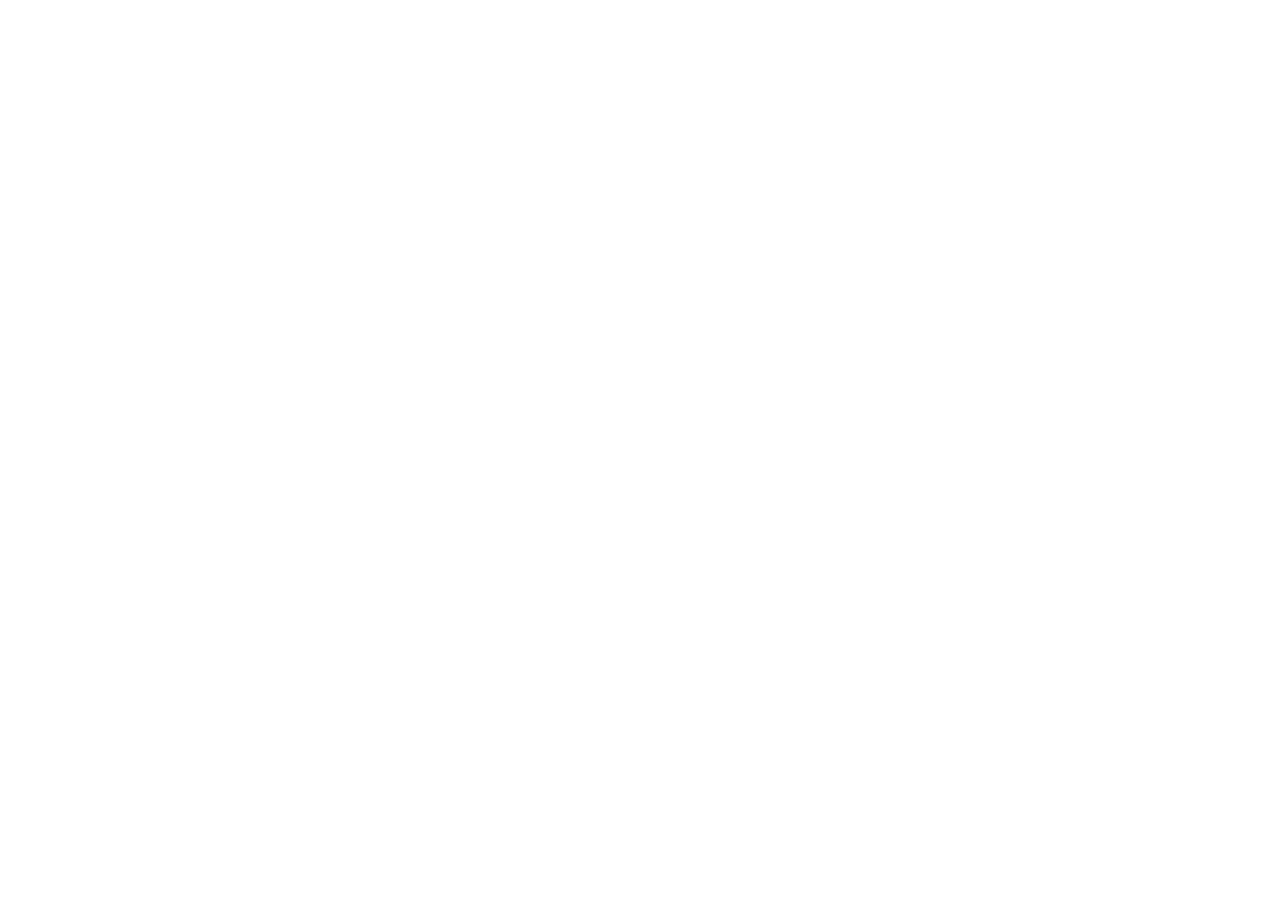
==== index.html @ ffbcc240 "cap nhat he thong" ====
<!doctype html>
<html lang="vi">

<head>
    <meta charset="utf-8">

    <meta
        name="viewport"
        content="width=device-width, initial-scale=1"
    >

    <title>
        SPORTHUB | Chuyển đến website chính
    </title>

    <meta
        name="description"
        content="SPORTHUB Fitness và Personal Plan đã được tích hợp vào website SPORTHUB chính."
    >

    <!--
        Repo V2 hiện chỉ được dùng để lưu tài nguyên
        như video hướng dẫn bài tập.

        Không cho Google index trang root V2
        để tránh trùng website với V1.
    -->
    <meta
        name="robots"
        content="noindex, follow"
    >

    <!-- Website SPORTHUB chính -->
    <link
        rel="canonical"
        href="https://tranthiquynhnhu0901-hue.github.io/shopthethao/"
    >

    <!--
        Fallback redirect nếu JavaScript bị tắt.
    -->
    <meta
        http-equiv="refresh"
        content="0; url=https://tranthiquynhnhu0901-hue.github.io/shopthethao/"
    >

    <style>
        * {
            box-sizing: border-box;
        }

        html,
        body {
            margin: 0;
            min-height: 100%;
        }

        body {
            min-height: 100vh;

            display: grid;
            place-items: center;

            padding: 24px;

            background: #061016;
            color: #ffffff;

            font-family:
                Arial,
                Helvetica,
                sans-serif;
        }

        .redirect-card {
            width: min(
                620px,
                100%
            );

            padding: 34px;

            border: 1px solid
                rgba(
                    255,
                    255,
                    255,
                    .12
                );

            border-radius: 18px;

            background: #0d1b22;

            text-align: center;

            box-shadow:
                0 24px 70px
                rgba(
                    0,
                    0,
                    0,
                    .28
                );
        }

        .logo {
            margin-bottom: 20px;

            font-size: 34px;
            line-height: 1;

            font-weight: 900;
            letter-spacing: -.04em;
        }

        .logo span {
            color: #c8ff00;
        }

        h1 {
            margin: 0 0 12px;

            font-size:
                clamp(
                    26px,
                    5vw,
                    40px
                );

            line-height: 1.15;
        }

        p {
            margin: 0;

            color: #c7d0d5;

            font-size: 15px;
            line-height: 1.75;
        }

        a {
            display: inline-flex;

            align-items: center;
            justify-content: center;

            margin-top: 24px;

            min-height: 48px;

            padding:
                12px
                20px;

            border-radius: 10px;

            background: #c8ff00;
            color: #061016;

            font-weight: 900;
            text-decoration: none;
        }

        a:hover {
            background: #d8ff4a;
        }
    </style>

    <script>
        (() => {

            "use strict";

            const MAIN_SITE =
                "https://tranthiquynhnhu0901-hue.github.io/shopthethao/";


            /*
                replace() giúp URL V2 không nằm lại
                trong lịch sử Back của trình duyệt.
            */
            window.location.replace(
                MAIN_SITE
            );

        })();
    </script>
</head>


<body>

    <main class="redirect-card">

        <div
            class="logo"
            aria-label="SPORTHUB"
        >
            SPORT<span>HUB</span>
        </div>

        <h1>
            Đang chuyển đến SPORTHUB
        </h1>

        <p>
            Fitness Check và Kế hoạch cá nhân
            hiện được sử dụng trên website
            SPORTHUB chính.
        </p>

        <p>
            Nếu trình duyệt không tự chuyển trang,
            hãy sử dụng nút bên dưới.
        </p>

        <a
            href="https://tranthiquynhnhu0901-hue.github.io/shopthethao/"
        >
            MỞ SPORTHUB
        </a>

    </main>

</body>

</html>
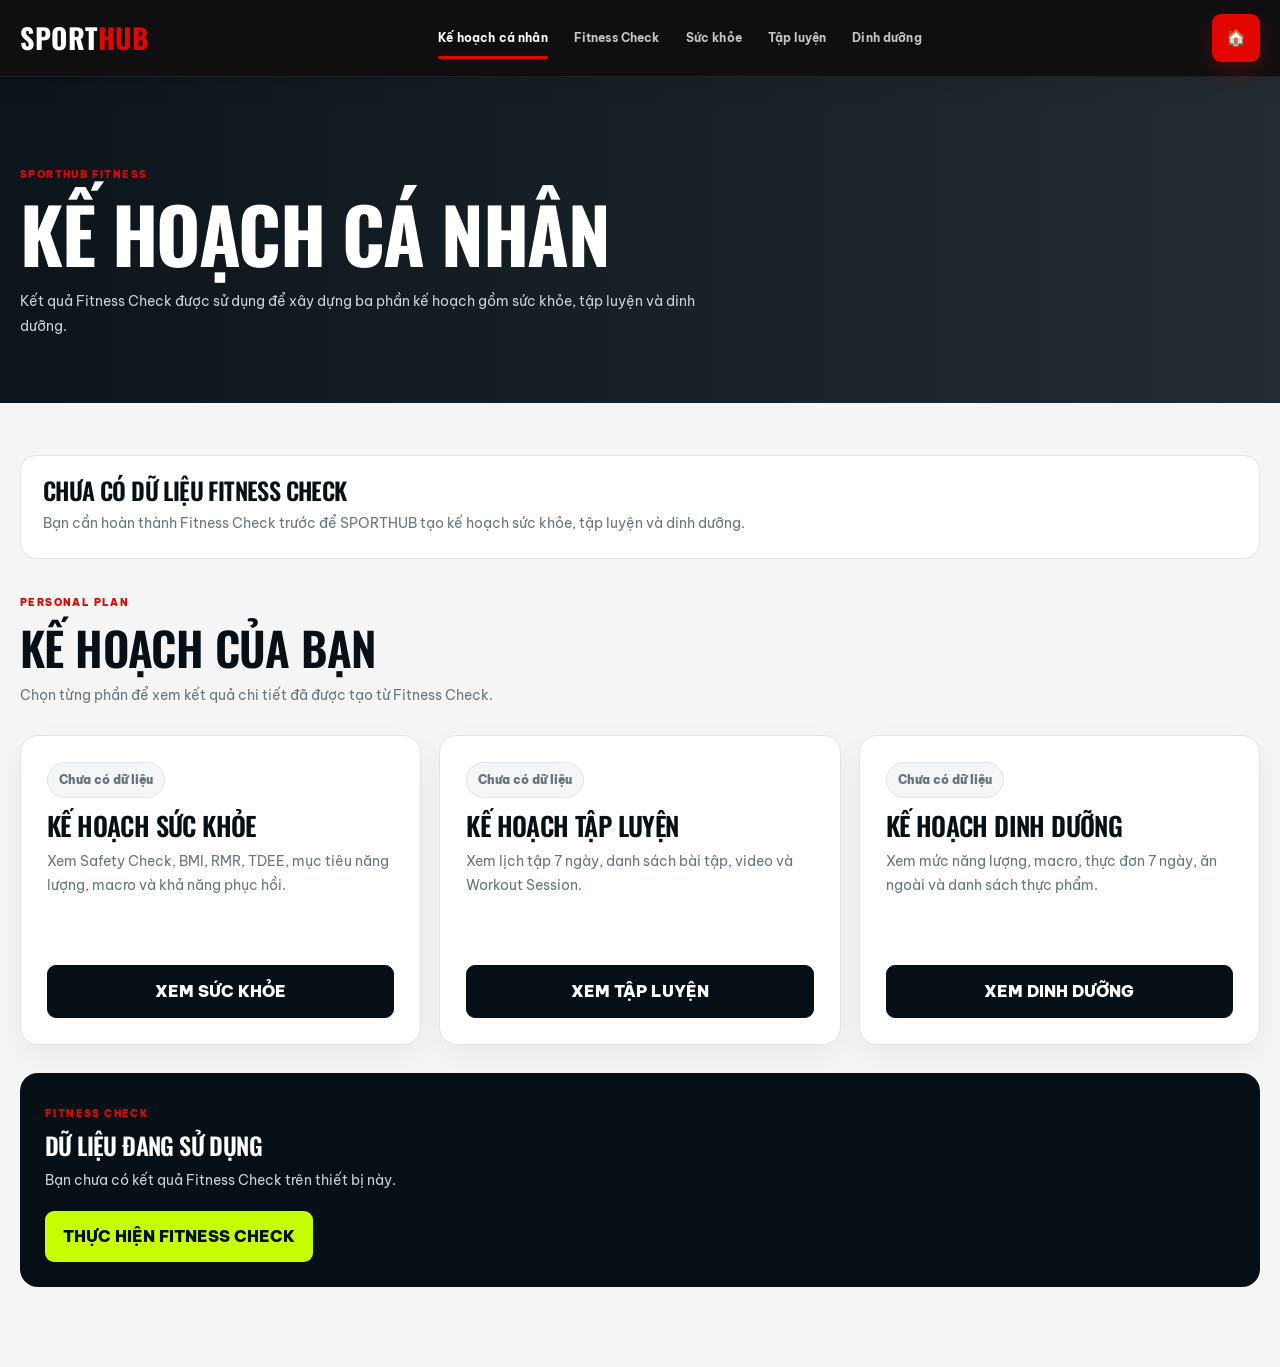
==== commit a4dc5fd8: "ok tiếp nhe" ====
--- a/index.html
+++ b/index.html
@@ -10,220 +10,955 @@
     >
 
     <title>
-        SPORTHUB | Chuyển đến website chính
+        Kế hoạch cá nhân | SPORTHUB
     </title>
 
     <meta
         name="description"
-        content="SPORTHUB Fitness và Personal Plan đã được tích hợp vào website SPORTHUB chính."
-    >
-
-    <!--
-        Repo V2 hiện chỉ được dùng để lưu tài nguyên
-        như video hướng dẫn bài tập.
-
-        Không cho Google index trang root V2
-        để tránh trùng website với V1.
-    -->
+        content="Xem kế hoạch sức khỏe, tập luyện và dinh dưỡng được tạo từ Fitness Check SPORTHUB."
+    >
+
     <meta
         name="robots"
-        content="noindex, follow"
-    >
-
-    <!-- Website SPORTHUB chính -->
+        content="index, follow"
+    >
+
     <link
         rel="canonical"
-        href="https://tranthiquynhnhu0901-hue.github.io/shopthethao/"
-    >
-
-    <!--
-        Fallback redirect nếu JavaScript bị tắt.
-    -->
+        href="https://tranthiquynhnhu0901-hue.github.io/shop-the-thao-v2/"
+    >
+
     <meta
-        http-equiv="refresh"
-        content="0; url=https://tranthiquynhnhu0901-hue.github.io/shopthethao/"
+        property="og:type"
+        content="website"
+    >
+
+    <meta
+        property="og:locale"
+        content="vi_VN"
+    >
+
+    <meta
+        property="og:site_name"
+        content="SPORTHUB"
+    >
+
+    <meta
+        property="og:title"
+        content="Kế hoạch cá nhân | SPORTHUB"
+    >
+
+    <meta
+        property="og:description"
+        content="Theo dõi kế hoạch sức khỏe, tập luyện và dinh dưỡng từ Fitness Check SPORTHUB."
+    >
+
+    <meta
+        property="og:url"
+        content="https://tranthiquynhnhu0901-hue.github.io/shop-the-thao-v2/"
+    >
+
+    <link
+        rel="stylesheet"
+        href="css/style.css?v=6.9"
+    >
+
+    <link
+        rel="stylesheet"
+        href="css/personal-plan.css?v=1.2"
     >
 
     <style>
-        * {
-            box-sizing: border-box;
-        }
-
-        html,
-        body {
+        .v2-home {
+            min-height: 100vh;
+            background: #f4f6f7;
+        }
+
+        .v2-home-hero {
+            padding: 82px 0 64px;
+
+            background:
+                linear-gradient(
+                    90deg,
+                    rgba(6,16,22,.98),
+                    rgba(6,16,22,.88)
+                );
+
+            color: #fff;
+        }
+
+        .v2-home-hero-inner {
+            max-width: 850px;
+        }
+
+        .v2-home-hero .eyebrow {
+            color: #c8ff00;
+        }
+
+        .v2-home-hero h1 {
+            margin: 10px 0 18px;
+
+            color: #fff;
+
+            font-size:
+                clamp(
+                    42px,
+                    7vw,
+                    76px
+                );
+
+            line-height: 1;
+
+            font-weight: 900;
+        }
+
+        .v2-home-hero p {
+            max-width: 720px;
+
+            color: #cbd3d7;
+
+            line-height: 1.8;
+        }
+
+        .v2-home-main {
+            padding: 52px 0 80px;
+        }
+
+        .v2-home-heading {
+            max-width: 800px;
+            margin-bottom: 28px;
+        }
+
+        .v2-home-heading h2 {
+            margin: 8px 0 10px;
+
+            color: #061016;
+
+            font-size:
+                clamp(
+                    30px,
+                    4vw,
+                    46px
+                );
+
+            line-height: 1.1;
+        }
+
+        .v2-home-heading p {
             margin: 0;
-            min-height: 100%;
-        }
-
-        body {
-            min-height: 100vh;
-
+
+            color: #68767d;
+
+            line-height: 1.75;
+        }
+
+        .v2-plan-grid {
             display: grid;
-            place-items: center;
-
-            padding: 24px;
-
-            background: #061016;
-            color: #ffffff;
-
-            font-family:
-                Arial,
-                Helvetica,
-                sans-serif;
-        }
-
-        .redirect-card {
-            width: min(
-                620px,
-                100%
-            );
-
-            padding: 34px;
-
-            border: 1px solid
-                rgba(
-                    255,
-                    255,
-                    255,
-                    .12
-                );
+
+            grid-template-columns:
+                repeat(
+                    3,
+                    minmax(0,1fr)
+                );
+
+            gap: 18px;
+        }
+
+        .v2-plan-card {
+            display: flex;
+            flex-direction: column;
+
+            min-height: 310px;
+
+            padding: 26px;
+
+            border:
+                1px solid
+                #dfe5e8;
 
             border-radius: 18px;
 
-            background: #0d1b22;
-
-            text-align: center;
+            background: #fff;
 
             box-shadow:
-                0 24px 70px
+                0 12px 34px
                 rgba(
                     0,
                     0,
                     0,
-                    .28
-                );
-        }
-
-        .logo {
-            margin-bottom: 20px;
-
-            font-size: 34px;
-            line-height: 1;
-
+                    .045
+                );
+        }
+
+        .v2-plan-status {
+            align-self: flex-start;
+
+            display: inline-flex;
+
+            padding:
+                7px
+                11px;
+
+            border:
+                1px solid
+                #dfe5e8;
+
+            border-radius: 999px;
+
+            background: #f4f6f7;
+
+            color: #68767d;
+
+            font-size: 12px;
             font-weight: 900;
-            letter-spacing: -.04em;
-        }
-
-        .logo span {
-            color: #c8ff00;
-        }
-
-        h1 {
-            margin: 0 0 12px;
-
-            font-size:
-                clamp(
-                    26px,
-                    5vw,
-                    40px
-                );
-
-            line-height: 1.15;
-        }
-
-        p {
-            margin: 0;
-
-            color: #c7d0d5;
-
-            font-size: 15px;
-            line-height: 1.75;
-        }
-
-        a {
+        }
+
+        .v2-plan-status.ready {
+            border-color:
+                rgba(
+                    151,
+                    197,
+                    0,
+                    .45
+                );
+
+            background:
+                rgba(
+                    200,
+                    255,
+                    0,
+                    .15
+                );
+
+            color: #587100;
+        }
+
+        .v2-plan-status.caution {
+            border-color:
+                rgba(
+                    245,
+                    158,
+                    11,
+                    .45
+                );
+
+            background:
+                rgba(
+                    245,
+                    158,
+                    11,
+                    .10
+                );
+
+            color: #9a6200;
+        }
+
+        .v2-plan-card h2 {
+            margin: 14px 0 10px;
+
+            color: #061016;
+
+            font-size: 26px;
+        }
+
+        .v2-plan-card p {
+            margin: 0 0 22px;
+
+            color: #68767d;
+
+            line-height: 1.7;
+        }
+
+        .v2-plan-card a {
             display: inline-flex;
 
             align-items: center;
             justify-content: center;
 
-            margin-top: 24px;
+            margin-top: auto;
 
             min-height: 48px;
 
             padding:
                 12px
-                20px;
-
-            border-radius: 10px;
+                17px;
+
+            border:
+                1px solid
+                #061016;
+
+            border-radius: 9px;
+
+            background: #061016;
+            color: #fff;
+
+            font-weight: 900;
+            text-decoration: none;
+        }
+
+        .v2-plan-card a:hover {
+            border-color: #c8ff00;
 
             background: #c8ff00;
             color: #061016;
+        }
+
+        .v2-check-box {
+            margin-top: 28px;
+
+            padding: 25px;
+
+            border-radius: 18px;
+
+            background: #061016;
+            color: #fff;
+        }
+
+        .v2-check-box .eyebrow {
+            color: #c8ff00;
+        }
+
+        .v2-check-box h2 {
+            margin: 8px 0 10px;
+
+            color: #fff;
+        }
+
+        .v2-check-box p {
+            margin: 0;
+
+            color: #cbd3d7;
+
+            line-height: 1.7;
+        }
+
+        .v2-check-box a {
+            display: inline-flex;
+
+            margin-top: 18px;
+
+            padding:
+                12px
+                18px;
+
+            border-radius: 9px;
+
+            background: #c8ff00;
+            color: #061016;
 
             font-weight: 900;
             text-decoration: none;
         }
 
-        a:hover {
-            background: #d8ff4a;
+        .v2-no-data {
+            display: none;
+
+            margin-bottom: 28px;
+
+            padding: 22px;
+
+            border:
+                1px solid
+                #dfe5e8;
+
+            border-radius: 16px;
+
+            background: #fff;
+        }
+
+        .v2-no-data.active {
+            display: block;
+        }
+
+        .v2-no-data h2 {
+            margin: 0 0 8px;
+
+            color: #061016;
+        }
+
+        .v2-no-data p {
+            margin: 0;
+
+            color: #68767d;
+
+            line-height: 1.7;
+        }
+
+        @media (max-width: 900px) {
+
+            .v2-plan-grid {
+                grid-template-columns: 1fr;
+            }
+
         }
     </style>
-
-    <script>
-        (() => {
-
-            "use strict";
-
-            const MAIN_SITE =
-                "https://tranthiquynhnhu0901-hue.github.io/shopthethao/";
-
-
-            /*
-                replace() giúp URL V2 không nằm lại
-                trong lịch sử Back của trình duyệt.
-            */
-            window.location.replace(
-                MAIN_SITE
-            );
-
-        })();
-    </script>
 </head>
 
 
-<body>
-
-    <main class="redirect-card">
-
-        <div
+<body class="v2-home">
+
+<header class="header">
+
+    <div class="container nav">
+
+        <a
             class="logo"
-            aria-label="SPORTHUB"
+            href="./"
+            aria-label="SPORTHUB Fitness"
         >
             SPORT<span>HUB</span>
+        </a>
+
+
+        <nav aria-label="Điều hướng Fitness">
+
+            <a
+                class="active"
+                href="./"
+            >
+                Kế hoạch cá nhân
+            </a>
+
+            <a href="health-check.html">
+                Fitness Check
+            </a>
+
+            <a href="ke-hoach-suc-khoe.html">
+                Sức khỏe
+            </a>
+
+            <a href="ke-hoach-tap-luyen.html">
+                Tập luyện
+            </a>
+
+            <a href="ke-hoach-dinh-duong.html">
+                Dinh dưỡng
+            </a>
+
+        </nav>
+
+
+        <a
+            class="cart-link"
+            href="/shopthethao/"
+            aria-label="Website SPORTHUB chính"
+        >
+            🏠
+        </a>
+
+    </div>
+
+</header>
+
+
+<section class="v2-home-hero">
+
+    <div class="container">
+
+        <div class="v2-home-hero-inner">
+
+            <span class="eyebrow">
+                SPORTHUB FITNESS
+            </span>
+
+            <h1>
+                KẾ HOẠCH CÁ NHÂN
+            </h1>
+
+            <p>
+                Kết quả Fitness Check được sử dụng để xây dựng
+                ba phần kế hoạch gồm sức khỏe, tập luyện
+                và dinh dưỡng.
+            </p>
+
         </div>
 
-        <h1>
-            Đang chuyển đến SPORTHUB
-        </h1>
-
-        <p>
-            Fitness Check và Kế hoạch cá nhân
-            hiện được sử dụng trên website
-            SPORTHUB chính.
-        </p>
-
-        <p>
-            Nếu trình duyệt không tự chuyển trang,
-            hãy sử dụng nút bên dưới.
-        </p>
-
-        <a
-            href="https://tranthiquynhnhu0901-hue.github.io/shopthethao/"
+    </div>
+
+</section>
+
+
+<main class="v2-home-main">
+
+    <div class="container">
+
+
+        <div
+            id="noFitnessData"
+            class="v2-no-data"
         >
-            MỞ SPORTHUB
-        </a>
-
-    </main>
+
+            <h2>
+                Chưa có dữ liệu Fitness Check
+            </h2>
+
+            <p>
+                Bạn cần hoàn thành Fitness Check trước
+                để SPORTHUB tạo kế hoạch sức khỏe,
+                tập luyện và dinh dưỡng.
+            </p>
+
+        </div>
+
+
+        <section class="v2-home-heading">
+
+            <span class="eyebrow">
+                PERSONAL PLAN
+            </span>
+
+            <h2>
+                Kế hoạch của bạn
+            </h2>
+
+            <p>
+                Chọn từng phần để xem kết quả chi tiết
+                đã được tạo từ Fitness Check.
+            </p>
+
+        </section>
+
+
+        <div class="v2-plan-grid">
+
+
+            <article class="v2-plan-card">
+
+                <span
+                    id="healthStatus"
+                    class="v2-plan-status"
+                >
+                    Đang kiểm tra
+                </span>
+
+                <h2>
+                    Kế hoạch sức khỏe
+                </h2>
+
+                <p>
+                    Xem Safety Check, BMI, RMR,
+                    TDEE, mục tiêu năng lượng,
+                    macro và khả năng phục hồi.
+                </p>
+
+                <a href="ke-hoach-suc-khoe.html">
+                    XEM SỨC KHỎE
+                </a>
+
+            </article>
+
+
+            <article class="v2-plan-card">
+
+                <span
+                    id="workoutStatus"
+                    class="v2-plan-status"
+                >
+                    Đang kiểm tra
+                </span>
+
+                <h2>
+                    Kế hoạch tập luyện
+                </h2>
+
+                <p>
+                    Xem lịch tập 7 ngày,
+                    danh sách bài tập,
+                    video và Workout Session.
+                </p>
+
+                <a href="ke-hoach-tap-luyen.html">
+                    XEM TẬP LUYỆN
+                </a>
+
+            </article>
+
+
+            <article class="v2-plan-card">
+
+                <span
+                    id="nutritionStatus"
+                    class="v2-plan-status"
+                >
+                    Đang kiểm tra
+                </span>
+
+                <h2>
+                    Kế hoạch dinh dưỡng
+                </h2>
+
+                <p>
+                    Xem mức năng lượng,
+                    macro, thực đơn 7 ngày,
+                    ăn ngoài và danh sách thực phẩm.
+                </p>
+
+                <a href="ke-hoach-dinh-duong.html">
+                    XEM DINH DƯỠNG
+                </a>
+
+            </article>
+
+
+        </div>
+
+
+        <section class="v2-check-box">
+
+            <span class="eyebrow">
+                FITNESS CHECK
+            </span>
+
+            <h2>
+                Dữ liệu đang sử dụng
+            </h2>
+
+            <p id="fitnessInfo">
+                Đang đọc dữ liệu Fitness Check...
+            </p>
+
+            <a
+                id="fitnessCheckLink"
+                href="health-check.html"
+            >
+                MỞ FITNESS CHECK
+            </a>
+
+        </section>
+
+
+    </div>
+
+</main>
+
+
+<script src="js/main.js?v=6.9"></script>
+
+<script src="js/personal-plan.js?v=1.0"></script>
+
+
+<script>
+(() => {
+
+    "use strict";
+
+
+    const api =
+        window.SportHubPersonalPlan;
+
+
+    if (!api) {
+
+        console.warn(
+            "SportHubPersonalPlan chưa được tải."
+        );
+
+        return;
+
+    }
+
+
+    function setStatus(
+        id,
+        text,
+        state
+    ) {
+
+        const element =
+            document.getElementById(
+                id
+            );
+
+
+        if (!element) {
+            return;
+        }
+
+
+        element.textContent =
+            text;
+
+
+        element.className =
+            "v2-plan-status";
+
+
+        if (state) {
+
+            element
+                .classList
+                .add(
+                    state
+                );
+
+        }
+
+    }
+
+
+    function render() {
+
+        const status =
+            api.getStatus();
+
+
+        const profile =
+            api.getProfile();
+
+
+        const noData =
+            document.getElementById(
+                "noFitnessData"
+            );
+
+
+        const info =
+            document.getElementById(
+                "fitnessInfo"
+            );
+
+
+        const checkLink =
+            document.getElementById(
+                "fitnessCheckLink"
+            );
+
+
+        if (
+            !status.hasProfile &&
+            !status.hasHealth &&
+            !status.hasWorkout &&
+            !status.hasNutrition
+        ) {
+
+            noData
+                ?.classList
+                .add(
+                    "active"
+                );
+
+        }
+
+        else {
+
+            noData
+                ?.classList
+                .remove(
+                    "active"
+                );
+
+        }
+
+
+        if (
+            status.healthSuccess
+        ) {
+
+            setStatus(
+                "healthStatus",
+                "Đã sẵn sàng",
+                "ready"
+            );
+
+        }
+
+        else if (
+            status.hasHealth
+        ) {
+
+            setStatus(
+                "healthStatus",
+                "Cần kiểm tra",
+                "caution"
+            );
+
+        }
+
+        else {
+
+            setStatus(
+                "healthStatus",
+                "Chưa có dữ liệu",
+                ""
+            );
+
+        }
+
+
+        if (
+            status.safetyBlocked ||
+            status.workoutBlocked
+        ) {
+
+            setStatus(
+                "workoutStatus",
+                "Đang giới hạn",
+                "caution"
+            );
+
+        }
+
+        else if (
+            status.workoutSuccess
+        ) {
+
+            setStatus(
+                "workoutStatus",
+                "Đã sẵn sàng",
+                "ready"
+            );
+
+        }
+
+        else if (
+            status.hasWorkout
+        ) {
+
+            setStatus(
+                "workoutStatus",
+                "Có dữ liệu",
+                "caution"
+            );
+
+        }
+
+        else {
+
+            setStatus(
+                "workoutStatus",
+                "Chưa có dữ liệu",
+                ""
+            );
+
+        }
+
+
+        if (
+            status.safetyBlocked ||
+            status.nutritionBlocked
+        ) {
+
+            setStatus(
+                "nutritionStatus",
+                "Đang giới hạn",
+                "caution"
+            );
+
+        }
+
+        else if (
+            status.nutritionSuccess
+        ) {
+
+            setStatus(
+                "nutritionStatus",
+                "Đã sẵn sàng",
+                "ready"
+            );
+
+        }
+
+        else if (
+            status.hasNutrition
+        ) {
+
+            setStatus(
+                "nutritionStatus",
+                "Có dữ liệu",
+                "caution"
+            );
+
+        }
+
+        else {
+
+            setStatus(
+                "nutritionStatus",
+                "Chưa có dữ liệu",
+                ""
+            );
+
+        }
+
+
+        if (
+            profile &&
+            profile.createdAt
+        ) {
+
+            const date =
+                new Date(
+                    profile.createdAt
+                );
+
+
+            if (
+                !Number.isNaN(
+                    date.getTime()
+                )
+            ) {
+
+                info.textContent =
+                    "Fitness Check gần nhất: "
+                    +
+                    new Intl.DateTimeFormat(
+                        "vi-VN",
+                        {
+                            dateStyle:
+                                "medium"
+                        }
+                    )
+                    .format(
+                        date
+                    )
+                    +
+                    ".";
+
+            }
+
+            else {
+
+                info.textContent =
+                    "SPORTHUB đang sử dụng dữ liệu Fitness Check đã lưu.";
+
+            }
+
+
+            checkLink.textContent =
+                "KIỂM TRA LẠI";
+
+        }
+
+        else {
+
+            info.textContent =
+                "Bạn chưa có kết quả Fitness Check trên thiết bị này.";
+
+
+            checkLink.textContent =
+                "THỰC HIỆN FITNESS CHECK";
+
+        }
+
+    }
+
+
+    render();
+
+
+    window.addEventListener(
+        "sporthub:personal-plan-update",
+        render
+    );
+
+
+    window.addEventListener(
+        "storage",
+        render
+    );
+
+})();
+</script>
 
 </body>
-
 </html>
--- a/css/style.css
+++ b/css/style.css
@@ -0,0 +1,9150 @@
+@import url('https://fonts.googleapis.com/css2?family=Be+Vietnam+Pro:wght@400;500;600;700;800;900&family=Oswald:wght@500;600;700&display=swap');
+*{box-sizing:border-box;margin:0;padding:0} :root{--lime:#c8ff00;--lime2:#97c500;--ink:#061016;--ink2:#0d1b22;--paper:#f4f6f7;--white:#fff;--muted:#68767d;--line:#dfe5e8;--red:#ef4444;--amber:#f59e0b} html{scroll-behavior:smooth} body{font-family:Inter,Arial,Helvetica,sans-serif;background:var(--paper);color:#10161a;line-height:1.55} a{text-decoration:none;color:inherit} img{max-width:100%;display:block} button,input,select,textarea{font:inherit} button{cursor:pointer}.container{width:min(1380px,calc(100% - 40px));margin:auto}.header{position:sticky;top:0;z-index:1000;background:rgba(6,16,22,.96);backdrop-filter:blur(14px);border-bottom:1px solid rgba(255,255,255,.06)}.nav{min-height:74px;display:flex;align-items:center;justify-content:space-between;gap:28px}.logo{font-size:27px;font-weight:950;color:#fff;letter-spacing:-1.5px}.logo span{color:var(--lime)}nav{display:flex;gap:26px;align-items:center}nav a{color:#bdc8cd;font-size:14px}nav a:hover,nav a.active{color:var(--lime)}.cart-link{background:var(--lime);padding:10px 14px;border-radius:9px;font-weight:850}.cart-count{display:inline-grid;place-items:center;width:23px;height:23px;background:var(--ink);color:#fff;border-radius:50%;font-size:12px}.hero{min-height:680px;background:radial-gradient(circle at 78% 30%,rgba(200,255,0,.18),transparent 23%),linear-gradient(120deg,#061016 0%,#0e2027 58%,#07141a 100%);color:#fff;display:flex;align-items:center;overflow:hidden;position:relative}.hero:after{content:'';position:absolute;right:-120px;top:80px;width:620px;height:620px;border:55px solid rgba(200,255,0,.08);border-radius:50%}.hero-content{padding:90px 0;position:relative;z-index:1}.eyebrow,.hero-label{font-size:12px;font-weight:900;letter-spacing:1.6px;color:var(--lime2)}.hero-label{display:inline-block;color:var(--lime);padding:9px 14px;border:1px solid rgba(200,255,0,.32);border-radius:99px;background:rgba(200,255,0,.07)}.hero h1{font-size:clamp(58px,8vw,110px);line-height:.91;letter-spacing:-5px;max-width:850px;margin:24px 0}.hero h1 span{color:var(--lime)}.hero p{max-width:690px;color:#bdc8cd;font-size:18px;line-height:1.8}.hero-actions{display:flex;gap:12px;margin-top:30px}.btn-primary,.btn-secondary,.btn-dark{display:inline-flex;align-items:center;justify-content:center;border-radius:9px;padding:14px 22px;font-weight:900;border:0}.btn-primary{background:var(--lime);color:var(--ink)}.btn-primary:hover{background:#d6ff42}.btn-secondary{color:#fff;border:1px solid rgba(255,255,255,.28)}.btn-dark{background:var(--ink);color:#fff}.section{padding:80px 0}.section-heading{display:flex;align-items:end;justify-content:space-between;gap:20px;margin-bottom:30px}.section-heading h2{font-size:38px;line-height:1.1;margin:6px 0}.section-heading p{color:var(--muted)}.advantage-grid{display:grid;grid-template-columns:repeat(4,1fr);background:#fff;border:1px solid var(--line);border-radius:16px;margin-top:-34px;position:relative;z-index:2;overflow:hidden}.advantage{padding:24px;display:flex;gap:13px;border-right:1px solid var(--line)}.advantage:last-child{border-right:0}.advantage-icon{width:44px;height:44px;display:grid;place-items:center;background:var(--lime);border-radius:10px;font-weight:900}.advantage span{display:block;color:var(--muted);font-size:12px;margin-top:4px}.product-grid,.blog-grid{display:grid;grid-template-columns:repeat(4,1fr);gap:20px}.product-card,.blog-card{background:#fff;border:1px solid var(--line);border-radius:16px;overflow:hidden;transition:.25s}.product-card:hover,.blog-card:hover{transform:translateY(-6px);box-shadow:0 18px 45px rgba(0,0,0,.08)}.product-image{height:260px;position:relative;background:#0b1920;overflow:hidden}.product-image img,.blog-card img{width:100%;height:100%;object-fit:cover}.product-badge{position:absolute;left:14px;top:14px;background:var(--lime);padding:6px 9px;border-radius:6px;font-size:11px;font-weight:900}.product-info,.blog-content{padding:19px}.product-category,.blog-category{font-size:11px;font-weight:900;color:#668600;text-transform:uppercase}.product-info h3,.blog-content h3,.blog-content h2{font-size:18px;line-height:1.4;margin:8px 0}.product-info p,.blog-content p{color:var(--muted);font-size:13px;line-height:1.65}.rating{color:var(--amber);font-size:13px;margin:8px 0}.rating span{color:#87939a}.price{display:flex;align-items:center;gap:9px;margin:15px 0}.price strong{font-size:20px;color:var(--red)}.price del{font-size:13px;color:#9ba4a9}.product-btn,.read-more{display:block;text-align:center;background:var(--ink);color:#fff;padding:11px;border-radius:8px;font-size:13px;font-weight:800}.read-more{display:inline-block;padding:10px 14px}.product-btn:hover,.read-more:hover{background:var(--lime);color:var(--ink)}.page-hero{padding:95px 0;background:linear-gradient(135deg,#061016,#10252d);color:#fff}.page-hero h1{font-size:58px;margin:8px 0}.page-hero p{color:#afbdc3;max-width:700px}.toolbar{display:grid;grid-template-columns:2fr 1fr 1fr;gap:12px;margin-bottom:26px}.toolbar input,.toolbar select,.field input,.field select,.field textarea,.detail-info select{width:100%;padding:13px 14px;border:1px solid var(--line);border-radius:9px;background:#fff;outline:none}.detail-layout{display:grid;grid-template-columns:1.1fr .9fr;gap:50px}.detail-media img{width:100%;height:610px;object-fit:cover;border-radius:20px}.detail-info h1{font-size:44px;line-height:1.08;margin:12px 0}.detail-price{font-size:30px;font-weight:900;color:var(--red);margin:18px 0}.detail-price del{font-size:15px;color:#98a2a7;margin-left:8px}.detail-desc{white-space:pre-line;color:var(--muted);line-height:1.8}.qty{display:flex;align-items:center;gap:12px;margin:16px 0}.qty button{width:38px;height:38px;border:0;border-radius:7px;background:#e7ecee}.policy{margin-top:25px;padding:18px;background:#fff;border:1px solid var(--line);border-radius:11px}.policy div{padding:6px 0}.cart-layout,.checkout-layout{display:grid;grid-template-columns:1.35fr .65fr;gap:30px}.cart-item{display:grid;grid-template-columns:95px 1fr auto auto 36px;align-items:center;gap:16px;background:#fff;border-bottom:1px solid var(--line);padding:18px}.cart-item img{width:95px;height:75px;object-fit:cover;border-radius:9px}.cart-summary,.checkout-summary,.checkout-form{background:#fff;border:1px solid var(--line);border-radius:14px;padding:24px;height:max-content}.summary-row,.summary-total{display:flex;justify-content:space-between;padding:10px 0}.summary-total{border-top:1px solid var(--line);font-size:20px;font-weight:900;margin-top:8px}.form-grid{display:grid;grid-template-columns:1fr 1fr;gap:12px}.field{margin-bottom:14px}.field label{display:block;font-weight:800;font-size:13px;margin-bottom:6px}.payment-option{display:flex;gap:10px;padding:14px;border:1px solid var(--line);border-radius:9px;margin:10px 0}.checkout-item{display:grid;grid-template-columns:58px 1fr;gap:10px;margin-bottom:12px}.checkout-item img{width:58px;height:48px;object-fit:cover;border-radius:7px}.success-modal{position:fixed;inset:0;background:rgba(0,0,0,.65);display:none;align-items:center;justify-content:center;z-index:4000}.success-modal.active{display:flex}.success-card{width:min(520px,calc(100% - 30px));background:#fff;border-radius:20px;padding:38px;text-align:center}.success-icon{width:82px;height:82px;border-radius:50%;display:grid;place-items:center;background:var(--lime);font-size:38px;margin:0 auto 18px}.blog-card img{height:220px;background:#0b1920}.article-header{background:linear-gradient(135deg,#061016,#10252d);color:#fff;padding:90px 20px}.article-heading{max-width:950px;margin:auto}.article-heading h1{font-size:56px;line-height:1.08;margin:15px 0}.article-heading p{font-size:18px;line-height:1.75;color:#b7c3c8}.article-main{max-width:1080px;margin:auto;padding:55px 20px}.article-cover{width:100%;max-height:610px;object-fit:cover;border-radius:20px;margin-bottom:45px}.article-content{max-width:800px;margin:auto}.article-section{margin-bottom:34px}.article-section h2{font-size:28px;line-height:1.25;margin-bottom:12px}.article-section p,.article-section li{font-size:16.5px;line-height:1.9;color:#45545b}.article-section p{margin:10px 0}.article-section ul{padding-left:22px;margin-top:10px}.article-callout{background:#eef6d8;border-left:4px solid var(--lime2);padding:18px;border-radius:8px;margin-top:17px}.article-callout p{margin-bottom:0}.fitness-layout{display:grid;grid-template-columns:1.4fr .6fr;gap:28px}.fitness-card,.fitness-aside{background:#fff;border:1px solid var(--line);border-radius:16px;padding:30px}.fitness-aside{position:sticky;top:96px;height:max-content}.progress-track{height:7px;background:#e5eaec;border-radius:10px;overflow:hidden;margin:10px 0 30px}.progress-bar{height:100%;width:20%;background:var(--lime);transition:.3s}.fitness-step{display:none}.fitness-step.active{display:block}.fitness-step h2{font-size:32px;margin:8px 0}.step-copy{color:var(--muted);margin-bottom:24px}.health-q{padding:16px;background:#f6f8f9;border-radius:10px;margin:10px 0}.health-q p{font-weight:800;margin-bottom:10px}.health-q label{margin-right:20px}.goal-grid{display:grid;grid-template-columns:repeat(2,1fr);gap:12px}.goal-card{border:2px solid var(--line);border-radius:12px;padding:18px;cursor:pointer}.goal-card input{margin-right:8px}.goal-card:has(input:checked){border-color:var(--lime2);background:#f5fadd}.equipment-grid{display:grid;grid-template-columns:repeat(2,1fr);gap:9px}.equipment-grid label{background:#f5f7f8;padding:11px;border-radius:8px}.fitness-controls{display:flex;justify-content:space-between;margin-top:28px}.fitness-result{display:none;background:#061016;color:#fff;padding:80px 0}.fitness-result.active{display:block}.result-grid{display:grid;grid-template-columns:repeat(4,1fr);gap:12px}.result-stat,.workout-day,.guide-card,.safety-box,.bmi-box{background:#102028;border-radius:12px;padding:20px}.result-stat span{display:block;color:#91a0a7;font-size:12px}.result-stat strong{display:block;color:var(--lime);font-size:20px;margin-top:6px}.safety-box{margin:18px 0}.safety-box.safe{background:#183522}.safety-box.caution{background:#493a13}.safety-box.stop{background:#4a1d1d}.workout-grid{display:grid;grid-template-columns:repeat(2,1fr);gap:16px;margin-top:20px}.workout-day{background:#fff;color:#111}.workout-day h3{margin-bottom:12px}.exercise{display:flex;justify-content:space-between;gap:10px;padding:10px 0;border-bottom:1px solid var(--line)}.exercise span{color:var(--muted);font-size:13px}.guide-grid{display:grid;grid-template-columns:repeat(4,1fr);gap:12px;margin-top:20px}.guide-card p{color:#a5b1b6;font-size:13px}.chat-toggle{position:fixed;right:22px;bottom:22px;width:60px;height:60px;border:0;border-radius:50%;background:var(--lime);font-size:25px;z-index:3000}.chatbox{position:fixed;right:22px;bottom:92px;width:370px;max-width:calc(100% - 28px);height:500px;background:#fff;border-radius:16px;box-shadow:0 20px 60px rgba(0,0,0,.25);overflow:hidden;display:none;flex-direction:column;z-index:3000}.chatbox.active{display:flex}.chat-head{padding:16px;background:var(--ink);color:#fff;display:flex;justify-content:space-between}.chat-messages{flex:1;overflow:auto;padding:14px;background:#eef2f3}.msg{max-width:85%;padding:10px 12px;border-radius:11px;margin:8px 0;font-size:14px}.msg.bot{background:#fff}.msg.user{background:var(--lime);margin-left:auto}.chat-input{display:flex;gap:7px;padding:11px}.chat-input input{flex:1;padding:10px;border:1px solid var(--line);border-radius:8px}.chat-input button{width:42px;border:0;border-radius:8px;background:var(--lime)}.toast{position:fixed;left:50%;bottom:-70px;transform:translateX(-50%);background:#061016;color:#fff;padding:12px 18px;border-radius:8px;z-index:6000;transition:.25s}.toast.show{bottom:22px}.empty{text-align:center;padding:55px 20px;grid-column:1/-1}footer{background:#040b0f;color:#fff;padding:55px 0;margin-top:50px}.footer-grid{display:grid;grid-template-columns:2fr 1fr 1fr;gap:35px}.footer-grid a,.footer-grid p{color:#8f9da3;font-size:13px;margin:5px 0;display:block}
+@media(max-width:1050px){.product-grid,.blog-grid{grid-template-columns:repeat(3,1fr)}.advantage-grid{grid-template-columns:repeat(2,1fr)}.fitness-layout{grid-template-columns:1fr}.fitness-aside{position:static}.guide-grid,.result-grid{grid-template-columns:repeat(2,1fr)}}
+@media(max-width:800px){nav{display:none}.product-grid,.blog-grid{grid-template-columns:repeat(2,1fr)}.toolbar,.detail-layout,.cart-layout,.checkout-layout{grid-template-columns:1fr}.detail-media img{height:450px}.footer-grid{grid-template-columns:1fr 1fr}.article-heading h1{font-size:40px}.workout-grid{grid-template-columns:1fr}}
+@media(max-width:560px){.container{width:min(100% - 24px,1380px)}.product-grid,.blog-grid,.advantage-grid,.form-grid,.goal-grid,.equipment-grid,.result-grid,.guide-grid,.footer-grid{grid-template-columns:1fr}.hero h1{font-size:52px;letter-spacing:-3px}.hero-actions{flex-direction:column}.page-hero h1{font-size:42px}.cart-item{grid-template-columns:80px 1fr}.cart-item> :nth-child(n+3){grid-column:2}.article-heading h1{font-size:34px}.fitness-card{padding:20px}}
+/* =========================================================
+   ẢNH BANNER THẬT - SPORTHUB
+========================================================= */
+
+
+/* Banner chính trang chủ */
+.hero {
+    background:
+        linear-gradient(
+            90deg,
+            rgba(5, 14, 18, 0.97) 0%,
+            rgba(5, 14, 18, 0.85) 45%,
+            rgba(5, 14, 18, 0.25) 100%
+        ),
+        url("../images/banners/bn01-hero-home.webp") !important;
+
+    background-size: cover !important;
+    background-position: center !important;
+    background-repeat: no-repeat !important;
+}
+
+
+/* Banner Fitness Check */
+.fitness-hero {
+    background:
+        linear-gradient(
+            90deg,
+            rgba(5, 14, 18, 0.95),
+            rgba(5, 14, 18, 0.60)
+        ),
+        url("../images/banners/bn02-fitness-check.webp") !important;
+
+    background-size: cover !important;
+    background-position: center !important;
+    background-repeat: no-repeat !important;
+}
+
+
+/* Banner quảng cáo */
+.promo {
+    background:
+        linear-gradient(
+            90deg,
+            rgba(7, 16, 21, 0.97) 0%,
+            rgba(7, 16, 21, 0.80) 50%,
+            rgba(7, 16, 21, 0.18) 100%
+        ),
+        url("../images/banners/bn03-promotion.webp") !important;
+
+    background-size: cover !important;
+    background-position: center !important;
+    background-repeat: no-repeat !important;
+}
+/* HIEN RO ANH BANNER */
+
+.hero {
+    background:
+        linear-gradient(
+            90deg,
+            rgba(5, 14, 18, 0.78) 0%,
+            rgba(5, 14, 18, 0.50) 50%,
+            rgba(5, 14, 18, 0.12) 100%
+        ),
+        url("../images/banners/bn01-hero-home.webp") !important;
+
+    background-size: cover !important;
+    background-position: center !important;
+    background-repeat: no-repeat !important;
+}
+
+
+.fitness-hero {
+    background:
+        linear-gradient(
+            90deg,
+            rgba(5, 14, 18, 0.72) 0%,
+            rgba(5, 14, 18, 0.35) 100%
+        ),
+        url("../images/banners/bn02-fitness-check.webp") !important;
+
+    background-size: cover !important;
+    background-position: center !important;
+    background-repeat: no-repeat !important;
+}
+
+
+.promo {
+    background:
+        linear-gradient(
+            90deg,
+            rgba(7, 16, 21, 0.76) 0%,
+            rgba(7, 16, 21, 0.42) 52%,
+            rgba(7, 16, 21, 0.08) 100%
+        ),
+        url("../images/banners/bn03-promotion.webp") !important;
+
+    background-size: cover !important;
+    background-position: center !important;
+    background-repeat: no-repeat !important;
+}
+/* FONT TIENG VIET - SPORTHUB */
+
+body,
+button,
+input,
+select,
+textarea {
+    font-family: "Be Vietnam Pro", Arial, sans-serif !important;
+}
+
+h1,
+h2,
+h3,
+h4,
+.logo,
+.hero h1,
+.page-hero h1,
+.article-heading h1,
+.section-heading h2,
+.product-info h3,
+.blog-content h3 {
+    font-family: "Be Vietnam Pro", Arial, sans-serif !important;
+}
+
+h1,
+.hero h1,
+.page-hero h1,
+.article-heading h1,
+.logo {
+    font-weight: 900;
+}
+
+h2,
+h3,
+.product-info h3,
+.blog-content h3 {
+    font-weight: 800;
+}
+
+nav a {
+    font-weight: 600;
+}
+
+button,
+.btn-primary,
+.btn-secondary,
+.btn-dark,
+.product-btn,
+.read-more {
+    font-weight: 800;
+}
+/* =========================================================
+   SPORTHUB - ABOUT & CONTACT PAGES
+========================================================= */
+
+
+/* =========================================================
+   INFO HERO
+========================================================= */
+
+.info-hero,
+.contact-hero {
+    min-height: 580px;
+    display: flex;
+    align-items: center;
+    color: #fff;
+    background:
+        radial-gradient(
+            circle at 80% 30%,
+            rgba(200,255,0,.15),
+            transparent 25%
+        ),
+        linear-gradient(
+            120deg,
+            #061016,
+            #10252d
+        );
+    overflow: hidden;
+    position: relative;
+}
+
+
+.info-hero::after,
+.contact-hero::after {
+    content: "";
+    position: absolute;
+    width: 600px;
+    height: 600px;
+    right: -220px;
+    top: -100px;
+    border: 70px solid rgba(200,255,0,.07);
+    border-radius: 50%;
+}
+
+
+.info-hero-content,
+.contact-hero-content {
+    max-width: 850px;
+    position: relative;
+    z-index: 2;
+    padding: 90px 0;
+}
+
+
+.info-hero h1,
+.contact-hero h1 {
+    font-size: clamp(55px, 8vw, 96px);
+    line-height: .95;
+    letter-spacing: -4px;
+    margin: 22px 0;
+}
+
+
+.info-hero h1 span,
+.contact-hero h1 span {
+    color: var(--lime);
+}
+
+
+.info-hero p,
+.contact-hero p {
+    color: #c3ced3;
+    max-width: 720px;
+    font-size: 17px;
+    line-height: 1.8;
+}
+
+
+
+/* =========================================================
+   ABOUT
+========================================================= */
+
+.about-split {
+    display: grid;
+    grid-template-columns: .9fr 1.1fr;
+    gap: 70px;
+    align-items: start;
+}
+
+
+.about-split h2 {
+    font-size: 40px;
+    line-height: 1.2;
+    margin-top: 10px;
+}
+
+
+.about-copy p {
+    font-size: 16px;
+    color: var(--muted);
+    line-height: 1.9;
+    margin-bottom: 18px;
+}
+
+
+.info-dark {
+    background: var(--ink);
+    color: #fff;
+}
+
+
+.info-dark .section-heading p {
+    color: #94a4ab;
+}
+
+
+.about-feature-grid {
+    display: grid;
+    grid-template-columns: repeat(4,1fr);
+    gap: 18px;
+}
+
+
+.about-feature-card {
+    border: 1px solid rgba(255,255,255,.1);
+    background: #0d1b22;
+    border-radius: 16px;
+    padding: 25px;
+    transition: .28s;
+}
+
+
+.about-feature-card:hover {
+    transform: translateY(-7px);
+    border-color: rgba(200,255,0,.5);
+}
+
+
+.about-icon {
+    width: 46px;
+    height: 46px;
+    display: grid;
+    place-items: center;
+    background: var(--lime);
+    color: var(--ink);
+    font-weight: 900;
+    border-radius: 10px;
+    margin-bottom: 20px;
+}
+
+
+.about-feature-card h3 {
+    margin-bottom: 10px;
+}
+
+
+.about-feature-card p {
+    color: #9eacb2;
+    font-size: 14px;
+    line-height: 1.8;
+    min-height: 100px;
+}
+
+
+.about-feature-card a {
+    display: inline-block;
+    margin-top: 16px;
+    color: var(--lime);
+    font-weight: 800;
+    font-size: 13px;
+}
+
+
+.principle-grid {
+    display: grid;
+    grid-template-columns: repeat(4,1fr);
+    gap: 18px;
+}
+
+
+.principle-card {
+    background: #fff;
+    border: 1px solid var(--line);
+    border-radius: 15px;
+    padding: 25px;
+}
+
+
+.principle-card strong {
+    color: var(--lime2);
+    font-size: 30px;
+}
+
+
+.principle-card h3 {
+    margin: 10px 0;
+}
+
+
+.principle-card p {
+    color: var(--muted);
+    line-height: 1.75;
+    font-size: 14px;
+}
+
+
+.about-audience {
+    background: #edf1f2;
+}
+
+
+.audience-grid {
+    display: grid;
+    grid-template-columns: repeat(3,1fr);
+    gap: 12px;
+}
+
+
+.audience-item {
+    background: #fff;
+    border: 1px solid var(--line);
+    border-radius: 12px;
+    padding: 20px;
+    font-weight: 750;
+}
+
+
+.about-cta {
+    background: var(--ink);
+    color: #fff;
+    border-radius: 22px;
+    padding: 55px;
+}
+
+
+.about-cta h2 {
+    font-size: 42px;
+    margin: 10px 0;
+}
+
+
+.about-cta p {
+    color: #aebcc2;
+    max-width: 650px;
+}
+
+
+
+/* =========================================================
+   CONTACT INFORMATION
+========================================================= */
+
+.contact-info-grid {
+    display: grid;
+    grid-template-columns: repeat(4,1fr);
+    gap: 16px;
+}
+
+
+.contact-info-card {
+    background: #fff;
+    border: 1px solid var(--line);
+    border-radius: 15px;
+    padding: 24px;
+    transition: .28s;
+}
+
+
+.contact-info-card:hover {
+    transform: translateY(-7px);
+    box-shadow: 0 20px 45px rgba(0,0,0,.09);
+    border-color: var(--lime2);
+}
+
+
+.contact-icon {
+    width: 50px;
+    height: 50px;
+    display: grid;
+    place-items: center;
+    background: #eff5dc;
+    border-radius: 12px;
+    font-size: 22px;
+    transition: .25s;
+}
+
+
+.contact-info-card:hover .contact-icon {
+    transform: scale(1.08);
+    background: var(--lime);
+}
+
+
+.contact-info-card > span {
+    display: block;
+    color: var(--muted);
+    font-size: 12px;
+    margin-top: 18px;
+}
+
+
+.contact-info-card h3 {
+    font-size: 17px;
+    margin: 5px 0 15px;
+    overflow-wrap: anywhere;
+}
+
+
+.mini-action {
+    color: #5e7e00;
+    font-size: 13px;
+    font-weight: 850;
+}
+
+
+
+/* =========================================================
+   SUPPORT CARDS
+========================================================= */
+
+.contact-support-section {
+    background: #081116;
+    color: #fff;
+}
+
+
+.contact-support-section .section-heading p {
+    color: #94a4ab;
+}
+
+
+.support-card-grid {
+    display: grid;
+    grid-template-columns: repeat(3,1fr);
+    gap: 18px;
+}
+
+
+.support-card {
+    background: #102028;
+    border: 1px solid rgba(255,255,255,.08);
+    padding: 25px;
+    border-radius: 15px;
+    transition: .28s;
+}
+
+
+.support-card:hover {
+    transform: translateY(-6px);
+    border-color: rgba(200,255,0,.5);
+}
+
+
+.support-number {
+    color: var(--lime);
+    font-weight: 900;
+    font-size: 12px;
+    margin-bottom: 20px;
+}
+
+
+.support-card h3 {
+    font-size: 20px;
+}
+
+
+.support-card p {
+    color: #a5b3b9;
+    font-size: 14px;
+    line-height: 1.75;
+    margin: 10px 0 20px;
+}
+
+
+.support-card button {
+    border: 0;
+    background: transparent;
+    color: var(--lime);
+    font-weight: 850;
+    font-size: 12px;
+}
+
+
+
+/* =========================================================
+   BULK
+========================================================= */
+
+.bulk-order {
+    background: #fff;
+    border: 1px solid var(--line);
+    border-radius: 20px;
+    padding: 45px;
+    display: grid;
+    grid-template-columns: 1fr 1fr;
+    gap: 50px;
+}
+
+
+.bulk-order h2 {
+    font-size: 38px;
+    line-height: 1.2;
+    margin: 10px 0 15px;
+}
+
+
+.bulk-order p {
+    color: var(--muted);
+    line-height: 1.8;
+    margin-bottom: 25px;
+}
+
+
+.bulk-requirements {
+    display: grid;
+    grid-template-columns: 1fr 1fr;
+    gap: 10px;
+}
+
+
+.bulk-requirements div {
+    border: 1px solid var(--line);
+    padding: 16px;
+    border-radius: 10px;
+}
+
+
+.bulk-requirements strong {
+    display: block;
+    color: var(--lime2);
+    margin-bottom: 6px;
+}
+
+
+.bulk-requirements span {
+    font-size: 13px;
+    font-weight: 750;
+}
+
+
+
+/* =========================================================
+   FORM
+========================================================= */
+
+.contact-form-section {
+    background: #e9edef;
+}
+
+
+.contact-form-layout {
+    display: grid;
+    grid-template-columns: .7fr 1.3fr;
+    gap: 50px;
+}
+
+
+.contact-form-intro h2 {
+    font-size: 42px;
+    margin: 10px 0;
+}
+
+
+.contact-form-intro > p {
+    color: var(--muted);
+    line-height: 1.8;
+}
+
+
+.contact-side-note {
+    margin-top: 30px;
+    padding: 20px;
+    border-radius: 12px;
+    background: var(--ink);
+    color: #fff;
+}
+
+
+.contact-side-note strong,
+.contact-side-note a {
+    display: block;
+}
+
+
+.contact-side-note a {
+    color: var(--lime);
+    margin-top: 10px;
+    font-size: 13px;
+}
+
+
+.contact-form-card {
+    background: #fff;
+    border: 1px solid var(--line);
+    border-radius: 18px;
+    padding: 30px;
+}
+
+
+.float-field {
+    position: relative;
+    margin-bottom: 20px;
+}
+
+
+.float-field input,
+.float-field textarea {
+    width: 100%;
+    border: 1px solid var(--line);
+    border-radius: 10px;
+    padding: 20px 14px 9px;
+    background: #fff;
+    outline: none;
+    transition: .2s;
+}
+
+
+.float-field textarea {
+    resize: vertical;
+    min-height: 130px;
+}
+
+
+.float-field label {
+    position: absolute;
+    left: 14px;
+    top: 15px;
+    color: #7a878d;
+    pointer-events: none;
+    transition: .18s;
+    background: #fff;
+}
+
+
+.float-field input:focus,
+.float-field textarea:focus {
+    border-color: var(--lime2);
+    box-shadow: 0 0 0 3px rgba(151,197,0,.10);
+}
+
+
+.float-field input:focus + label,
+.float-field input:not(:placeholder-shown) + label,
+.float-field textarea:focus + label,
+.float-field textarea:not(:placeholder-shown) + label {
+    top: 4px;
+    font-size: 10px;
+    color: #668600;
+}
+
+
+.contact-select-field select {
+    margin-top: 4px;
+}
+
+
+.field-error {
+    display: block;
+    color: #d63232;
+    margin-top: 5px;
+    min-height: 17px;
+    font-size: 11px;
+}
+
+
+.input-error {
+    border-color: #ef4444 !important;
+}
+
+
+.input-success {
+    border-color: #4d9c56 !important;
+}
+
+
+.dynamic-fields {
+    display: none;
+    padding: 18px;
+    margin: 12px 0 20px;
+    border: 1px solid var(--line);
+    background: #f7f9fa;
+    border-radius: 12px;
+}
+
+
+.dynamic-fields.active {
+    display: block;
+    animation: dynamicOpen .25s ease;
+}
+
+
+.dynamic-fields h3 {
+    font-size: 16px;
+    margin-bottom: 16px;
+}
+
+
+@keyframes dynamicOpen {
+
+    from {
+        opacity: 0;
+        transform: translateY(-6px);
+    }
+
+    to {
+        opacity: 1;
+        transform: translateY(0);
+    }
+
+}
+
+
+.form-honey {
+    position: absolute !important;
+    left: -9999px !important;
+}
+
+
+.form-privacy {
+    color: var(--muted);
+    font-size: 11px;
+    margin-bottom: 15px;
+}
+
+
+.contact-submit {
+    width: 100%;
+    gap: 10px;
+    transition: .18s;
+}
+
+
+.contact-submit:hover {
+    transform: translateY(-2px);
+}
+
+
+.contact-submit:hover span:last-child {
+    transform: translateX(4px);
+}
+
+
+.contact-submit span:last-child {
+    transition: .2s;
+}
+
+
+.contact-submit:active {
+    transform: scale(.98);
+}
+
+
+.contact-submit:disabled {
+    cursor: not-allowed;
+    opacity: .65;
+}
+
+
+.contact-submit.success {
+    background: #56c271;
+}
+
+
+.form-status {
+    display: none;
+    margin-top: 18px;
+    border-radius: 11px;
+    padding: 16px;
+}
+
+
+.form-status.success {
+    display: block;
+    background: #e8f7eb;
+    color: #1c5f2a;
+}
+
+
+.form-status.error {
+    display: block;
+    background: #fff0f0;
+    color: #9c2929;
+}
+
+
+.form-status p {
+    margin-top: 6px;
+    font-size: 13px;
+}
+
+
+.form-status a {
+    text-decoration: underline;
+    font-weight: 800;
+}
+
+
+
+/* =========================================================
+   MAP
+========================================================= */
+
+.map-card {
+    overflow: hidden;
+    border-radius: 18px;
+    border: 1px solid var(--line);
+    background: #fff;
+}
+
+
+.map-card iframe {
+    display: block;
+}
+
+
+.map-action {
+    margin-top: 16px;
+}
+
+
+
+/* =========================================================
+   QUICK SUPPORT
+========================================================= */
+
+.quick-support-section {
+    padding-top: 20px;
+}
+
+
+.quick-support {
+    background: var(--ink);
+    color: #fff;
+    border-radius: 20px;
+    padding: 40px;
+    display: grid;
+    grid-template-columns: 1fr 1.2fr;
+    gap: 30px;
+    align-items: center;
+}
+
+
+.quick-support h2 {
+    font-size: 38px;
+    margin: 8px 0;
+}
+
+
+.quick-support p {
+    color: #9babb1;
+}
+
+
+.quick-support-actions {
+    display: grid;
+    grid-template-columns: repeat(3,1fr);
+    gap: 10px;
+}
+
+
+.quick-support-actions a {
+    background: #102028;
+    border: 1px solid rgba(255,255,255,.08);
+    border-radius: 11px;
+    padding: 16px;
+    transition: .2s;
+}
+
+
+.quick-support-actions a:hover {
+    border-color: var(--lime);
+    transform: translateY(-3px);
+}
+
+
+.quick-support-actions span {
+    display: block;
+    color: #87989f;
+    font-size: 11px;
+}
+
+
+.quick-support-actions strong {
+    display: block;
+    margin-top: 5px;
+    color: var(--lime);
+    font-size: 13px;
+}
+
+
+
+/* =========================================================
+   FLOAT CONTACT
+========================================================= */
+
+.floating-contact {
+    position: fixed;
+    right: 22px;
+    bottom: 22px;
+    z-index: 3500;
+}
+
+
+.floating-main {
+    background: var(--lime);
+    color: var(--ink);
+    border: 0;
+    border-radius: 999px;
+    padding: 15px 22px;
+    font-weight: 900;
+    box-shadow: 0 14px 35px rgba(0,0,0,.18);
+}
+
+
+.floating-menu {
+    display: none;
+    position: absolute;
+    right: 0;
+    bottom: 62px;
+    width: 210px;
+    padding: 8px;
+    border-radius: 13px;
+    background: #fff;
+    box-shadow: 0 20px 55px rgba(0,0,0,.2);
+}
+
+
+.floating-menu.active {
+    display: block;
+    animation: floatingOpen .2s ease;
+}
+
+
+.floating-menu a {
+    display: block;
+    padding: 11px;
+    font-size: 13px;
+    border-radius: 8px;
+}
+
+
+.floating-menu a:hover {
+    background: #eff5dc;
+}
+
+
+@keyframes floatingOpen {
+
+    from {
+        opacity: 0;
+        transform: translateY(8px);
+    }
+
+    to {
+        opacity: 1;
+        transform: translateY(0);
+    }
+
+}
+
+
+
+/* =========================================================
+   ANIMATION
+========================================================= */
+
+.reveal {
+    opacity: 0;
+    transform: translateY(24px);
+    transition:
+        opacity .65s ease,
+        transform .65s ease;
+}
+
+
+.reveal.slide-left {
+    transform: translateX(-30px);
+}
+
+
+.reveal.slide-right {
+    transform: translateX(30px);
+}
+
+
+.reveal.revealed {
+    opacity: 1;
+    transform: translate(0,0);
+}
+
+
+.contact-animate {
+    opacity: 0;
+    transform: translateY(25px);
+    animation: contactFadeUp .65s forwards;
+}
+
+
+.contact-delay-1 {
+    animation-delay: .1s;
+}
+
+
+.contact-delay-2 {
+    animation-delay: .2s;
+}
+
+
+.contact-delay-3 {
+    animation-delay: .32s;
+}
+
+
+.contact-delay-4 {
+    animation-delay: .44s;
+}
+
+
+@keyframes contactFadeUp {
+
+    to {
+        opacity: 1;
+        transform: translateY(0);
+    }
+
+}
+
+
+
+/* =========================================================
+   RESPONSIVE
+========================================================= */
+
+@media(max-width:1050px) {
+
+    .about-feature-grid,
+    .principle-grid,
+    .contact-info-grid {
+        grid-template-columns:
+            repeat(2,1fr);
+    }
+
+
+    .contact-form-layout,
+    .bulk-order,
+    .quick-support,
+    .about-split {
+        grid-template-columns: 1fr;
+    }
+
+}
+
+
+@media(max-width:800px) {
+
+    .support-card-grid,
+    .audience-grid {
+        grid-template-columns:
+            repeat(2,1fr);
+    }
+
+
+    .quick-support-actions {
+        grid-template-columns: 1fr;
+    }
+
+
+    .info-hero,
+    .contact-hero {
+        min-height: 500px;
+    }
+
+}
+
+
+@media(max-width:560px) {
+
+    .about-feature-grid,
+    .principle-grid,
+    .contact-info-grid,
+    .support-card-grid,
+    .audience-grid,
+    .bulk-requirements {
+        grid-template-columns: 1fr;
+    }
+
+
+    .about-cta,
+    .bulk-order,
+    .quick-support,
+    .contact-form-card {
+        padding: 24px;
+    }
+
+
+    .info-hero h1,
+    .contact-hero h1 {
+        letter-spacing: -2px;
+    }
+
+
+    .floating-contact {
+        right: 12px;
+        bottom: 12px;
+    }
+
+
+    .floating-main {
+        padding: 12px 17px;
+    }
+
+}
+/* =========================================================
+   SPORTHUB - SHOP CATEGORY GRID
+========================================================= */
+
+
+/* =========================================================
+   1. KHỐI DANH MỤC
+========================================================= */
+
+.shop-categories {
+    margin-bottom: 64px;
+}
+
+.shop-categories .section-heading {
+    margin-bottom: 26px;
+}
+
+
+/* =========================================================
+   2. CATEGORY GRID
+========================================================= */
+
+.category-grid {
+    display: grid;
+    grid-template-columns: repeat(8, minmax(0, 1fr));
+    gap: 14px;
+}
+
+
+/* =========================================================
+   3. CATEGORY CARD
+========================================================= */
+
+.category-card {
+    appearance: none;
+    -webkit-appearance: none;
+
+    width: 100%;
+
+    padding: 10px 10px 14px;
+
+    background: #ffffff;
+
+    border: 1px solid var(--line);
+
+    border-radius: 16px;
+
+    cursor: pointer;
+
+    overflow: hidden;
+
+    text-align: center;
+
+    color: var(--ink);
+
+    transition:
+        transform 0.25s ease,
+        box-shadow 0.25s ease,
+        border-color 0.25s ease,
+        background 0.25s ease;
+}
+
+
+/* =========================================================
+   4. ẢNH CATEGORY
+========================================================= */
+
+.category-card img {
+    width: 100%;
+
+    aspect-ratio: 1 / 1;
+
+    object-fit: cover;
+
+    border-radius: 12px;
+
+    background: #f2f5f6;
+
+    transition:
+        transform 0.35s ease;
+}
+
+
+/* =========================================================
+   5. TÊN CATEGORY
+========================================================= */
+
+.category-card span {
+    display: block;
+
+    margin-top: 12px;
+
+    min-height: 40px;
+
+    display: flex;
+    align-items: center;
+    justify-content: center;
+
+    font-size: 13px;
+
+    line-height: 1.3;
+
+    font-weight: 850;
+
+    color: var(--ink);
+}
+
+
+/* =========================================================
+   6. HOVER
+========================================================= */
+
+.category-card:hover {
+    transform: translateY(-5px);
+
+    border-color: var(--lime2);
+
+    box-shadow:
+        0 14px 34px rgba(6, 16, 22, 0.10);
+}
+
+
+.category-card:hover img {
+    transform: scale(1.06);
+}
+
+
+.category-card:hover span {
+    color: #668600;
+}
+
+
+/* =========================================================
+   7. CATEGORY ĐANG ĐƯỢC CHỌN
+========================================================= */
+
+.category-card.active {
+    background: #f6ffdb;
+
+    border-color: var(--lime2);
+
+    box-shadow:
+        0 0 0 2px rgba(200, 255, 0, 0.18);
+}
+
+
+.category-card.active span {
+    color: #587400;
+}
+
+
+/* =========================================================
+   8. KEYBOARD / ACCESSIBILITY
+========================================================= */
+
+.category-card:focus-visible {
+    outline: 3px solid rgba(151, 197, 0, 0.35);
+
+    outline-offset: 3px;
+}
+
+
+/* =========================================================
+   9. KHU VỰC SEARCH + FILTER
+========================================================= */
+
+.shop-filter-area {
+    padding-top: 45px;
+
+    margin-top: 10px;
+
+    border-top: 1px solid var(--line);
+}
+
+
+.shop-filter-area .section-heading {
+    margin-bottom: 22px;
+}
+
+
+/* =========================================================
+   10. TOOLBAR SHOP
+========================================================= */
+
+.shop-filter-area .toolbar {
+    padding: 16px;
+
+    background: #ffffff;
+
+    border: 1px solid var(--line);
+
+    border-radius: 14px;
+
+    box-shadow:
+        0 8px 24px rgba(6, 16, 22, 0.04);
+}
+
+
+.shop-filter-area .toolbar input,
+.shop-filter-area .toolbar select {
+    min-height: 50px;
+
+    border-radius: 10px;
+
+    transition:
+        border-color 0.2s ease,
+        box-shadow 0.2s ease;
+}
+
+
+.shop-filter-area .toolbar input:focus,
+.shop-filter-area .toolbar select:focus {
+    border-color: var(--lime2);
+
+    box-shadow:
+        0 0 0 3px rgba(151, 197, 0, 0.12);
+}
+
+
+/* =========================================================
+   11. PRODUCT RESULT
+========================================================= */
+
+.shop-result-head {
+    display: flex;
+
+    align-items: center;
+
+    justify-content: space-between;
+
+    gap: 20px;
+
+    margin: 28px 0 20px;
+}
+
+
+.shop-result-head p {
+    color: var(--muted);
+
+    font-size: 14px;
+}
+
+
+.shop-result-head strong {
+    color: var(--ink);
+
+    font-size: 18px;
+}
+
+
+/* =========================================================
+   12. TABLET
+========================================================= */
+
+@media (max-width: 1050px) {
+
+    .category-grid {
+        grid-template-columns:
+            repeat(4, minmax(0, 1fr));
+    }
+
+}
+
+
+/* =========================================================
+   13. MOBILE
+========================================================= */
+
+@media (max-width: 800px) {
+
+    .shop-categories {
+        margin-bottom: 48px;
+    }
+
+
+    .category-grid {
+        grid-template-columns:
+            repeat(3, minmax(0, 1fr));
+
+        gap: 10px;
+    }
+
+
+    .category-card {
+        padding: 7px 7px 11px;
+
+        border-radius: 13px;
+    }
+
+
+    .category-card img {
+        border-radius: 9px;
+    }
+
+
+    .category-card span {
+        margin-top: 9px;
+
+        min-height: 36px;
+
+        font-size: 12px;
+    }
+
+
+    .shop-filter-area {
+        padding-top: 36px;
+    }
+
+}
+
+
+/* =========================================================
+   14. MOBILE NHỎ
+========================================================= */
+
+@media (max-width: 480px) {
+
+    .category-grid {
+        grid-template-columns:
+            repeat(2, minmax(0, 1fr));
+    }
+
+
+    .category-card span {
+        font-size: 12.5px;
+    }
+
+}
+/* =========================================================
+   SPORTHUB - PRODUCT DETAIL V2
+========================================================= */
+
+
+/* =========================================================
+   1. BREADCRUMB
+========================================================= */
+
+.product-breadcrumb-wrap {
+    background: #ffffff;
+    border-bottom: 1px solid var(--line);
+}
+
+.product-breadcrumb {
+    display: flex;
+    align-items: center;
+    flex-wrap: wrap;
+    gap: 9px;
+
+    min-height: 52px;
+
+    font-size: 13px;
+    color: var(--muted);
+}
+
+.product-breadcrumb a {
+    color: #536168;
+    transition: color 0.2s ease;
+}
+
+.product-breadcrumb a:hover {
+    color: #668600;
+}
+
+.product-breadcrumb > span:last-child {
+    color: var(--ink);
+    font-weight: 750;
+}
+
+
+/* =========================================================
+   2. PRODUCT PAGE
+========================================================= */
+
+.product-detail-page {
+    background: var(--paper);
+}
+
+
+/* =========================================================
+   3. MAIN PRODUCT LAYOUT
+========================================================= */
+
+.product-detail-page .detail-layout {
+    display: grid;
+    grid-template-columns: minmax(0, 1.05fr) minmax(0, 0.95fr);
+    align-items: start;
+
+    gap: 56px;
+}
+
+
+/* =========================================================
+   4. PRODUCT IMAGE
+========================================================= */
+
+.detail-image-wrap {
+    position: relative;
+
+    width: 100%;
+
+    aspect-ratio: 1 / 1;
+
+    overflow: hidden;
+
+    background: #ffffff;
+
+    border: 1px solid var(--line);
+
+    border-radius: 22px;
+
+    box-shadow:
+        0 18px 50px rgba(6, 16, 22, 0.07);
+}
+
+.product-detail-page .detail-media img {
+    width: 100%;
+    height: 100%;
+
+    object-fit: cover;
+
+    border-radius: 0;
+
+    transition: transform 0.45s ease;
+}
+
+.detail-image-wrap:hover img {
+    transform: scale(1.025);
+}
+
+
+/* =========================================================
+   5. DETAIL DISCOUNT
+========================================================= */
+
+.detail-discount {
+    position: absolute;
+
+    top: 18px;
+    right: 18px;
+
+    z-index: 2;
+
+    display: inline-flex;
+    align-items: center;
+    justify-content: center;
+
+    min-width: 60px;
+    min-height: 38px;
+
+    padding: 8px 12px;
+
+    background: var(--red);
+    color: #ffffff;
+
+    border-radius: 9px;
+
+    font-size: 14px;
+    font-weight: 950;
+
+    box-shadow:
+        0 8px 20px rgba(0, 0, 0, 0.14);
+}
+
+
+/* =========================================================
+   6. PRODUCT INFORMATION
+========================================================= */
+
+.product-detail-page .detail-info {
+    min-width: 0;
+
+    padding: 8px 0;
+}
+
+
+/* =========================================================
+   7. PRODUCT META
+========================================================= */
+
+.detail-meta {
+    display: flex;
+    align-items: center;
+    flex-wrap: wrap;
+
+    gap: 10px;
+
+    margin-bottom: 13px;
+}
+
+.detail-meta .product-code {
+    padding: 7px 10px;
+
+    background: #e9edef;
+
+    border-radius: 7px;
+
+    color: #45535a;
+
+    font-size: 11px;
+}
+
+
+/* =========================================================
+   8. PRODUCT TITLE
+========================================================= */
+
+.product-detail-page .detail-info h1 {
+    max-width: 760px;
+
+    margin: 10px 0 12px;
+
+    font-size: clamp(34px, 4vw, 52px);
+
+    line-height: 1.07;
+
+    letter-spacing: -1.6px;
+
+    color: var(--ink);
+}
+
+
+/* =========================================================
+   9. RATING
+========================================================= */
+
+.product-detail-page .detail-info .rating {
+    display: flex;
+    align-items: center;
+    flex-wrap: wrap;
+
+    gap: 6px;
+
+    margin: 11px 0;
+
+    font-size: 14px;
+}
+
+.product-detail-page .detail-info .rating strong {
+    color: var(--ink);
+}
+
+.product-detail-page .detail-info .rating span {
+    color: var(--muted);
+}
+
+
+/* =========================================================
+   10. LEAD DESCRIPTION
+========================================================= */
+
+.detail-lead {
+    max-width: 680px;
+
+    margin: 17px 0;
+
+    color: #526168;
+
+    font-size: 15px;
+
+    line-height: 1.75;
+}
+
+
+/* =========================================================
+   11. PRICE
+========================================================= */
+
+.product-detail-page .detail-price {
+    display: flex;
+    align-items: baseline;
+    flex-wrap: wrap;
+
+    gap: 12px;
+
+    margin: 22px 0 13px;
+
+    color: var(--red);
+
+    font-size: 34px;
+
+    line-height: 1;
+
+    font-weight: 950;
+}
+
+.product-detail-page .detail-price del {
+    color: #98a2a7;
+
+    font-size: 15px;
+
+    font-weight: 600;
+}
+
+
+/* =========================================================
+   12. STOCK
+========================================================= */
+
+.detail-stock {
+    margin: 15px 0 22px;
+}
+
+.stock-in,
+.stock-out {
+    display: inline-flex;
+    align-items: center;
+
+    padding: 8px 11px;
+
+    border-radius: 8px;
+
+    font-size: 12px;
+
+    font-weight: 850;
+}
+
+.stock-in {
+    background: #eff9e6;
+    color: #507400;
+}
+
+.stock-out {
+    background: #fff0f0;
+    color: #b42318;
+}
+
+
+/* =========================================================
+   13. PRODUCT OPTION
+========================================================= */
+
+.detail-option {
+    margin: 19px 0;
+}
+
+.detail-option > strong,
+.detail-option label {
+    display: block;
+
+    margin-bottom: 8px;
+
+    color: var(--ink);
+
+    font-size: 13px;
+}
+
+.product-detail-page .detail-info select {
+    min-height: 50px;
+
+    padding: 12px 14px;
+
+    border: 1px solid var(--line);
+
+    border-radius: 10px;
+
+    background: #ffffff;
+
+    outline: none;
+
+    transition:
+        border-color 0.2s ease,
+        box-shadow 0.2s ease;
+}
+
+.product-detail-page .detail-info select:focus {
+    border-color: var(--lime2);
+
+    box-shadow:
+        0 0 0 3px rgba(151, 197, 0, 0.12);
+}
+
+
+/* =========================================================
+   14. QUANTITY
+========================================================= */
+
+.product-detail-page .qty {
+    display: inline-flex;
+    align-items: center;
+
+    gap: 4px;
+
+    margin: 0;
+
+    padding: 4px;
+
+    background: #ffffff;
+
+    border: 1px solid var(--line);
+
+    border-radius: 10px;
+}
+
+.product-detail-page .qty button {
+    width: 42px;
+    height: 42px;
+
+    display: grid;
+    place-items: center;
+
+    border: 0;
+
+    border-radius: 7px;
+
+    background: #eef2f3;
+
+    color: var(--ink);
+
+    font-size: 20px;
+
+    transition:
+        background 0.2s ease,
+        color 0.2s ease;
+}
+
+.product-detail-page .qty button:hover {
+    background: var(--lime);
+    color: var(--ink);
+}
+
+.product-detail-page .qty strong {
+    min-width: 43px;
+
+    text-align: center;
+
+    font-size: 15px;
+}
+
+
+/* =========================================================
+   15. ADD TO CART
+========================================================= */
+
+.detail-add-cart {
+    width: 100%;
+
+    min-height: 54px;
+
+    margin-top: 5px;
+
+    font-size: 14px;
+
+    letter-spacing: 0.3px;
+}
+
+.detail-add-cart:disabled {
+    cursor: not-allowed;
+
+    opacity: 0.5;
+}
+
+
+/* =========================================================
+   16. POLICY
+========================================================= */
+
+.product-detail-page .policy {
+    display: grid;
+
+    gap: 0;
+
+    margin-top: 24px;
+
+    padding: 9px 18px;
+
+    background: #ffffff;
+
+    border: 1px solid var(--line);
+
+    border-radius: 13px;
+}
+
+.product-detail-page .policy div {
+    padding: 12px 0;
+
+    border-bottom: 1px solid #edf0f1;
+
+    color: #536168;
+
+    font-size: 13px;
+}
+
+.product-detail-page .policy div:last-child {
+    border-bottom: 0;
+}
+
+
+/* =========================================================
+   17. PRODUCT INFORMATION SECTION
+========================================================= */
+
+.product-information-section {
+    padding: 80px 0;
+
+    background: #ffffff;
+
+    border-top: 1px solid var(--line);
+
+    border-bottom: 1px solid var(--line);
+}
+
+
+/* =========================================================
+   18. DETAIL CONTENT GRID
+========================================================= */
+
+.product-detail-sections {
+    display: grid;
+
+    grid-template-columns:
+        repeat(2, minmax(0, 1fr));
+
+    gap: 18px;
+}
+
+
+/* =========================================================
+   19. DETAIL SECTION CARD
+========================================================= */
+
+.product-detail-section {
+    padding: 26px;
+
+    background: #f7f9f9;
+
+    border: 1px solid var(--line);
+
+    border-radius: 16px;
+}
+
+.product-detail-section h2 {
+    margin-bottom: 15px;
+
+    color: var(--ink);
+
+    font-size: 21px;
+
+    line-height: 1.25;
+}
+
+.product-detail-section p {
+    color: #536168;
+
+    font-size: 15px;
+
+    line-height: 1.85;
+}
+
+
+/* =========================================================
+   20. DESCRIPTION FULL WIDTH
+========================================================= */
+
+.product-description-section {
+    grid-column: 1 / -1;
+
+    padding: 32px;
+}
+
+.product-description-section p {
+    max-width: 1050px;
+
+    font-size: 16px;
+
+    line-height: 1.9;
+}
+
+
+/* =========================================================
+   21. DETAIL LIST
+========================================================= */
+
+.product-detail-list {
+    display: grid;
+
+    gap: 11px;
+
+    padding: 0;
+
+    list-style: none;
+}
+
+.product-detail-list li {
+    position: relative;
+
+    padding-left: 24px;
+
+    color: #536168;
+
+    font-size: 14px;
+
+    line-height: 1.7;
+}
+
+.product-detail-list li::before {
+    content: "✓";
+
+    position: absolute;
+
+    top: 0;
+    left: 0;
+
+    color: #668600;
+
+    font-weight: 950;
+}
+
+
+/* =========================================================
+   22. SPECIFICATION TABLE
+========================================================= */
+
+.product-spec-table {
+    overflow: hidden;
+
+    background: #ffffff;
+
+    border: 1px solid var(--line);
+
+    border-radius: 11px;
+}
+
+.product-spec-row {
+    display: grid;
+
+    grid-template-columns:
+        minmax(130px, 0.8fr)
+        minmax(0, 1.2fr);
+
+    gap: 15px;
+
+    padding: 13px 15px;
+
+    border-bottom: 1px solid var(--line);
+}
+
+.product-spec-row:last-child {
+    border-bottom: 0;
+}
+
+.product-spec-row span {
+    color: var(--muted);
+
+    font-size: 13px;
+}
+
+.product-spec-row strong {
+    color: var(--ink);
+
+    font-size: 13px;
+
+    font-weight: 800;
+}
+
+
+/* =========================================================
+   23. RELATED PRODUCTS
+========================================================= */
+
+.related-products-section {
+    background: var(--paper);
+}
+
+
+/* =========================================================
+   24. TABLET
+========================================================= */
+
+@media (max-width: 1050px) {
+
+    .product-detail-page .detail-layout {
+        gap: 36px;
+    }
+
+
+    .product-detail-page .detail-info h1 {
+        font-size: 40px;
+    }
+
+
+    .product-detail-sections {
+        grid-template-columns: 1fr 1fr;
+    }
+
+}
+
+
+/* =========================================================
+   25. MOBILE / TABLET NHỎ
+========================================================= */
+
+@media (max-width: 800px) {
+
+    .product-detail-page .detail-layout {
+        grid-template-columns: 1fr;
+
+        gap: 30px;
+    }
+
+
+    .detail-image-wrap {
+        max-width: 680px;
+
+        margin: auto;
+    }
+
+
+    .product-detail-page .detail-info {
+        padding-top: 0;
+    }
+
+
+    .product-detail-page .detail-info h1 {
+        font-size: 36px;
+
+        letter-spacing: -1px;
+    }
+
+
+    .product-detail-sections {
+        grid-template-columns: 1fr;
+    }
+
+
+    .product-description-section {
+        grid-column: auto;
+    }
+
+
+    .product-information-section {
+        padding: 60px 0;
+    }
+
+}
+
+
+/* =========================================================
+   26. MOBILE
+========================================================= */
+
+@media (max-width: 560px) {
+
+    .product-breadcrumb {
+        min-height: 46px;
+
+        font-size: 11px;
+    }
+
+
+    .product-detail-page > .section {
+        padding-top: 38px;
+        padding-bottom: 50px;
+    }
+
+
+    .detail-image-wrap {
+        border-radius: 15px;
+    }
+
+
+    .detail-discount {
+        top: 12px;
+        right: 12px;
+
+        min-width: 52px;
+        min-height: 32px;
+
+        font-size: 12px;
+    }
+
+
+    .product-detail-page .detail-info h1 {
+        font-size: 31px;
+    }
+
+
+    .detail-lead {
+        font-size: 14px;
+    }
+
+
+    .product-detail-page .detail-price {
+        font-size: 28px;
+    }
+
+
+    .product-detail-section,
+    .product-description-section {
+        padding: 20px;
+    }
+
+
+    .product-detail-section h2 {
+        font-size: 19px;
+    }
+
+
+    .product-description-section p {
+        font-size: 14px;
+    }
+
+
+    .product-spec-row {
+        grid-template-columns: 1fr;
+
+        gap: 5px;
+    }
+
+}
+/* =========================================================
+   SPORTHUB - SHOP FILTER SYSTEM V2
+   Search + Advanced Filter + Responsive
+========================================================= */
+
+
+/* =========================================================
+   1. SHOP FILTER WRAPPER
+========================================================= */
+
+.shop-filter-area {
+    margin-top: 64px;
+    padding: 32px;
+    border: 1px solid var(--line, #dfe5e8);
+    border-radius: 24px;
+    background: var(--white, #ffffff);
+    box-shadow:
+        0 12px 35px rgba(6, 16, 22, 0.06);
+}
+
+
+/* =========================================================
+   2. SEARCH BOX
+========================================================= */
+
+.shop-search-box {
+    display: flex;
+    flex-direction: column;
+    gap: 9px;
+    margin-bottom: 22px;
+}
+
+
+.shop-search-box label {
+    font-size: 13px;
+    font-weight: 800;
+    letter-spacing: 0.04em;
+    color: var(--ink, #061016);
+}
+
+
+.shop-search-box input {
+    width: 100%;
+    min-height: 54px;
+
+    padding:
+        0 18px;
+
+    border:
+        1px solid
+        var(--line, #dfe5e8);
+
+    border-radius:
+        14px;
+
+    background:
+        var(--paper, #f4f6f7);
+
+    color:
+        var(--ink, #061016);
+
+    font: inherit;
+
+    font-size:
+        15px;
+
+    outline:
+        none;
+
+    transition:
+        border-color 0.2s ease,
+        box-shadow 0.2s ease,
+        background 0.2s ease;
+}
+
+
+.shop-search-box input::placeholder {
+    color:
+        var(--muted, #68767d);
+}
+
+
+.shop-search-box input:hover {
+    border-color:
+        #c6d0d5;
+}
+
+
+.shop-search-box input:focus {
+    border-color:
+        var(--lime2, #97c500);
+
+    background:
+        var(--white, #ffffff);
+
+    box-shadow:
+        0 0 0 4px
+        rgba(200, 255, 0, 0.14);
+}
+
+
+/* =========================================================
+   3. FILTER GRID
+========================================================= */
+
+.shop-filter-grid {
+    display: grid;
+
+    grid-template-columns:
+        repeat(3, minmax(0, 1fr));
+
+    gap: 16px;
+}
+
+
+/* =========================================================
+   4. FILTER FIELD
+========================================================= */
+
+.shop-filter-field {
+    display: flex;
+    flex-direction: column;
+    gap: 8px;
+}
+
+
+.shop-filter-field label {
+    font-size: 12px;
+    line-height: 1.4;
+
+    font-weight: 800;
+
+    letter-spacing:
+        0.04em;
+
+    text-transform:
+        uppercase;
+
+    color:
+        var(--muted, #68767d);
+}
+
+
+.shop-filter-field select {
+    width: 100%;
+    min-height: 50px;
+
+    padding:
+        0 42px 0 14px;
+
+    border:
+        1px solid
+        var(--line, #dfe5e8);
+
+    border-radius:
+        12px;
+
+    background-color:
+        var(--paper, #f4f6f7);
+
+    color:
+        var(--ink, #061016);
+
+    font:
+        inherit;
+
+    font-size:
+        14px;
+
+    font-weight:
+        700;
+
+    cursor:
+        pointer;
+
+    outline:
+        none;
+
+    transition:
+        border-color 0.2s ease,
+        box-shadow 0.2s ease,
+        background 0.2s ease;
+}
+
+
+.shop-filter-field select:hover {
+    border-color:
+        #c6d0d5;
+}
+
+
+.shop-filter-field select:focus {
+    border-color:
+        var(--lime2, #97c500);
+
+    background:
+        var(--white, #ffffff);
+
+    box-shadow:
+        0 0 0 4px
+        rgba(200, 255, 0, 0.14);
+}
+
+
+/* =========================================================
+   5. FILTER ACTION
+========================================================= */
+
+.shop-filter-actions {
+    display: flex;
+
+    justify-content:
+        flex-end;
+
+    align-items:
+        center;
+
+    gap: 12px;
+
+    margin-top:
+        22px;
+
+    padding-top:
+        20px;
+
+    border-top:
+        1px solid
+        var(--line, #dfe5e8);
+}
+
+
+.shop-filter-actions .btn-secondary {
+    min-height:
+        46px;
+
+    padding:
+        0 20px;
+
+    border-radius:
+        12px;
+
+    cursor:
+        pointer;
+
+    font-weight:
+        900;
+
+    letter-spacing:
+        0.04em;
+
+    transition:
+        transform 0.2s ease,
+        border-color 0.2s ease,
+        background 0.2s ease;
+}
+
+
+.shop-filter-actions .btn-secondary:hover {
+    transform:
+        translateY(-2px);
+
+    border-color:
+        var(--ink, #061016);
+}
+
+
+/* =========================================================
+   6. PRODUCT RESULT HEAD
+========================================================= */
+
+.shop-result-head {
+    display: flex;
+
+    align-items:
+        center;
+
+    justify-content:
+        space-between;
+
+    gap:
+        20px;
+
+    margin:
+        34px 0 20px;
+
+    padding:
+        16px 20px;
+
+    border:
+        1px solid
+        var(--line, #dfe5e8);
+
+    border-radius:
+        14px;
+
+    background:
+        var(--paper, #f4f6f7);
+}
+
+
+.shop-result-head p {
+    margin:
+        0;
+
+    color:
+        var(--muted, #68767d);
+
+    font-size:
+        14px;
+}
+
+
+.shop-result-head strong {
+    color:
+        var(--ink, #061016);
+
+    font-size:
+        17px;
+}
+
+
+/* =========================================================
+   7. CATEGORY ACTIVE STATE
+========================================================= */
+
+.category-card {
+    position:
+        relative;
+
+    overflow:
+        hidden;
+
+    cursor:
+        pointer;
+
+    transition:
+        transform 0.25s ease,
+        border-color 0.25s ease,
+        box-shadow 0.25s ease;
+}
+
+
+.category-card:hover {
+    transform:
+        translateY(-4px);
+
+    box-shadow:
+        0 12px 26px
+        rgba(6, 16, 22, 0.08);
+}
+
+
+.category-card.active {
+    border-color:
+        var(--lime2, #97c500);
+
+    box-shadow:
+        0 0 0 3px
+        rgba(200, 255, 0, 0.18),
+        0 12px 30px
+        rgba(6, 16, 22, 0.08);
+
+    transform:
+        translateY(-3px);
+}
+
+
+.category-card.active::after {
+    content:
+        "✓";
+
+    position:
+        absolute;
+
+    top:
+        10px;
+
+    right:
+        10px;
+
+    display:
+        grid;
+
+    place-items:
+        center;
+
+    width:
+        28px;
+
+    height:
+        28px;
+
+    border-radius:
+        50%;
+
+    background:
+        var(--lime, #c8ff00);
+
+    color:
+        var(--ink, #061016);
+
+    font-size:
+        14px;
+
+    font-weight:
+        900;
+
+    box-shadow:
+        0 4px 12px
+        rgba(6, 16, 22, 0.16);
+}
+
+
+/* =========================================================
+   8. EMPTY RESULT
+========================================================= */
+
+.shop-empty,
+#shopGrid > .empty {
+    grid-column:
+        1 / -1;
+
+    width:
+        100%;
+
+    padding:
+        70px 28px;
+
+    border:
+        1px dashed
+        #c7d0d5;
+
+    border-radius:
+        20px;
+
+    background:
+        var(--paper, #f4f6f7);
+
+    text-align:
+        center;
+}
+
+
+.shop-empty h3,
+#shopGrid > .empty h2,
+#shopGrid > .empty h3 {
+    margin:
+        0 0 10px;
+
+    color:
+        var(--ink, #061016);
+}
+
+
+.shop-empty p,
+#shopGrid > .empty p {
+    max-width:
+        520px;
+
+    margin:
+        0 auto 20px;
+
+    color:
+        var(--muted, #68767d);
+
+    line-height:
+        1.7;
+}
+
+
+/* =========================================================
+   9. FILTER VISUAL GROUPING
+========================================================= */
+
+.shop-filter-field:nth-child(1),
+.shop-filter-field:nth-child(2),
+.shop-filter-field:nth-child(3) {
+    position:
+        relative;
+}
+
+
+.shop-filter-field select:not(:disabled) {
+    appearance:
+        auto;
+}
+
+
+/* =========================================================
+   10. CATEGORY SECTION SPACING
+========================================================= */
+
+.shop-categories {
+    margin-bottom:
+        20px;
+}
+
+
+.shop-categories .category-grid {
+    margin-top:
+        24px;
+}
+
+
+/* =========================================================
+   11. ACCESSIBILITY
+========================================================= */
+
+.category-card:focus-visible,
+.shop-filter-actions button:focus-visible {
+    outline:
+        3px solid
+        var(--lime, #c8ff00);
+
+    outline-offset:
+        3px;
+}
+
+
+.shop-search-box input:focus-visible,
+.shop-filter-field select:focus-visible {
+    outline:
+        none;
+}
+
+
+/* =========================================================
+   12. TABLET
+========================================================= */
+
+@media (max-width: 1050px) {
+
+    .shop-filter-grid {
+        grid-template-columns:
+            repeat(2, minmax(0, 1fr));
+    }
+
+
+    .shop-filter-area {
+        padding:
+            26px;
+    }
+
+}
+
+
+/* =========================================================
+   13. MOBILE
+========================================================= */
+
+@media (max-width: 700px) {
+
+    .shop-filter-area {
+        margin-top:
+            44px;
+
+        padding:
+            20px;
+
+        border-radius:
+            18px;
+    }
+
+
+    .shop-filter-grid {
+        grid-template-columns:
+            1fr;
+
+        gap:
+            14px;
+    }
+
+
+    .shop-search-box input {
+        min-height:
+            52px;
+
+        font-size:
+            16px;
+    }
+
+
+    .shop-filter-field select {
+        min-height:
+            50px;
+
+        font-size:
+            16px;
+    }
+
+
+    .shop-filter-actions {
+        justify-content:
+            stretch;
+    }
+
+
+    .shop-filter-actions .btn-secondary {
+        width:
+            100%;
+    }
+
+
+    .shop-result-head {
+        margin-top:
+            26px;
+
+        padding:
+            14px 16px;
+    }
+
+}
+
+
+/* =========================================================
+   14. SMALL MOBILE
+========================================================= */
+
+@media (max-width: 480px) {
+
+    .shop-filter-area {
+        padding:
+            16px;
+    }
+
+
+    .shop-search-box {
+        margin-bottom:
+            18px;
+    }
+
+
+    .shop-result-head {
+        border-radius:
+            12px;
+    }
+
+
+    .shop-empty,
+    #shopGrid > .empty {
+        padding:
+            50px 18px;
+    }
+
+}
+/* =========================================================
+   SPORTHUB - SHOP MARKETPLACE UI V3
+   Compact Category + Filter + Product Grid
+   Desktop / Tablet / Mobile
+========================================================= */
+
+
+/* =========================================================
+   1. SHOP PAGE
+========================================================= */
+
+.shop-page {
+    width: 100%;
+    overflow-x: hidden;
+    background: #f4f6f7;
+}
+
+
+/* =========================================================
+   2. CĂN ĐỀU CONTAINER RIÊNG CHO SHOP
+========================================================= */
+
+.shop-page > section > .container,
+.shop-page .shop-intro-inner {
+    width: min(1320px, calc(100% - 40px));
+    margin-inline: auto;
+}
+
+
+/* =========================================================
+   3. SHOP INTRO
+   Nhỏ gọn hơn hero cũ
+========================================================= */
+
+.shop-intro {
+    padding: 34px 0 30px;
+
+    background:
+        radial-gradient(
+            circle at 85% 15%,
+            rgba(200, 255, 0, 0.12),
+            transparent 24%
+        ),
+        linear-gradient(
+            135deg,
+            #061016,
+            #10252d
+        );
+
+    color: #ffffff;
+}
+
+
+.shop-intro-inner {
+    display: flex;
+    align-items: center;
+    justify-content: space-between;
+
+    min-height: 110px;
+}
+
+
+.shop-intro-label {
+    display: inline-block;
+
+    margin-bottom: 7px;
+
+    color: var(--lime);
+
+    font-size: 11px;
+    line-height: 1;
+
+    font-weight: 900;
+
+    letter-spacing: 1.3px;
+}
+
+
+.shop-intro h1 {
+    margin: 0;
+
+    font-size: clamp(26px, 3vw, 40px);
+    line-height: 1.08;
+
+    font-weight: 950;
+
+    letter-spacing: -1.2px;
+}
+
+
+.shop-intro p {
+    max-width: 620px;
+
+    margin-top: 9px;
+
+    color: #b7c4ca;
+
+    font-size: 14px;
+    line-height: 1.6;
+}
+
+
+/* =========================================================
+   4. CATEGORY SECTION
+========================================================= */
+
+.shop-category-section {
+    padding: 22px 0 0;
+}
+
+
+/* =========================================================
+   5. TITLE BAR
+========================================================= */
+
+.shop-section-title {
+    display: flex;
+    align-items: center;
+    justify-content: space-between;
+
+    min-height: 50px;
+
+    padding: 0 18px;
+
+    background: #ffffff;
+
+    border: 1px solid var(--line);
+    border-bottom: 0;
+
+    border-radius: 12px 12px 0 0;
+}
+
+
+.shop-section-title h2 {
+    margin: 0;
+
+    color: #445159;
+
+    font-size: 14px;
+    line-height: 1;
+
+    font-weight: 900;
+
+    letter-spacing: 0.7px;
+}
+
+
+.shop-view-all {
+    padding: 6px 0;
+
+    border: 0;
+
+    background: transparent;
+
+    color: #668600;
+
+    font-size: 12px;
+    font-weight: 800;
+}
+
+
+.shop-view-all:hover {
+    color: var(--ink);
+}
+
+
+/* =========================================================
+   6. CATEGORY GRID
+   DESKTOP = 8 CỘT × 2 HÀNG
+========================================================= */
+
+.shop-page .shop-category-grid {
+    display: grid;
+
+    grid-template-columns:
+        repeat(
+            8,
+            minmax(0, 1fr)
+        );
+
+    gap: 0;
+
+    width: 100%;
+
+    background: #ffffff;
+
+    border-top: 1px solid var(--line);
+    border-left: 1px solid var(--line);
+
+    border-radius: 0 0 12px 12px;
+
+    overflow: hidden;
+}
+
+
+/* =========================================================
+   7. CATEGORY CARD
+========================================================= */
+
+.shop-page .category-card {
+    position: relative;
+
+    display: flex;
+    flex-direction: column;
+
+    align-items: center;
+    justify-content: center;
+
+    gap: 7px;
+
+    min-width: 0;
+    min-height: 118px;
+
+    padding: 10px 6px;
+
+    border: 0;
+
+    border-right: 1px solid var(--line);
+    border-bottom: 1px solid var(--line);
+
+    border-radius: 0;
+
+    background: #ffffff;
+
+    color: var(--ink);
+
+    text-align: center;
+
+    transition:
+        background 0.18s ease,
+        color 0.18s ease,
+        transform 0.18s ease;
+}
+
+
+.shop-page .category-card:hover {
+    z-index: 2;
+
+    background: #f8fbe9;
+
+    color: #668600;
+}
+
+
+.shop-page .category-card.active {
+    background: #f1f9d5;
+
+    color: #668600;
+
+    box-shadow:
+        inset 0 0 0 2px
+        rgba(151, 197, 0, 0.5);
+}
+
+
+/* =========================================================
+   8. CATEGORY IMAGE
+========================================================= */
+
+.shop-page .category-image {
+    display: flex;
+
+    align-items: center;
+    justify-content: center;
+
+    width: 62px;
+    height: 62px;
+
+    overflow: hidden;
+
+    border-radius: 50%;
+
+    background: #f4f6f7;
+}
+
+
+.shop-page .category-image img {
+    width: 100%;
+    height: 100%;
+
+    object-fit: cover;
+
+    transition:
+        transform 0.2s ease;
+}
+
+
+.shop-page .category-card:hover
+.category-image img {
+    transform: scale(1.06);
+}
+
+
+/* =========================================================
+   9. CATEGORY TEXT
+========================================================= */
+
+.shop-page .category-card > span {
+    display: -webkit-box;
+
+    overflow: hidden;
+
+    max-width: 100%;
+
+    color: inherit;
+
+    font-size: 11px;
+    line-height: 1.3;
+
+    font-weight: 750;
+
+    -webkit-line-clamp: 2;
+    -webkit-box-orient: vertical;
+}
+
+
+/* =========================================================
+   10. FILTER SECTION
+========================================================= */
+
+.shop-filter-section {
+    padding: 18px 0 0;
+}
+
+
+/* =========================================================
+   11. FILTER WRAPPER
+========================================================= */
+
+.shop-filter-section .container {
+    padding: 16px;
+
+    background: #ffffff;
+
+    border: 1px solid var(--line);
+
+    border-radius: 12px;
+}
+
+
+/* =========================================================
+   12. SEARCH + SORT
+========================================================= */
+
+.shop-filter-top {
+    display: grid;
+
+    grid-template-columns:
+        minmax(0, 1fr)
+        230px;
+
+    gap: 12px;
+
+    align-items: center;
+}
+
+
+/* =========================================================
+   13. SEARCH
+========================================================= */
+
+.shop-page .shop-search-box {
+    position: relative;
+
+    width: 100%;
+}
+
+
+.shop-search-icon {
+    position: absolute;
+
+    top: 50%;
+    left: 14px;
+
+    transform: translateY(-50%);
+
+    z-index: 2;
+
+    font-size: 15px;
+
+    pointer-events: none;
+}
+
+
+.shop-page .shop-search-box input {
+    width: 100%;
+    height: 44px;
+
+    padding:
+        0
+        15px
+        0
+        43px;
+
+    border: 1px solid #dce2e5;
+
+    border-radius: 8px;
+
+    background: #ffffff;
+
+    color: var(--ink);
+
+    font-size: 13px;
+
+    outline: none;
+
+    transition:
+        border-color 0.2s ease,
+        box-shadow 0.2s ease;
+}
+
+
+.shop-page .shop-search-box input:focus {
+    border-color: #97c500;
+
+    box-shadow:
+        0 0 0 3px
+        rgba(151, 197, 0, 0.12);
+}
+
+
+/* =========================================================
+   14. SORT
+========================================================= */
+
+.shop-filter-top > select {
+    width: 100%;
+    height: 44px;
+
+    padding: 0 12px;
+
+    border: 1px solid #dce2e5;
+
+    border-radius: 8px;
+
+    background: #ffffff;
+
+    color: #334149;
+
+    font-size: 12px;
+
+    font-weight: 700;
+
+    outline: none;
+}
+
+
+/* =========================================================
+   15. ADVANCED FILTER GRID
+========================================================= */
+
+.shop-page .shop-filter-grid {
+    display: grid;
+
+    grid-template-columns:
+        repeat(
+            4,
+            minmax(0, 1fr)
+        );
+
+    gap: 10px;
+
+    margin-top: 12px;
+}
+
+
+/* =========================================================
+   16. FILTER FIELD
+========================================================= */
+
+.shop-page .shop-filter-field {
+    min-width: 0;
+}
+
+
+.shop-page .shop-filter-field label {
+    display: block;
+
+    margin-bottom: 5px;
+
+    color: #68767d;
+
+    font-size: 10px;
+    line-height: 1;
+
+    font-weight: 850;
+
+    letter-spacing: 0.3px;
+
+    text-transform: uppercase;
+}
+
+
+.shop-page .shop-filter-field select {
+    width: 100%;
+    height: 39px;
+
+    padding: 0 10px;
+
+    border: 1px solid #dfe5e8;
+
+    border-radius: 7px;
+
+    background: #f9fafb;
+
+    color: #263238;
+
+    font-size: 11.5px;
+
+    outline: none;
+
+    transition:
+        border-color 0.2s ease,
+        background 0.2s ease;
+}
+
+
+.shop-page .shop-filter-field select:focus {
+    border-color: #97c500;
+
+    background: #ffffff;
+}
+
+
+/* =========================================================
+   17. RESET FILTER
+========================================================= */
+
+.shop-filter-reset {
+    display: flex;
+    align-items: flex-end;
+}
+
+
+.shop-filter-reset button {
+    width: 100%;
+    height: 39px;
+
+    padding: 0 12px;
+
+    border: 1px solid #182329;
+
+    border-radius: 7px;
+
+    background: #182329;
+
+    color: #ffffff;
+
+    font-size: 11px;
+    font-weight: 850;
+
+    transition:
+        background 0.2s ease,
+        color 0.2s ease,
+        border-color 0.2s ease;
+}
+
+
+.shop-filter-reset button:hover {
+    border-color: var(--lime);
+
+    background: var(--lime);
+
+    color: var(--ink);
+}
+
+
+/* =========================================================
+   18. PRODUCT SECTION
+========================================================= */
+
+.shop-products-section {
+    padding: 24px 0 60px;
+}
+
+
+/* =========================================================
+   19. PRODUCT HEADING
+========================================================= */
+
+.shop-product-heading {
+    display: flex;
+
+    align-items: flex-end;
+    justify-content: space-between;
+
+    gap: 20px;
+
+    margin-bottom: 15px;
+
+    padding-bottom: 12px;
+
+    border-bottom: 2px solid #e6eaec;
+}
+
+
+.shop-product-label {
+    display: block;
+
+    margin-bottom: 3px;
+
+    color: #668600;
+
+    font-size: 10px;
+
+    font-weight: 900;
+
+    letter-spacing: 0.9px;
+}
+
+
+.shop-product-heading h2 {
+    margin: 0;
+
+    color: var(--ink);
+
+    font-size: 23px;
+    line-height: 1.15;
+
+    font-weight: 950;
+}
+
+
+.shop-result-count {
+    display: flex;
+
+    align-items: baseline;
+
+    gap: 5px;
+
+    white-space: nowrap;
+}
+
+
+.shop-result-count strong {
+    color: #668600;
+
+    font-size: 20px;
+
+    font-weight: 950;
+}
+
+
+.shop-result-count span {
+    color: #7b878d;
+
+    font-size: 12px;
+}
+
+
+/* =========================================================
+   20. PRODUCT GRID
+   DESKTOP = 5 CARD / HÀNG
+========================================================= */
+
+.shop-page .shop-product-grid {
+    display: grid;
+
+    grid-template-columns:
+        repeat(
+            5,
+            minmax(0, 1fr)
+        );
+
+    gap: 14px;
+
+    align-items: stretch;
+
+    width: 100%;
+}
+
+
+/* =========================================================
+   21. PRODUCT CARD SHOP
+========================================================= */
+
+.shop-page
+.shop-product-grid
+.product-card {
+    display: flex;
+
+    flex-direction: column;
+
+    min-width: 0;
+    height: 100%;
+
+    overflow: hidden;
+
+    border: 1px solid #e2e7e9;
+
+    border-radius: 10px;
+
+    background: #ffffff;
+
+    box-shadow: none;
+
+    transition:
+        transform 0.2s ease,
+        border-color 0.2s ease,
+        box-shadow 0.2s ease;
+}
+
+
+.shop-page
+.shop-product-grid
+.product-card:hover {
+    transform: translateY(-3px);
+
+    border-color:
+        rgba(
+            151,
+            197,
+            0,
+            0.65
+        );
+
+    box-shadow:
+        0 10px 26px
+        rgba(
+            6,
+            16,
+            22,
+            0.08
+        );
+}
+
+
+/* =========================================================
+   22. PRODUCT IMAGE
+========================================================= */
+
+.shop-page
+.shop-product-grid
+.product-image {
+    position: relative;
+
+    width: 100%;
+    height: auto;
+
+    aspect-ratio: 1 / 1;
+
+    overflow: hidden;
+
+    background: #f4f6f7;
+}
+
+
+.shop-page
+.shop-product-grid
+.product-image img {
+    width: 100%;
+    height: 100%;
+
+    object-fit: cover;
+}
+
+
+/* =========================================================
+   23. PRODUCT BADGES
+========================================================= */
+
+.shop-page
+.shop-product-grid
+.product-badge {
+    top: 8px;
+    left: 8px;
+
+    padding: 5px 7px;
+
+    border-radius: 5px;
+
+    font-size: 9px;
+}
+
+
+.shop-page
+.shop-product-grid
+.product-discount {
+    top: 8px;
+    right: 8px;
+
+    min-width: 40px;
+    min-height: 23px;
+
+    padding: 4px 6px;
+
+    border-radius: 5px;
+
+    font-size: 9.5px;
+}
+
+
+/* =========================================================
+   24. PRODUCT INFO
+========================================================= */
+
+.shop-page
+.shop-product-grid
+.product-info {
+    display: flex;
+
+    flex: 1;
+
+    flex-direction: column;
+
+    padding: 12px;
+}
+
+
+/* =========================================================
+   25. PRODUCT META
+========================================================= */
+
+.shop-page
+.shop-product-grid
+.product-meta {
+    gap: 5px;
+
+    margin-bottom: 6px;
+}
+
+
+.shop-page
+.shop-product-grid
+.product-code {
+    padding: 4px 6px;
+
+    border-radius: 4px;
+
+    font-size: 8.5px;
+}
+
+
+.shop-page
+.shop-product-grid
+.product-sport {
+    font-size: 8.5px;
+}
+
+
+/* =========================================================
+   26. PRODUCT NAME
+========================================================= */
+
+.shop-page
+.shop-product-grid
+.product-info h3 {
+    display: -webkit-box;
+
+    overflow: hidden;
+
+    min-height: 40px;
+
+    margin: 0 0 6px;
+
+    color: #162126;
+
+    font-size: 14px;
+    line-height: 1.4;
+
+    font-weight: 800;
+
+    -webkit-line-clamp: 2;
+    -webkit-box-orient: vertical;
+}
+
+
+/* =========================================================
+   27. RATING
+========================================================= */
+
+.shop-page
+.shop-product-grid
+.rating {
+    gap: 3px;
+
+    margin: 2px 0 7px;
+
+    font-size: 10px;
+}
+
+
+.shop-page
+.shop-product-grid
+.rating-star {
+    font-size: 12px;
+}
+
+
+.shop-page
+.shop-product-grid
+.rating strong {
+    font-size: 10px;
+}
+
+
+.shop-page
+.shop-product-grid
+.rating span:last-child {
+    font-size: 9.5px;
+}
+
+
+/* =========================================================
+   28. DESCRIPTION
+   Card nhỏ nên chỉ hiện 2 dòng
+========================================================= */
+
+.shop-page
+.shop-product-grid
+.product-short-description {
+    display: -webkit-box;
+
+    overflow: hidden;
+
+    min-height: 35px;
+
+    margin-bottom: 8px;
+
+    color: #77848a;
+
+    font-size: 10.5px;
+    line-height: 1.5;
+
+    -webkit-line-clamp: 2;
+    -webkit-box-orient: vertical;
+}
+
+
+/* =========================================================
+   29. PRICE
+========================================================= */
+
+.shop-page
+.shop-product-grid
+.price {
+    gap: 6px;
+
+    margin-top: auto;
+    margin-bottom: 9px;
+
+    padding-top: 2px;
+}
+
+
+.shop-page
+.shop-product-grid
+.price strong {
+    color: var(--red);
+
+    font-size: 16px;
+    line-height: 1;
+
+    font-weight: 950;
+}
+
+
+.shop-page
+.shop-product-grid
+.price del {
+    font-size: 9.5px;
+}
+
+
+/* =========================================================
+   30. PRODUCT BUTTON
+========================================================= */
+
+.shop-page
+.shop-product-grid
+.product-btn {
+    min-height: 36px;
+
+    padding: 8px 10px;
+
+    border-radius: 6px;
+
+    font-size: 10.5px;
+}
+
+
+/* =========================================================
+   31. EMPTY STATE
+========================================================= */
+
+.shop-page .shop-empty {
+    grid-column: 1 / -1;
+
+    padding: 60px 20px;
+
+    border: 1px dashed #ccd4d8;
+
+    border-radius: 10px;
+
+    background: #ffffff;
+}
+
+
+.shop-page .shop-empty h3 {
+    margin-bottom: 8px;
+
+    font-size: 20px;
+}
+
+
+.shop-page .shop-empty p {
+    margin-bottom: 16px;
+
+    color: var(--muted);
+
+    font-size: 13px;
+}
+
+
+/* =========================================================
+   32. DESKTOP NHỎ
+   1100 - 1250px
+========================================================= */
+
+@media (max-width: 1250px) {
+
+    .shop-page
+    .shop-category-grid {
+        grid-template-columns:
+            repeat(
+                8,
+                minmax(0, 1fr)
+            );
+    }
+
+
+    .shop-page
+    .shop-product-grid {
+        grid-template-columns:
+            repeat(
+                4,
+                minmax(0, 1fr)
+            );
+    }
+
+
+    .shop-page
+    .shop-filter-grid {
+        grid-template-columns:
+            repeat(
+                4,
+                minmax(0, 1fr)
+            );
+    }
+
+}
+
+
+/* =========================================================
+   33. TABLET
+========================================================= */
+
+@media (max-width: 900px) {
+
+    .shop-page > section > .container,
+    .shop-page .shop-intro-inner {
+        width:
+            calc(
+                100% - 28px
+            );
+    }
+
+
+    .shop-intro {
+        padding: 28px 0;
+    }
+
+
+    .shop-page
+    .shop-category-grid {
+        grid-template-columns:
+            repeat(
+                4,
+                minmax(0, 1fr)
+            );
+    }
+
+
+    .shop-page
+    .category-card {
+        min-height: 108px;
+    }
+
+
+    .shop-page
+    .category-image {
+        width: 56px;
+        height: 56px;
+    }
+
+
+    .shop-filter-top {
+        grid-template-columns:
+            minmax(0, 1fr)
+            190px;
+    }
+
+
+    .shop-page
+    .shop-filter-grid {
+        grid-template-columns:
+            repeat(
+                2,
+                minmax(0, 1fr)
+            );
+    }
+
+
+    .shop-page
+    .shop-product-grid {
+        grid-template-columns:
+            repeat(
+                3,
+                minmax(0, 1fr)
+            );
+
+        gap: 12px;
+    }
+
+}
+
+
+/* =========================================================
+   34. MOBILE
+========================================================= */
+
+@media (max-width: 650px) {
+
+    .shop-page > section > .container,
+    .shop-page .shop-intro-inner {
+        width:
+            calc(
+                100% - 24px
+            );
+
+        margin-inline: auto;
+    }
+
+
+    /* ---------------------------------------------
+       INTRO
+    --------------------------------------------- */
+
+    .shop-intro {
+        padding: 22px 0;
+    }
+
+
+    .shop-intro-inner {
+        min-height: 86px;
+    }
+
+
+    .shop-intro h1 {
+        font-size: 25px;
+    }
+
+
+    .shop-intro p {
+        margin-top: 6px;
+
+        font-size: 12px;
+    }
+
+
+    /* ---------------------------------------------
+       CATEGORY
+    --------------------------------------------- */
+
+    .shop-category-section {
+        padding-top: 14px;
+    }
+
+
+    .shop-section-title {
+        min-height: 44px;
+
+        padding-inline: 12px;
+    }
+
+
+    .shop-section-title h2 {
+        font-size: 12px;
+    }
+
+
+    .shop-view-all {
+        font-size: 10.5px;
+    }
+
+
+    .shop-page
+    .shop-category-grid {
+        grid-template-columns:
+            repeat(
+                4,
+                minmax(0, 1fr)
+            );
+    }
+
+
+    .shop-page
+    .category-card {
+        min-height: 94px;
+
+        gap: 5px;
+
+        padding: 8px 3px;
+    }
+
+
+    .shop-page
+    .category-image {
+        width: 48px;
+        height: 48px;
+    }
+
+
+    .shop-page
+    .category-card > span {
+        font-size: 9.5px;
+        line-height: 1.25;
+    }
+
+
+    /* ---------------------------------------------
+       FILTER
+    --------------------------------------------- */
+
+    .shop-filter-section {
+        padding-top: 12px;
+    }
+
+
+    .shop-filter-section
+    .container {
+        padding: 12px;
+    }
+
+
+    .shop-filter-top {
+        grid-template-columns: 1fr;
+
+        gap: 8px;
+    }
+
+
+    .shop-page
+    .shop-search-box input,
+    .shop-filter-top > select {
+        height: 41px;
+    }
+
+
+    .shop-page
+    .shop-filter-grid {
+        grid-template-columns:
+            repeat(
+                2,
+                minmax(0, 1fr)
+            );
+
+        gap: 8px;
+
+        margin-top: 9px;
+    }
+
+
+    .shop-page
+    .shop-filter-field label {
+        font-size: 9px;
+    }
+
+
+    .shop-page
+    .shop-filter-field select,
+    .shop-filter-reset button {
+        height: 37px;
+
+        padding-inline: 8px;
+
+        font-size: 10px;
+    }
+
+
+    /* ---------------------------------------------
+       PRODUCT HEADING
+    --------------------------------------------- */
+
+    .shop-products-section {
+        padding-top: 18px;
+    }
+
+
+    .shop-product-heading {
+        align-items: center;
+
+        margin-bottom: 12px;
+    }
+
+
+    .shop-product-label {
+        font-size: 8.5px;
+    }
+
+
+    .shop-product-heading h2 {
+        font-size: 18px;
+    }
+
+
+    .shop-result-count strong {
+        font-size: 16px;
+    }
+
+
+    .shop-result-count span {
+        font-size: 10px;
+    }
+
+
+    /* ---------------------------------------------
+       PRODUCTS
+       MOBILE = 2 CARD / HÀNG
+    --------------------------------------------- */
+
+    .shop-page
+    .shop-product-grid {
+        grid-template-columns:
+            repeat(
+                2,
+                minmax(0, 1fr)
+            );
+
+        gap: 9px;
+    }
+
+
+    .shop-page
+    .shop-product-grid
+    .product-info {
+        padding: 9px;
+    }
+
+
+    .shop-page
+    .shop-product-grid
+    .product-info h3 {
+        min-height: 36px;
+
+        font-size: 12px;
+    }
+
+
+    .shop-page
+    .shop-product-grid
+    .product-short-description {
+        display: none;
+    }
+
+
+    .shop-page
+    .shop-product-grid
+    .rating span:last-child {
+        display: none;
+    }
+
+
+    .shop-page
+    .shop-product-grid
+    .price strong {
+        font-size: 14px;
+    }
+
+
+    .shop-page
+    .shop-product-grid
+    .price del {
+        display: none;
+    }
+
+
+    .shop-page
+    .shop-product-grid
+    .product-btn {
+        min-height: 34px;
+
+        padding: 7px 5px;
+
+        font-size: 9.5px;
+    }
+
+}
+
+
+/* =========================================================
+   35. MOBILE RẤT NHỎ
+========================================================= */
+
+@media (max-width: 390px) {
+
+    .shop-page > section > .container,
+    .shop-page .shop-intro-inner {
+        width:
+            calc(
+                100% - 20px
+            );
+    }
+
+
+    .shop-page
+    .category-card {
+        min-height: 88px;
+    }
+
+
+    .shop-page
+    .category-image {
+        width: 44px;
+        height: 44px;
+    }
+
+
+    .shop-page
+    .category-card > span {
+        font-size: 9px;
+    }
+
+
+    .shop-page
+    .shop-filter-grid {
+        grid-template-columns: 1fr;
+    }
+
+
+    .shop-filter-reset {
+        grid-column: 1 / -1;
+    }
+
+
+    .shop-page
+    .shop-product-grid {
+        gap: 7px;
+    }
+
+}
+/* =========================================================
+   SPORTHUB UI SYSTEM V4
+   RED / WHITE / BLACK
+   SPORT E-COMMERCE UX/UI
+========================================================= */
+
+
+/* =========================================================
+   01. DESIGN TOKENS
+========================================================= */
+
+:root {
+
+    --red: #e10600;
+    --red-dark: #b80500;
+    --red-soft: #fff0ef;
+
+    --black: #09090b;
+    --black-2: #111114;
+    --black-3: #1b1b1f;
+
+    --white: #ffffff;
+
+    --paper: #f6f6f7;
+    --paper-2: #eeeeef;
+
+    --text: #151518;
+    --muted: #737378;
+
+    --line: #e3e3e5;
+
+    --shadow-sm:
+        0 6px 20px rgba(0,0,0,.06);
+
+    --shadow-md:
+        0 18px 45px rgba(0,0,0,.10);
+
+    --shadow-red:
+        0 12px 30px rgba(225,6,0,.24);
+
+    /* Override màu cũ */
+    --lime: var(--red);
+    --lime2: var(--red-dark);
+    --ink: var(--black);
+    --ink2: var(--black-2);
+}
+
+
+/* =========================================================
+   02. GLOBAL
+========================================================= */
+
+html {
+    scroll-behavior: smooth;
+}
+
+
+body {
+
+    font-family:
+        "Be Vietnam Pro",
+        Arial,
+        sans-serif !important;
+
+    background:
+        var(--paper);
+
+    color:
+        var(--text);
+
+    line-height:
+        1.65;
+
+    letter-spacing:
+        -0.1px;
+
+}
+
+
+/* Nội dung phụ dễ đọc */
+
+p,
+li,
+input,
+select,
+textarea {
+
+    font-family:
+        "Be Vietnam Pro",
+        Arial,
+        sans-serif !important;
+
+}
+
+
+/* =========================================================
+   03. HEADLINE FONT
+========================================================= */
+
+h1,
+h2,
+.hero h1,
+.page-hero h1,
+.info-hero h1,
+.contact-hero h1,
+.article-heading h1,
+.section-heading h2,
+.shop-intro h1,
+.shop-product-heading h2 {
+
+    font-family:
+        "Oswald",
+        "Be Vietnam Pro",
+        sans-serif !important;
+
+    font-weight:
+        700;
+
+    text-transform:
+        uppercase;
+
+    letter-spacing:
+        -0.7px;
+
+}
+
+
+h3,
+h4,
+.product-info h3,
+.blog-content h3 {
+
+    font-family:
+        "Be Vietnam Pro",
+        Arial,
+        sans-serif !important;
+
+    font-weight:
+        800;
+
+}
+
+
+/* =========================================================
+   04. BODY BACKGROUND
+========================================================= */
+
+body,
+.shop-page {
+
+    background:
+        #f5f5f6 !important;
+
+}
+
+
+/* =========================================================
+   05. HEADER
+========================================================= */
+
+.header {
+
+    background:
+        rgba(9,9,11,.96) !important;
+
+    border-bottom:
+        1px solid rgba(255,255,255,.08);
+
+    box-shadow:
+        0 5px 25px rgba(0,0,0,.10);
+
+}
+
+
+.nav {
+
+    min-height:
+        76px;
+
+}
+
+
+/* LOGO */
+
+.logo {
+
+    font-family:
+        "Oswald",
+        sans-serif !important;
+
+    font-size:
+        28px;
+
+    font-weight:
+        700;
+
+    letter-spacing:
+        .2px;
+
+    color:
+        #fff;
+
+}
+
+
+.logo span {
+
+    color:
+        var(--red) !important;
+
+}
+
+
+/* NAV */
+
+nav a {
+
+    color:
+        #c7c7cb;
+
+    font-size:
+        13px;
+
+    font-weight:
+        700;
+
+    transition:
+        color .2s ease;
+
+}
+
+
+nav a:hover,
+nav a.active {
+
+    color:
+        #ffffff !important;
+
+}
+
+
+nav a.active {
+
+    position:
+        relative;
+
+}
+
+
+nav a.active::after {
+
+    content:
+        "";
+
+    position:
+        absolute;
+
+    left:
+        0;
+
+    right:
+        0;
+
+    bottom:
+        -10px;
+
+    height:
+        3px;
+
+    border-radius:
+        20px;
+
+    background:
+        var(--red);
+
+}
+
+
+/* =========================================================
+   06. CART HEADER
+========================================================= */
+
+.cart-link {
+
+    background:
+        var(--red) !important;
+
+    color:
+        #fff !important;
+
+    border-radius:
+        9px;
+
+    box-shadow:
+        0 8px 20px rgba(225,6,0,.22);
+
+    transition:
+        transform .2s ease,
+        background .2s ease;
+
+}
+
+
+.cart-link:hover {
+
+    background:
+        var(--red-dark) !important;
+
+    transform:
+        translateY(-2px);
+
+}
+
+
+.cart-count {
+
+    background:
+        #fff !important;
+
+    color:
+        var(--black) !important;
+
+}
+
+
+/* =========================================================
+   07. HOME HERO
+========================================================= */
+
+.hero {
+
+    min-height:
+        650px;
+
+    background:
+        linear-gradient(
+            90deg,
+            rgba(5,5,6,.94) 0%,
+            rgba(5,5,6,.78) 44%,
+            rgba(5,5,6,.30) 100%
+        ),
+        url("../images/banners/bn01-hero-home.webp") !important;
+
+    background-size:
+        cover !important;
+
+    background-position:
+        center !important;
+
+}
+
+
+.hero::after {
+
+    border-color:
+        rgba(225,6,0,.14) !important;
+
+}
+
+
+.hero-label {
+
+    background:
+        rgba(225,6,0,.12) !important;
+
+    color:
+        #fff !important;
+
+    border:
+        1px solid rgba(225,6,0,.55) !important;
+
+    font-size:
+        11px;
+
+    font-weight:
+        800;
+
+}
+
+
+.hero h1 {
+
+    color:
+        #fff;
+
+    line-height:
+        .90;
+
+    letter-spacing:
+        -2px;
+
+}
+
+
+.hero h1 span {
+
+    color:
+        var(--red) !important;
+
+}
+
+
+.hero p {
+
+    color:
+        #d0d0d3;
+
+    max-width:
+        650px;
+
+    font-size:
+        17px;
+
+}
+
+
+/* =========================================================
+   08. EYEBROW / SMALL LABEL
+========================================================= */
+
+.eyebrow,
+.shop-product-label,
+.shop-intro-label {
+
+    color:
+        var(--red) !important;
+
+    font-weight:
+        900;
+
+    letter-spacing:
+        1.4px;
+
+}
+
+
+/* =========================================================
+   09. PRIMARY BUTTON
+========================================================= */
+
+.btn-primary {
+
+    background:
+        var(--red) !important;
+
+    color:
+        #fff !important;
+
+    border:
+        1px solid var(--red);
+
+    box-shadow:
+        var(--shadow-red);
+
+    transition:
+        transform .2s ease,
+        box-shadow .2s ease,
+        background .2s ease;
+
+}
+
+
+.btn-primary:hover {
+
+    background:
+        var(--red-dark) !important;
+
+    transform:
+        translateY(-2px);
+
+    box-shadow:
+        0 15px 34px rgba(225,6,0,.30);
+
+}
+
+
+/* =========================================================
+   10. SECONDARY BUTTON
+========================================================= */
+
+.btn-secondary {
+
+    background:
+        rgba(255,255,255,.06);
+
+    color:
+        #fff;
+
+    border:
+        1px solid rgba(255,255,255,.38);
+
+    transition:
+        .2s ease;
+
+}
+
+
+.btn-secondary:hover {
+
+    background:
+        #fff;
+
+    color:
+        var(--black);
+
+}
+
+
+/* =========================================================
+   11. SECTION
+========================================================= */
+
+.section {
+
+    padding:
+        76px 0;
+
+}
+
+
+.section-heading {
+
+    margin-bottom:
+        28px;
+
+}
+
+
+.section-heading h2 {
+
+    color:
+        var(--black);
+
+    font-size:
+        clamp(30px,3.3vw,43px);
+
+}
+
+
+.section-heading p {
+
+    color:
+        var(--muted);
+
+    max-width:
+        630px;
+
+}
+
+
+/* Xem tất cả */
+
+.section-heading > a {
+
+    color:
+        var(--red);
+
+    font-size:
+        13px;
+
+    transition:
+        .2s;
+
+}
+
+
+.section-heading > a:hover {
+
+    color:
+        var(--black);
+
+}
+
+
+/* =========================================================
+   12. PRODUCT GRID
+========================================================= */
+
+.product-grid {
+
+    gap:
+        18px;
+
+}
+
+
+/* =========================================================
+   13. PRODUCT CARD
+========================================================= */
+
+.product-card {
+
+    background:
+        #fff !important;
+
+    border:
+        1px solid #e5e5e7 !important;
+
+    border-radius:
+        14px !important;
+
+    overflow:
+        hidden;
+
+    box-shadow:
+        0 4px 14px rgba(0,0,0,.025);
+
+    transition:
+        transform .24s ease,
+        box-shadow .24s ease,
+        border-color .24s ease;
+
+}
+
+
+.product-card:hover {
+
+    transform:
+        translateY(-6px);
+
+    border-color:
+        rgba(225,6,0,.28) !important;
+
+    box-shadow:
+        0 20px 45px rgba(0,0,0,.11);
+
+}
+
+
+/* =========================================================
+   14. PRODUCT IMAGE
+========================================================= */
+
+.product-image {
+
+    background:
+        #f1f1f2 !important;
+
+    overflow:
+        hidden;
+
+}
+
+
+.product-image img {
+
+    transition:
+        transform .35s ease;
+
+}
+
+
+.product-card:hover
+.product-image img {
+
+    transform:
+        scale(1.035);
+
+}
+
+
+/* =========================================================
+   15. PRODUCT BADGE
+========================================================= */
+
+.product-badge {
+
+    background:
+        var(--red) !important;
+
+    color:
+        #fff !important;
+
+    border-radius:
+        5px;
+
+    font-size:
+        10px;
+
+    font-weight:
+        900;
+
+    box-shadow:
+        0 4px 12px rgba(225,6,0,.20);
+
+}
+
+
+.product-discount {
+
+    background:
+        var(--black) !important;
+
+    color:
+        #fff !important;
+
+}
+
+
+/* =========================================================
+   16. PRODUCT INFORMATION
+========================================================= */
+
+.product-info {
+
+    padding:
+        17px !important;
+
+}
+
+
+.product-meta {
+
+    color:
+        #88888d;
+
+    font-size:
+        10px;
+
+}
+
+
+.product-code {
+
+    color:
+        #747479;
+
+}
+
+
+.product-sport {
+
+    color:
+        var(--red) !important;
+
+    font-weight:
+        800;
+
+}
+
+
+.product-info h3 {
+
+    font-size:
+        16px;
+
+    line-height:
+        1.4;
+
+    color:
+        var(--black);
+
+}
+
+
+.product-info h3 a:hover {
+
+    color:
+        var(--red);
+
+}
+
+
+/* =========================================================
+   17. PRODUCT DESCRIPTION
+========================================================= */
+
+.product-short-description {
+
+    color:
+        #76767b !important;
+
+    font-size:
+        12px !important;
+
+    line-height:
+        1.6 !important;
+
+}
+
+
+/* =========================================================
+   18. RATING
+========================================================= */
+
+.rating {
+
+    color:
+        #f5a000;
+
+}
+
+
+.rating strong {
+
+    color:
+        #303034;
+
+}
+
+
+.rating span {
+
+    color:
+        #949499;
+
+}
+
+
+/* =========================================================
+   19. PRODUCT PRICE
+========================================================= */
+
+.price {
+
+    margin:
+        12px 0 14px;
+
+}
+
+
+.price strong {
+
+    color:
+        var(--red) !important;
+
+    font-size:
+        21px;
+
+    font-weight:
+        900;
+
+}
+
+
+.price del {
+
+    color:
+        #a2a2a6;
+
+}
+
+
+/* =========================================================
+   20. XEM CHI TIẾT
+========================================================= */
+
+.product-btn {
+
+    display:
+        flex !important;
+
+    align-items:
+        center;
+
+    justify-content:
+        center;
+
+    min-height:
+        42px;
+
+    background:
+        var(--red) !important;
+
+    color:
+        #fff !important;
+
+    border:
+        1px solid var(--red);
+
+    border-radius:
+        8px;
+
+    font-size:
+        12px;
+
+    font-weight:
+        900;
+
+    text-transform:
+        uppercase;
+
+    letter-spacing:
+        .4px;
+
+    transition:
+        transform .2s ease,
+        background .2s ease,
+        box-shadow .2s ease;
+
+}
+
+
+.product-btn:hover {
+
+    background:
+        var(--black) !important;
+
+    border-color:
+        var(--black);
+
+    transform:
+        translateY(-2px);
+
+    box-shadow:
+        0 9px 20px rgba(0,0,0,.16);
+
+}
+
+
+/* =========================================================
+   21. SHOP HERO
+========================================================= */
+
+.shop-intro {
+
+    background:
+        linear-gradient(
+            110deg,
+            #08080a 0%,
+            #161619 75%,
+            #250604 100%
+        ) !important;
+
+}
+
+
+.shop-intro h1 {
+
+    color:
+        #fff;
+
+}
+
+
+/* =========================================================
+   22. SHOP CATEGORY
+========================================================= */
+
+.shop-section-title {
+
+    border-color:
+        #e6e6e8 !important;
+
+}
+
+
+.shop-section-title h2 {
+
+    color:
+        #29292d !important;
+
+}
+
+
+.shop-view-all {
+
+    color:
+        var(--red) !important;
+
+}
+
+
+.shop-page .category-card {
+
+    background:
+        #fff !important;
+
+    color:
+        #252529 !important;
+
+}
+
+
+.shop-page .category-card:hover {
+
+    background:
+        #fff5f4 !important;
+
+    color:
+        var(--red) !important;
+
+}
+
+
+.shop-page .category-card.active {
+
+    background:
+        var(--red-soft) !important;
+
+    color:
+        var(--red) !important;
+
+    box-shadow:
+        inset 0 0 0 2px
+        rgba(225,6,0,.45) !important;
+
+}
+
+
+/* =========================================================
+   23. SEARCH
+========================================================= */
+
+.shop-filter-section .container {
+
+    border:
+        1px solid #e2e2e4 !important;
+
+    box-shadow:
+        0 8px 26px rgba(0,0,0,.04);
+
+}
+
+
+.shop-page .shop-search-box input {
+
+    border:
+        1px solid #dadadd !important;
+
+    background:
+        #fff;
+
+}
+
+
+.shop-page .shop-search-box input:focus {
+
+    border-color:
+        var(--red) !important;
+
+    box-shadow:
+        0 0 0 4px rgba(225,6,0,.10) !important;
+
+}
+
+
+/* =========================================================
+   24. PRODUCT DETAIL PAGE
+========================================================= */
+
+.detail-media img {
+
+    background:
+        #f2f2f3;
+
+    border-radius:
+        16px;
+
+}
+
+
+.detail-info h1 {
+
+    font-family:
+        "Oswald",
+        "Be Vietnam Pro",
+        sans-serif !important;
+
+    color:
+        var(--black);
+
+}
+
+
+.detail-price {
+
+    color:
+        var(--red) !important;
+
+}
+
+
+.detail-option strong {
+
+    color:
+        #26262a;
+
+}
+
+
+/* =========================================================
+   25. ADD TO CART
+========================================================= */
+
+.detail-add-cart {
+
+    width:
+        100%;
+
+    min-height:
+        55px;
+
+    margin-top:
+        8px;
+
+    background:
+        var(--red) !important;
+
+    color:
+        #fff !important;
+
+    border:
+        1px solid var(--red) !important;
+
+    border-radius:
+        9px;
+
+    font-size:
+        14px;
+
+    font-weight:
+        900;
+
+    letter-spacing:
+        .5px;
+
+    box-shadow:
+        0 10px 28px rgba(225,6,0,.28);
+
+    animation:
+        sporthubCartPulse 2.4s ease-in-out infinite;
+
+}
+
+
+.detail-add-cart:hover {
+
+    background:
+        var(--black) !important;
+
+    border-color:
+        var(--black) !important;
+
+    animation:
+        none;
+
+    transform:
+        translateY(-2px);
+
+}
+
+
+/* Pulse nhẹ thay vì chớp gắt */
+
+@keyframes sporthubCartPulse {
+
+    0%,
+    100% {
+
+        box-shadow:
+            0 8px 22px rgba(225,6,0,.20);
+
+    }
+
+    50% {
+
+        box-shadow:
+            0 8px 22px rgba(225,6,0,.25),
+            0 0 0 7px rgba(225,6,0,.09);
+
+    }
+
+}
+
+
+/* Accessibility */
+
+@media (prefers-reduced-motion: reduce) {
+
+    .detail-add-cart {
+
+        animation:
+            none;
+
+    }
+
+}
+
+
+/* =========================================================
+   26. QUANTITY
+========================================================= */
+
+.qty button {
+
+    background:
+        #ededee !important;
+
+    color:
+        var(--black);
+
+    font-weight:
+        900;
+
+}
+
+
+.qty button:hover {
+
+    background:
+        var(--red) !important;
+
+    color:
+        #fff;
+
+}
+
+
+/* =========================================================
+   27. POLICY
+========================================================= */
+
+.policy {
+
+    background:
+        #fafafa !important;
+
+    border:
+        1px solid #e1e1e3 !important;
+
+    color:
+        #4e4e52;
+
+}
+
+
+/* =========================================================
+   28. BLOG CARD
+========================================================= */
+
+.blog-card {
+
+    background:
+        #fff;
+
+    border:
+        1px solid #e4e4e6;
+
+}
+
+
+.blog-category {
+
+    color:
+        var(--red) !important;
+
+}
+
+
+.blog-content h3:hover,
+.blog-content h2:hover {
+
+    color:
+        var(--red);
+
+}
+
+
+.read-more {
+
+    background:
+        transparent !important;
+
+    color:
+        var(--red) !important;
+
+    border:
+        1px solid var(--red);
+
+}
+
+
+.read-more:hover {
+
+    background:
+        var(--red) !important;
+
+    color:
+        #fff !important;
+
+}
+
+
+/* =========================================================
+   29. PROMO
+========================================================= */
+
+.promo {
+
+    background:
+        linear-gradient(
+            90deg,
+            rgba(8,8,10,.95) 0%,
+            rgba(8,8,10,.76) 48%,
+            rgba(110,0,0,.27) 100%
+        ),
+        url("../images/banners/bn03-promotion.webp") !important;
+
+    background-size:
+        cover !important;
+
+    background-position:
+        center !important;
+
+}
+
+
+/* =========================================================
+   30. FITNESS
+========================================================= */
+
+.progress-bar {
+
+    background:
+        var(--red) !important;
+
+}
+
+
+.goal-card:has(input:checked) {
+
+    border-color:
+        var(--red) !important;
+
+    background:
+        var(--red-soft) !important;
+
+}
+
+
+.result-stat strong {
+
+    color:
+        #ff4c46 !important;
+
+}
+
+
+/* =========================================================
+   31. ABOUT
+========================================================= */
+
+.info-dark {
+
+    background:
+        var(--black) !important;
+
+}
+
+
+.about-icon {
+
+    background:
+        var(--red) !important;
+
+    color:
+        #fff !important;
+
+}
+
+
+.about-feature-card:hover {
+
+    border-color:
+        rgba(225,6,0,.65) !important;
+
+}
+
+
+.about-feature-card a {
+
+    color:
+        #ff4b45 !important;
+
+}
+
+
+.principle-card strong {
+
+    color:
+        var(--red) !important;
+
+}
+
+
+/* =========================================================
+   32. CONTACT
+========================================================= */
+
+.contact-info-card:hover {
+
+    border-color:
+        var(--red) !important;
+
+}
+
+
+.contact-icon {
+
+    background:
+        #fff0ef !important;
+
+}
+
+
+.contact-info-card:hover
+.contact-icon {
+
+    background:
+        var(--red) !important;
+
+    color:
+        #fff;
+
+}
+
+
+.mini-action {
+
+    color:
+        var(--red) !important;
+
+}
+
+
+/* =========================================================
+   33. CHAT
+========================================================= */
+
+.chat-toggle {
+
+    background:
+        var(--red) !important;
+
+    color:
+        #fff;
+
+    box-shadow:
+        0 12px 30px rgba(225,6,0,.30);
+
+}
+
+
+.chat-head {
+
+    background:
+        var(--black) !important;
+
+    border-bottom:
+        3px solid var(--red);
+
+}
+
+
+.msg.user {
+
+    background:
+        var(--red) !important;
+
+    color:
+        #fff;
+
+}
+
+
+.chat-input button {
+
+    background:
+        var(--red) !important;
+
+    color:
+        #fff;
+
+}
+
+
+/* =========================================================
+   34. FOOTER
+========================================================= */
+
+footer {
+
+    background:
+        #070708 !important;
+
+    border-top:
+        3px solid var(--red);
+
+}
+
+
+.footer-grid a {
+
+    transition:
+        color .2s ease;
+
+}
+
+
+.footer-grid a:hover {
+
+    color:
+        #fff !important;
+
+}
+
+
+/* =========================================================
+   35. FORM FOCUS
+========================================================= */
+
+input:focus,
+select:focus,
+textarea:focus {
+
+    border-color:
+        var(--red) !important;
+
+    outline:
+        none;
+
+    box-shadow:
+        0 0 0 3px rgba(225,6,0,.08);
+
+}
+
+
+/* =========================================================
+   36. TEXT SELECTION
+========================================================= */
+
+::selection {
+
+    background:
+        var(--red);
+
+    color:
+        #fff;
+
+}
+
+
+/* =========================================================
+   37. SCROLLBAR
+========================================================= */
+
+::-webkit-scrollbar {
+
+    width:
+        10px;
+
+}
+
+
+::-webkit-scrollbar-track {
+
+    background:
+        #ececee;
+
+}
+
+
+::-webkit-scrollbar-thumb {
+
+    background:
+        #aaa;
+
+    border-radius:
+        20px;
+
+}
+
+
+::-webkit-scrollbar-thumb:hover {
+
+    background:
+        var(--red);
+
+}
+
+
+/* =========================================================
+   38. MOBILE
+========================================================= */
+
+@media (max-width: 650px) {
+
+    .section {
+
+        padding:
+            55px 0;
+
+    }
+
+
+    .hero {
+
+        min-height:
+            570px;
+
+    }
+
+
+    .hero h1 {
+
+        font-size:
+            53px !important;
+
+        letter-spacing:
+            -1px;
+
+    }
+
+
+    .hero p {
+
+        font-size:
+            15px;
+
+    }
+
+
+    .product-card {
+
+        border-radius:
+            11px !important;
+
+    }
+
+
+    .product-info {
+
+        padding:
+            12px !important;
+
+    }
+
+
+    .product-info h3 {
+
+        font-size:
+            14px;
+
+    }
+
+
+    .price strong {
+
+        font-size:
+            18px;
+
+    }
+
+
+    .product-btn {
+
+        min-height:
+            40px;
+
+        font-size:
+            11px;
+
+    }
+
+}
+/* =========================================================
+   SPORTHUB - PRODUCT CARD ACTIONS V5
+   XEM CHI TIẾT + THÊM VÀO GIỎ
+========================================================= */
+
+
+/* =========================================================
+   1. CARD CÓ CHIỀU CAO ĐỒNG ĐỀU
+========================================================= */
+
+.product-card {
+
+    display: flex;
+    flex-direction: column;
+
+    height: 100%;
+
+}
+
+
+.product-card > a {
+
+    display: block;
+
+}
+
+
+.product-info {
+
+    display: flex;
+    flex-direction: column;
+
+    flex: 1;
+
+}
+
+
+/* =========================================================
+   2. ẢNH SẢN PHẨM
+========================================================= */
+
+.product-image {
+
+    position: relative;
+
+    height: 250px;
+
+    background:
+        #f2f2f3 !important;
+
+}
+
+
+.product-image img {
+
+    width: 100%;
+    height: 100%;
+
+    object-fit: cover;
+
+}
+
+
+/* Nếu ảnh thật bị lỗi */
+
+.product-image-fallback {
+
+    display: flex;
+    align-items: center;
+    justify-content: center;
+
+    background:
+        linear-gradient(
+            145deg,
+            #111113,
+            #2a0807
+        ) !important;
+
+}
+
+
+/* =========================================================
+   3. BADGE HẾT HÀNG
+========================================================= */
+
+.product-stock-badge {
+
+    position: absolute;
+
+    left: 50%;
+    top: 50%;
+
+    transform:
+        translate(-50%, -50%);
+
+    z-index: 5;
+
+    padding:
+        9px 13px;
+
+    border-radius:
+        6px;
+
+    background:
+        rgba(9,9,11,.88);
+
+    color:
+        #ffffff;
+
+    font-size:
+        11px;
+
+    font-weight:
+        900;
+
+    letter-spacing:
+        .6px;
+
+}
+
+
+/* =========================================================
+   4. TÊN SẢN PHẨM
+========================================================= */
+
+.product-info h3 {
+
+    min-height:
+        45px;
+
+    margin:
+        8px 0 6px;
+
+}
+
+
+.product-info h3 a {
+
+    display:
+        -webkit-box;
+
+    overflow:
+        hidden;
+
+    -webkit-line-clamp:
+        2;
+
+    -webkit-box-orient:
+        vertical;
+
+}
+
+
+/* =========================================================
+   5. MÔ TẢ NGẮN
+========================================================= */
+
+.product-short-description {
+
+    display:
+        -webkit-box;
+
+    overflow:
+        hidden;
+
+    min-height:
+        38px;
+
+    -webkit-line-clamp:
+        2;
+
+    -webkit-box-orient:
+        vertical;
+
+}
+
+
+/* =========================================================
+   6. GIÁ
+========================================================= */
+
+.price {
+
+    margin-top:
+        auto;
+
+    padding-top:
+        10px;
+
+}
+
+
+/* =========================================================
+   7. KHU VỰC 2 NÚT
+========================================================= */
+
+.product-card-actions {
+
+    display: grid;
+
+    grid-template-columns:
+        1fr;
+
+    gap:
+        8px;
+
+    margin-top:
+        8px;
+
+}
+
+
+/* =========================================================
+   8. NÚT XEM CHI TIẾT
+========================================================= */
+
+.product-detail-btn {
+
+    min-height:
+        42px;
+
+    display:
+        flex !important;
+
+    align-items:
+        center;
+
+    justify-content:
+        center;
+
+    background:
+        #ffffff !important;
+
+    color:
+        var(--red) !important;
+
+    border:
+        1.5px solid var(--red) !important;
+
+    border-radius:
+        8px;
+
+    font-size:
+        11px;
+
+    font-weight:
+        900;
+
+    letter-spacing:
+        .45px;
+
+    transition:
+        background .2s ease,
+        color .2s ease,
+        transform .2s ease;
+
+}
+
+
+.product-detail-btn:hover {
+
+    background:
+        var(--red) !important;
+
+    color:
+        #ffffff !important;
+
+    transform:
+        translateY(-1px);
+
+}
+
+
+/* =========================================================
+   9. NÚT THÊM VÀO GIỎ
+========================================================= */
+
+.product-add-btn {
+
+    position:
+        relative;
+
+    overflow:
+        hidden;
+
+    width:
+        100%;
+
+    min-height:
+        44px;
+
+    padding:
+        10px 12px;
+
+    border:
+        1px solid var(--red) !important;
+
+    border-radius:
+        8px;
+
+    background:
+        var(--red) !important;
+
+    color:
+        #ffffff !important;
+
+    font-size:
+        11px;
+
+    font-weight:
+        900;
+
+    letter-spacing:
+        .4px;
+
+    box-shadow:
+        0 8px 18px
+        rgba(225,6,0,.20);
+
+    animation:
+        sporthubProductPulse
+        2.8s ease-in-out infinite;
+
+    transition:
+        background .2s ease,
+        transform .2s ease,
+        box-shadow .2s ease;
+
+}
+
+
+/* ánh sáng chạy nhẹ */
+
+.product-add-btn::after {
+
+    content:
+        "";
+
+    position:
+        absolute;
+
+    top:
+        0;
+
+    left:
+        -75%;
+
+    width:
+        45%;
+
+    height:
+        100%;
+
+    background:
+        linear-gradient(
+            90deg,
+            transparent,
+            rgba(255,255,255,.28),
+            transparent
+        );
+
+    transform:
+        skewX(-20deg);
+
+    animation:
+        sporthubShine
+        4.5s ease-in-out infinite;
+
+}
+
+
+.product-add-btn:hover {
+
+    background:
+        #09090b !important;
+
+    border-color:
+        #09090b !important;
+
+    transform:
+        translateY(-2px);
+
+    box-shadow:
+        0 10px 24px
+        rgba(0,0,0,.20);
+
+    animation:
+        none;
+
+}
+
+
+/* =========================================================
+   10. BUTTON DISABLED
+========================================================= */
+
+.product-add-btn:disabled {
+
+    background:
+        #b7b7ba !important;
+
+    border-color:
+        #b7b7ba !important;
+
+    color:
+        #ffffff !important;
+
+    cursor:
+        not-allowed;
+
+    box-shadow:
+        none;
+
+    animation:
+        none;
+
+}
+
+
+.product-add-btn:disabled::after {
+
+    display:
+        none;
+
+}
+
+
+/* =========================================================
+   11. ANIMATION
+========================================================= */
+
+@keyframes sporthubProductPulse {
+
+    0%,
+    100% {
+
+        box-shadow:
+            0 8px 18px
+            rgba(225,6,0,.17);
+
+    }
+
+    50% {
+
+        box-shadow:
+            0 8px 20px
+            rgba(225,6,0,.26),
+
+            0 0 0 5px
+            rgba(225,6,0,.07);
+
+    }
+
+}
+
+
+@keyframes sporthubShine {
+
+    0%,
+    65% {
+
+        left:
+            -75%;
+
+    }
+
+    85% {
+
+        left:
+            130%;
+
+    }
+
+    100% {
+
+        left:
+            130%;
+
+    }
+
+}
+
+
+/* Người dùng tắt animation */
+
+@media (prefers-reduced-motion: reduce) {
+
+    .product-add-btn,
+    .product-add-btn::after {
+
+        animation:
+            none;
+
+    }
+
+}
+
+
+/* =========================================================
+   12. SHOP - 5 CARD DESKTOP
+========================================================= */
+
+.shop-page .shop-product-grid {
+
+    align-items:
+        stretch;
+
+}
+
+
+.shop-page
+.shop-product-grid
+.product-card {
+
+    min-width:
+        0;
+
+}
+
+
+/* =========================================================
+   13. TABLET
+========================================================= */
+
+@media (max-width: 900px) {
+
+    .product-image {
+
+        height:
+            225px;
+
+    }
+
+}
+
+
+/* =========================================================
+   14. MOBILE
+========================================================= */
+
+@media (max-width: 650px) {
+
+    .product-image {
+
+        height:
+            180px;
+
+    }
+
+
+    .product-info {
+
+        padding:
+            11px !important;
+
+    }
+
+
+    .product-info h3 {
+
+        min-height:
+            40px;
+
+        font-size:
+            13px;
+
+    }
+
+
+    .product-short-description {
+
+        display:
+            none !important;
+
+    }
+
+
+    .product-meta {
+
+        font-size:
+            9px;
+
+    }
+
+
+    .rating {
+
+        font-size:
+            11px;
+
+    }
+
+
+    .rating span {
+
+        font-size:
+            9px;
+
+    }
+
+
+    .price {
+
+        margin:
+            9px 0;
+
+    }
+
+
+    .price strong {
+
+        font-size:
+            16px !important;
+
+    }
+
+
+    .price del {
+
+        font-size:
+            10px;
+
+    }
+
+
+    .product-card-actions {
+
+        gap:
+            6px;
+
+    }
+
+
+    .product-detail-btn,
+    .product-add-btn {
+
+        min-height:
+            38px;
+
+        padding:
+            7px 5px;
+
+        font-size:
+            9px;
+
+        letter-spacing:
+            0;
+
+    }
+
+}
+/* =========================================================
+   SPORTHUB FINAL UI PATCH V6.1
+   RED / WHITE / BLACK
+========================================================= */
+
+:root {
+    --red: #e10600;
+    --red-dark: #b70702;
+    --red-soft: #fff1f0;
+
+    --black: #08080a;
+    --black-2: #121214;
+
+    --white: #ffffff;
+
+    --paper: #f5f5f6;
+    --line: #e2e2e5;
+    --muted: #737378;
+
+    /* Ghi đè hệ màu xanh cũ */
+    --lime: #e10600 !important;
+    --lime2: #b70702 !important;
+    --ink: #08080a !important;
+    --ink2: #121214 !important;
+}
+
+
+/* =========================================================
+   GLOBAL FONT
+========================================================= */
+
+body,
+button,
+input,
+select,
+textarea {
+    font-family:
+        "Be Vietnam Pro",
+        Arial,
+        sans-serif !important;
+}
+
+
+h1,
+h2,
+.hero h1,
+.page-hero h1,
+.shop-intro h1,
+.info-hero h1,
+.contact-hero h1,
+.article-heading h1,
+.section-heading h2,
+.shop-product-heading h2 {
+    font-family:
+        "Oswald",
+        "Be Vietnam Pro",
+        sans-serif !important;
+
+    font-weight: 700 !important;
+}
+
+
+h3,
+h4,
+.product-info h3,
+.blog-content h3 {
+    font-family:
+        "Be Vietnam Pro",
+        Arial,
+        sans-serif !important;
+
+    font-weight: 800;
+}
+
+
+/* =========================================================
+   GENERAL
+========================================================= */
+
+body,
+.shop-page {
+    background: #f5f5f6 !important;
+    color: #151518;
+}
+
+
+::selection {
+    background: var(--red);
+    color: #fff;
+}
+
+
+/* =========================================================
+   HEADER
+========================================================= */
+
+.header {
+    background: rgba(8,8,10,.97) !important;
+    border-bottom: 1px solid rgba(255,255,255,.08) !important;
+}
+
+
+.logo {
+    font-family: "Oswald", sans-serif !important;
+    color: #fff !important;
+    font-weight: 700 !important;
+}
+
+
+.logo span {
+    color: var(--red) !important;
+}
+
+
+nav a {
+    color: #c5c5c9 !important;
+}
+
+
+nav a:hover {
+    color: #fff !important;
+}
+
+
+nav a.active {
+    position: relative;
+    color: #fff !important;
+}
+
+
+nav a.active::after {
+    content: "";
+
+    position: absolute;
+    left: 0;
+    right: 0;
+    bottom: -11px;
+
+    height: 3px;
+
+    border-radius: 20px;
+
+    background: var(--red);
+}
+
+
+/* =========================================================
+   HEADER CART
+========================================================= */
+
+.cart-link {
+    background: var(--red) !important;
+    color: #fff !important;
+
+    box-shadow:
+        0 8px 22px rgba(225,6,0,.25);
+}
+
+
+.cart-count {
+    background: #fff !important;
+    color: #08080a !important;
+}
+
+
+/* =========================================================
+   HOME HERO
+   bn01
+========================================================= */
+
+.hero {
+    background:
+        linear-gradient(
+            90deg,
+            rgba(5,5,6,.94) 0%,
+            rgba(5,5,6,.77) 45%,
+            rgba(5,5,6,.25) 100%
+        ),
+        url("../images/banners/bn01-home-hero.webp") !important;
+
+    background-size: cover !important;
+    background-position: center !important;
+    background-repeat: no-repeat !important;
+}
+
+
+.hero::after {
+    border-color:
+        rgba(225,6,0,.14) !important;
+}
+
+
+.hero-label {
+    color: #fff !important;
+
+    border:
+        1px solid rgba(225,6,0,.65) !important;
+
+    background:
+        rgba(225,6,0,.13) !important;
+}
+
+
+.hero h1 {
+    color: #fff !important;
+}
+
+
+.hero h1 span {
+    color: var(--red) !important;
+}
+
+
+/* =========================================================
+   SHOP HERO
+   bn02
+========================================================= */
+
+.shop-intro,
+.shop-hero {
+    min-height: 390px !important;
+
+    display: flex;
+    align-items: center;
+
+    color: #fff;
+
+    background:
+        linear-gradient(
+            90deg,
+            rgba(5,5,6,.94) 0%,
+            rgba(5,5,6,.72) 48%,
+            rgba(5,5,6,.20) 100%
+        ),
+        url("../images/banners/bn02-shop-hero.webp") !important;
+
+    background-size: cover !important;
+    background-position: center !important;
+    background-repeat: no-repeat !important;
+}
+
+
+.shop-intro-inner {
+    min-height: 300px !important;
+
+    display: flex;
+    align-items: center;
+}
+
+
+.shop-intro h1 {
+    color: #fff !important;
+}
+
+
+.shop-intro h1 span {
+    color: var(--red) !important;
+}
+
+
+.shop-intro p {
+    color: #d5d5d8 !important;
+}
+
+
+/* =========================================================
+   FITNESS HERO
+   bn03
+========================================================= */
+
+.fitness-hero {
+    background:
+        linear-gradient(
+            90deg,
+            rgba(5,5,6,.94),
+            rgba(5,5,6,.56)
+        ),
+        url("../images/banners/bn03-fitness-check.webp") !important;
+
+    background-size: cover !important;
+    background-position: center !important;
+    background-repeat: no-repeat !important;
+}
+
+
+/* =========================================================
+   TRAINING HERO
+   bn04
+   Sẵn sàng dùng khi có trang Training
+========================================================= */
+
+.training-hero {
+    background:
+        linear-gradient(
+            90deg,
+            rgba(5,5,6,.92),
+            rgba(5,5,6,.45)
+        ),
+        url("../images/banners/bn04-training-hero.webp") !important;
+
+    background-size: cover !important;
+    background-position: center !important;
+}
+
+
+/* =========================================================
+   BLOG HERO
+   bn05
+========================================================= */
+
+.blog-hero {
+    background:
+        linear-gradient(
+            90deg,
+            rgba(5,5,6,.93),
+            rgba(5,5,6,.47)
+        ),
+        url("../images/banners/bn05-blog-hero.webp") !important;
+
+    background-size: cover !important;
+    background-position: center !important;
+    background-repeat: no-repeat !important;
+}
+
+
+/* =========================================================
+   ABOUT HERO
+   bn06
+========================================================= */
+
+.info-hero {
+    background:
+        linear-gradient(
+            90deg,
+            rgba(5,5,6,.94),
+            rgba(5,5,6,.52)
+        ),
+        url("../images/banners/bn06-about-hero.webp") !important;
+
+    background-size: cover !important;
+    background-position: center !important;
+    background-repeat: no-repeat !important;
+}
+
+
+.info-hero::after {
+    border-color:
+        rgba(225,6,0,.13) !important;
+}
+
+
+.info-hero h1 span {
+    color: var(--red) !important;
+}
+
+
+/* =========================================================
+   PROMOTION
+   bn07
+========================================================= */
+
+.promo {
+    background:
+        linear-gradient(
+            90deg,
+            rgba(5,5,6,.95) 0%,
+            rgba(5,5,6,.75) 48%,
+            rgba(100,0,0,.18) 100%
+        ),
+        url("../images/banners/bn07-promotion.webp") !important;
+
+    background-size: cover !important;
+    background-position: center !important;
+    background-repeat: no-repeat !important;
+}
+
+
+/* =========================================================
+   CONTACT HERO
+========================================================= */
+
+.contact-hero {
+    background:
+        linear-gradient(
+            120deg,
+            #08080a,
+            #1b0808,
+            #08080a
+        ) !important;
+}
+
+
+.contact-hero::after {
+    border-color:
+        rgba(225,6,0,.10) !important;
+}
+
+
+.contact-hero h1 span {
+    color: var(--red) !important;
+}
+
+
+/* =========================================================
+   SMALL LABEL
+========================================================= */
+
+.eyebrow,
+.shop-intro-label,
+.shop-product-label {
+    color: var(--red) !important;
+}
+
+
+/* =========================================================
+   BUTTONS
+========================================================= */
+
+.btn-primary {
+    background: var(--red) !important;
+    color: #fff !important;
+
+    border:
+        1px solid var(--red) !important;
+
+    box-shadow:
+        0 10px 28px rgba(225,6,0,.24);
+
+    transition:
+        .22s ease;
+}
+
+
+.btn-primary:hover {
+    background: var(--red-dark) !important;
+
+    transform:
+        translateY(-2px);
+}
+
+
+.btn-secondary {
+    color: #fff !important;
+
+    border:
+        1px solid rgba(255,255,255,.42) !important;
+
+    background:
+        rgba(255,255,255,.04) !important;
+}
+
+
+.btn-secondary:hover {
+    color: #08080a !important;
+    background: #fff !important;
+}
+
+
+/* =========================================================
+   SHOP - CHỈ GIỮ SEARCH
+========================================================= */
+
+/* Ẩn SORT */
+
+.shop-filter-top > select {
+    display: none !important;
+}
+
+
+/* Search chiếm toàn chiều ngang */
+
+.shop-filter-top {
+    display: block !important;
+}
+
+
+.shop-filter-top .shop-search-box {
+    width: 100% !important;
+}
+
+
+/* Ẩn tất cả bộ lọc cũ */
+
+.shop-filter-grid {
+    display: none !important;
+}
+
+
+/* Nếu shop mới dùng class shop-search-only */
+
+.shop-search-only {
+    display: block !important;
+
+    padding: 15px !important;
+
+    background: #fff !important;
+
+    border:
+        1px solid var(--line) !important;
+
+    border-radius: 12px !important;
+
+    box-shadow:
+        0 8px 25px rgba(0,0,0,.035);
+}
+
+
+.shop-search-box {
+    width: 100%;
+}
+
+
+.shop-search-box input {
+    width: 100% !important;
+
+    height: 52px !important;
+
+    padding:
+        0 18px 0 48px !important;
+
+    border:
+        1px solid #d8d8dc !important;
+
+    border-radius:
+        9px !important;
+
+    background:
+        #fff !important;
+
+    font-size:
+        13px !important;
+}
+
+
+.shop-search-box input:focus {
+    border-color:
+        var(--red) !important;
+
+    box-shadow:
+        0 0 0 4px
+        rgba(225,6,0,.09) !important;
+}
+
+
+/* =========================================================
+   CATEGORY
+========================================================= */
+
+.shop-section-title h2 {
+    color: #202024 !important;
+}
+
+
+.shop-view-all {
+    color: var(--red) !important;
+}
+
+
+.shop-page .category-card:hover {
+    color: var(--red) !important;
+
+    background:
+        #fff5f4 !important;
+}
+
+
+.shop-page .category-card.active {
+    color: var(--red) !important;
+
+    background:
+        #fff0ef !important;
+
+    box-shadow:
+        inset 0 0 0 2px
+        rgba(225,6,0,.40) !important;
+}
+
+
+/* =========================================================
+   SHOP PRODUCT COUNT
+========================================================= */
+
+.shop-product-label,
+.shop-result-count strong {
+    color: var(--red) !important;
+}
+
+
+/* =========================================================
+   PRODUCT CARD
+========================================================= */
+
+.product-card {
+    background: #fff !important;
+
+    border:
+        1px solid #e4e4e7 !important;
+}
+
+
+.product-card:hover {
+    border-color:
+        rgba(225,6,0,.30) !important;
+
+    box-shadow:
+        0 18px 42px rgba(0,0,0,.10) !important;
+}
+
+
+/* =========================================================
+   PRODUCT BADGES
+========================================================= */
+
+.product-badge {
+    background: var(--red) !important;
+    color: #fff !important;
+}
+
+
+.product-discount {
+    background: #08080a !important;
+    color: #fff !important;
+}
+
+
+/* =========================================================
+   PRODUCT META
+========================================================= */
+
+.product-sport,
+.product-category {
+    color: var(--red) !important;
+}
+
+
+/* =========================================================
+   PRICE
+========================================================= */
+
+.price strong,
+.detail-price {
+    color: var(--red) !important;
+}
+
+
+/* =========================================================
+   XEM CHI TIẾT
+========================================================= */
+
+.product-detail-btn,
+.product-btn {
+    background: #fff !important;
+
+    color: var(--red) !important;
+
+    border:
+        1.5px solid var(--red) !important;
+
+    font-weight: 900 !important;
+}
+
+
+.product-detail-btn:hover,
+.product-btn:hover {
+    background: var(--red) !important;
+    color: #fff !important;
+}
+
+
+/* =========================================================
+   ADD TO CART
+========================================================= */
+
+.product-add-btn,
+.detail-add-cart {
+    background: var(--red) !important;
+    color: #fff !important;
+
+    border:
+        1px solid var(--red) !important;
+
+    box-shadow:
+        0 9px 24px rgba(225,6,0,.25);
+
+    animation:
+        sporthubFinalPulse
+        2.7s ease-in-out infinite;
+}
+
+
+.product-add-btn:hover,
+.detail-add-cart:hover {
+    background: #08080a !important;
+    border-color: #08080a !important;
+
+    animation: none;
+}
+
+
+@keyframes sporthubFinalPulse {
+
+    0%,
+    100% {
+        box-shadow:
+            0 8px 20px
+            rgba(225,6,0,.18);
+    }
+
+    50% {
+        box-shadow:
+            0 9px 24px
+            rgba(225,6,0,.28),
+
+            0 0 0 6px
+            rgba(225,6,0,.07);
+    }
+
+}
+
+
+@media (prefers-reduced-motion: reduce) {
+
+    .product-add-btn,
+    .detail-add-cart {
+        animation: none;
+    }
+
+}
+
+
+/* =========================================================
+   BLOG
+========================================================= */
+
+.blog-category,
+.read-more {
+    color: var(--red) !important;
+}
+
+
+.read-more {
+    border:
+        1px solid var(--red) !important;
+
+    background:
+        transparent !important;
+}
+
+
+.read-more:hover {
+    background:
+        var(--red) !important;
+
+    color:
+        #fff !important;
+}
+
+
+/* =========================================================
+   FITNESS
+========================================================= */
+
+.progress-bar {
+    background: var(--red) !important;
+}
+
+
+.goal-card:has(input:checked) {
+    border-color:
+        var(--red) !important;
+
+    background:
+        var(--red-soft) !important;
+}
+
+
+/* =========================================================
+   ABOUT
+========================================================= */
+
+.about-icon {
+    background:
+        var(--red) !important;
+
+    color: #fff !important;
+}
+
+
+.about-feature-card:hover {
+    border-color:
+        rgba(225,6,0,.55) !important;
+}
+
+
+.about-feature-card a,
+.principle-card strong {
+    color:
+        var(--red) !important;
+}
+
+
+/* =========================================================
+   CONTACT
+========================================================= */
+
+.contact-info-card:hover {
+    border-color:
+        var(--red) !important;
+}
+
+
+.contact-info-card:hover
+.contact-icon {
+    background:
+        var(--red) !important;
+
+    color:
+        #fff !important;
+}
+
+
+.mini-action {
+    color:
+        var(--red) !important;
+}
+
+
+/* =========================================================
+   CHAT
+========================================================= */
+
+.chat-toggle,
+.chat-input button {
+    background:
+        var(--red) !important;
+
+    color:
+        #fff !important;
+}
+
+
+.chat-head {
+    background:
+        #08080a !important;
+
+    border-bottom:
+        3px solid var(--red);
+}
+
+
+.msg.user {
+    background:
+        var(--red) !important;
+
+    color:
+        #fff !important;
+}
+
+
+/* =========================================================
+   FOOTER
+========================================================= */
+
+footer {
+    background:
+        #070708 !important;
+
+    border-top:
+        3px solid var(--red);
+}
+
+
+/* =========================================================
+   MOBILE
+========================================================= */
+
+@media (max-width:650px) {
+
+    .shop-intro,
+    .shop-hero {
+        min-height:
+            310px !important;
+    }
+
+
+    .shop-intro-inner {
+        min-height:
+            250px !important;
+    }
+
+
+    .shop-search-box input {
+        height:
+            48px !important;
+    }
+
+}
+/* =========================================================
+   SPORTHUB TYPOGRAPHY V7
+   PHÂN CẤP FONT RÕ RÀNG
+========================================================= */
+
+
+/* =========================================================
+   01. BODY / NỘI DUNG
+========================================================= */
+
+body,
+p,
+li,
+input,
+select,
+textarea {
+
+    font-family:
+        "Be Vietnam Pro",
+        Arial,
+        sans-serif !important;
+
+}
+
+
+body {
+
+    font-weight:
+        400;
+
+    letter-spacing:
+        0;
+
+    line-height:
+        1.7;
+
+}
+
+
+/* Nội dung mô tả */
+
+p,
+.product-info p,
+.blog-content p,
+.step-copy,
+.about-copy p,
+.section-heading p {
+
+    font-size:
+        14px;
+
+    font-weight:
+        400;
+
+    line-height:
+        1.75;
+
+}
+
+
+/* =========================================================
+   02. DISPLAY HEADLINE
+   H1 - HERO - PAGE TITLE
+========================================================= */
+
+h1,
+.hero h1,
+.page-hero h1,
+.shop-hero h1,
+.shop-intro h1,
+.fitness-hero h1,
+.blog-hero h1,
+.info-hero h1,
+.contact-hero h1,
+.article-heading h1 {
+
+    font-family:
+        "Oswald",
+        "Arial Narrow",
+        sans-serif !important;
+
+    font-weight:
+        700 !important;
+
+    text-transform:
+        uppercase;
+
+    letter-spacing:
+        -1.5px !important;
+
+    line-height:
+        .98 !important;
+
+}
+
+
+/* =========================================================
+   03. SECTION TITLE
+========================================================= */
+
+h2,
+.section-heading h2,
+.shop-product-heading h2,
+.blog-page-heading h2,
+.about-cta h2,
+.contact-form-intro h2 {
+
+    font-family:
+        "Oswald",
+        "Arial Narrow",
+        sans-serif !important;
+
+    font-weight:
+        600 !important;
+
+    text-transform:
+        uppercase;
+
+    letter-spacing:
+        -.6px;
+
+    line-height:
+        1.08;
+
+}
+
+
+/* =========================================================
+   04. CARD / PRODUCT TITLE
+========================================================= */
+
+h3,
+.product-info h3,
+.blog-content h3,
+.contact-info-card h3,
+.support-card h3,
+.about-feature-card h3,
+.principle-card h3 {
+
+    font-family:
+        "Be Vietnam Pro",
+        Arial,
+        sans-serif !important;
+
+    font-weight:
+        800 !important;
+
+    letter-spacing:
+        -.35px;
+
+    line-height:
+        1.35;
+
+    text-transform:
+        none;
+
+}
+
+
+/* Product name */
+
+.product-info h3 {
+
+    font-size:
+        17px !important;
+
+}
+
+
+/* Blog title */
+
+.blog-content h3 {
+
+    font-size:
+        18px !important;
+
+}
+
+
+/* =========================================================
+   05. NAVIGATION
+========================================================= */
+
+nav a {
+
+    font-family:
+        "Be Vietnam Pro",
+        Arial,
+        sans-serif !important;
+
+    font-size:
+        12px !important;
+
+    font-weight:
+        700 !important;
+
+    letter-spacing:
+        .15px;
+
+}
+
+
+/* =========================================================
+   06. LOGO
+========================================================= */
+
+.logo {
+
+    font-family:
+        "Oswald",
+        "Arial Narrow",
+        sans-serif !important;
+
+    font-weight:
+        700 !important;
+
+    letter-spacing:
+        .5px !important;
+
+}
+
+
+/* =========================================================
+   07. EYEBROW / LABEL
+========================================================= */
+
+.eyebrow,
+.hero-label,
+.shop-intro-label,
+.shop-product-label,
+.blog-category,
+.product-category {
+
+    font-family:
+        "Be Vietnam Pro",
+        Arial,
+        sans-serif !important;
+
+    font-weight:
+        900 !important;
+
+    font-size:
+        10px !important;
+
+    line-height:
+        1.4;
+
+    letter-spacing:
+        1.4px !important;
+
+    text-transform:
+        uppercase;
+
+}
+
+
+/* =========================================================
+   08. BUTTONS
+========================================================= */
+
+button,
+.btn-primary,
+.btn-secondary,
+.btn-dark,
+.product-detail-btn,
+.product-add-btn,
+.product-btn,
+.read-more {
+
+    font-family:
+        "Be Vietnam Pro",
+        Arial,
+        sans-serif !important;
+
+    font-weight:
+        900 !important;
+
+    letter-spacing:
+        .3px;
+
+    text-transform:
+        uppercase;
+
+}
+
+
+/* =========================================================
+   09. PRICE
+========================================================= */
+
+.price strong,
+.detail-price {
+
+    font-family:
+        "Oswald",
+        "Arial Narrow",
+        sans-serif !important;
+
+    font-weight:
+        700 !important;
+
+    letter-spacing:
+        -.4px;
+
+}
+
+
+/* =========================================================
+   10. FORM LABEL
+========================================================= */
+
+.field label,
+.float-field label,
+.contact-select-field label {
+
+    font-family:
+        "Be Vietnam Pro",
+        Arial,
+        sans-serif !important;
+
+    font-weight:
+        700 !important;
+
+    font-size:
+        12px;
+
+}
+
+
+/* =========================================================
+   11. FITNESS STEP TITLE
+========================================================= */
+
+.fitness-step h2 {
+
+    font-family:
+        "Oswald",
+        "Arial Narrow",
+        sans-serif !important;
+
+    font-weight:
+        600 !important;
+
+    font-size:
+        34px;
+
+    text-transform:
+        uppercase;
+
+}
+
+
+/* =========================================================
+   12. MOBILE
+========================================================= */
+
+@media (max-width:650px) {
+
+    .hero h1,
+    .page-hero h1,
+    .shop-hero h1,
+    .fitness-hero h1,
+    .blog-hero h1,
+    .info-hero h1,
+    .contact-hero h1 {
+
+        letter-spacing:
+            -1px !important;
+
+    }
+
+
+    h2,
+    .section-heading h2 {
+
+        letter-spacing:
+            -.3px;
+
+    }
+
+}
+/* =========================================================
+   SPORTHUB - PERSONAL WORKOUT PLAN
+   Version 1.0
+
+   Dùng cho:
+   ke-hoach-tap-luyen.html
+   workout-plan.js
+
+   Không ghi đè layout cũ.
+========================================================= */
+
+
+/* =========================================================
+   1. PAGE
+========================================================= */
+
+.workout-plan-page {
+    min-height: 100vh;
+    background: #f4f4f5;
+}
+
+
+/* =========================================================
+   2. HERO
+========================================================= */
+
+.workout-plan-hero {
+    min-height: 430px;
+
+    display: flex;
+    align-items: center;
+
+    position: relative;
+    overflow: hidden;
+
+    color: #ffffff;
+
+    background:
+        linear-gradient(
+            90deg,
+            rgba(5, 5, 6, 0.96) 0%,
+            rgba(5, 5, 6, 0.78) 55%,
+            rgba(5, 5, 6, 0.32) 100%
+        ),
+        linear-gradient(
+            135deg,
+            #09090b,
+            #202024
+        );
+}
+
+
+.workout-plan-hero-content {
+    position: relative;
+    z-index: 2;
+
+    max-width: 800px;
+
+    padding: 70px 0;
+}
+
+
+.workout-plan-hero .eyebrow {
+    color: #ff413a;
+}
+
+
+.workout-plan-hero h1 {
+    margin: 12px 0 18px;
+
+    color: #ffffff;
+
+    font-family:
+        "Oswald",
+        "Be Vietnam Pro",
+        sans-serif;
+
+    font-size:
+        clamp(46px, 7vw, 82px);
+
+    line-height: 1;
+
+    font-weight: 700;
+
+    text-transform: uppercase;
+
+    letter-spacing: -2px;
+}
+
+
+.workout-plan-hero h1 span {
+    color: #e10600;
+}
+
+
+.workout-plan-hero p {
+    max-width: 700px;
+
+    color: #c8c8cd;
+
+    font-size: 16px;
+
+    line-height: 1.8;
+}
+
+
+/* =========================================================
+   3. PERSONAL PLAN TABS
+========================================================= */
+
+.personal-plan-tabs-wrap {
+    position: sticky;
+
+    top: 74px;
+
+    z-index: 900;
+
+    background: rgba(255, 255, 255, 0.96);
+
+    border-bottom:
+        1px solid #e2e2e4;
+
+    backdrop-filter:
+        blur(12px);
+}
+
+
+.personal-plan-tabs {
+    display: flex;
+
+    align-items: center;
+
+    gap: 8px;
+
+    min-height: 66px;
+
+    overflow-x: auto;
+
+    scrollbar-width: none;
+}
+
+
+.personal-plan-tabs::-webkit-scrollbar {
+    display: none;
+}
+
+
+.personal-plan-tab {
+    flex: 0 0 auto;
+
+    display: inline-flex;
+
+    align-items: center;
+
+    justify-content: center;
+
+    min-height: 40px;
+
+    padding: 10px 16px;
+
+    border:
+        1px solid #dadadd;
+
+    border-radius: 999px;
+
+    background: #ffffff;
+
+    color: #343438;
+
+    font-size: 13px;
+
+    font-weight: 800;
+
+    white-space: nowrap;
+
+    transition:
+        background 0.2s ease,
+        color 0.2s ease,
+        border-color 0.2s ease,
+        transform 0.2s ease;
+}
+
+
+.personal-plan-tab:hover {
+    border-color: #09090b;
+
+    transform:
+        translateY(-1px);
+}
+
+
+.personal-plan-tab.active {
+    border-color: #09090b;
+
+    background: #09090b;
+
+    color: #ffffff;
+}
+
+
+.personal-plan-tab.active::before {
+    content: "";
+
+    width: 7px;
+    height: 7px;
+
+    margin-right: 8px;
+
+    border-radius: 50%;
+
+    background: #e10600;
+}
+
+
+/* =========================================================
+   4. MAIN
+========================================================= */
+
+.workout-plan-main {
+    padding: 65px 0 85px;
+}
+
+
+/* =========================================================
+   5. EMPTY / LOADING / ERROR
+========================================================= */
+
+.workout-plan-state {
+    max-width: 760px;
+
+    margin: 30px auto;
+
+    padding: 40px;
+
+    text-align: center;
+
+    background: #ffffff;
+
+    border:
+        1px solid #dedee1;
+
+    border-radius: 18px;
+
+    box-shadow:
+        0 12px 36px
+        rgba(0, 0, 0, 0.05);
+}
+
+
+.workout-plan-state-icon {
+    display: grid;
+
+    place-items: center;
+
+    width: 62px;
+    height: 62px;
+
+    margin:
+        0 auto 18px;
+
+    border-radius: 50%;
+
+    background: #f1f1f2;
+
+    font-size: 27px;
+}
+
+
+.workout-plan-state h2 {
+    margin-bottom: 10px;
+
+    color: #111114;
+
+    font-size: 28px;
+}
+
+
+.workout-plan-state p {
+    color: #6e6e75;
+
+    line-height: 1.75;
+}
+
+
+/* =========================================================
+   6. SUMMARY
+========================================================= */
+
+.workout-plan-summary {
+    margin-bottom: 45px;
+}
+
+
+.workout-plan-summary-head {
+    display: flex;
+
+    align-items: end;
+
+    justify-content: space-between;
+
+    gap: 20px;
+
+    margin-bottom: 22px;
+}
+
+
+.workout-plan-summary-head h2 {
+    margin-top: 6px;
+
+    font-size:
+        clamp(28px, 4vw, 42px);
+
+    line-height: 1.15;
+}
+
+
+.workout-plan-summary-head p {
+    max-width: 600px;
+
+    color: #717178;
+
+    line-height: 1.7;
+}
+
+
+.workout-plan-summary-grid {
+    display: grid;
+
+    grid-template-columns:
+        repeat(4, minmax(0, 1fr));
+
+    gap: 14px;
+}
+
+
+.workout-summary-card {
+    min-width: 0;
+
+    padding: 22px;
+
+    border:
+        1px solid #dddddf;
+
+    border-radius: 15px;
+
+    background: #ffffff;
+
+    box-shadow:
+        0 8px 24px
+        rgba(0, 0, 0, 0.035);
+}
+
+
+.workout-summary-card span {
+    display: block;
+
+    margin-bottom: 8px;
+
+    color: #7a7a81;
+
+    font-size: 11px;
+
+    font-weight: 800;
+
+    text-transform: uppercase;
+
+    letter-spacing: 0.7px;
+}
+
+
+.workout-summary-card strong {
+    display: block;
+
+    color: #111114;
+
+    font-size: 20px;
+
+    line-height: 1.35;
+}
+
+
+.workout-summary-card.highlight {
+    border-color: #e10600;
+
+    background: #09090b;
+}
+
+
+.workout-summary-card.highlight span {
+    color: #a9a9af;
+}
+
+
+.workout-summary-card.highlight strong {
+    color: #ff413a;
+}
+
+
+/* =========================================================
+   7. SAFETY / RECOVERY NOTICE
+========================================================= */
+
+.workout-plan-notice {
+    margin-bottom: 34px;
+
+    padding: 20px 22px;
+
+    border:
+        1px solid #dedee1;
+
+    border-left:
+        4px solid #09090b;
+
+    border-radius: 12px;
+
+    background: #ffffff;
+}
+
+
+.workout-plan-notice h3 {
+    margin-bottom: 7px;
+
+    font-size: 17px;
+}
+
+
+.workout-plan-notice p {
+    color: #66666d;
+
+    font-size: 14px;
+
+    line-height: 1.7;
+}
+
+
+.workout-plan-notice.caution {
+    border-left-color: #f59e0b;
+
+    background: #fffaf0;
+}
+
+
+.workout-plan-notice.stop {
+    border-left-color: #e10600;
+
+    background: #fff4f3;
+}
+
+
+/* =========================================================
+   8. WEEK HEADING
+========================================================= */
+
+.workout-week-head {
+    display: flex;
+
+    align-items: end;
+
+    justify-content: space-between;
+
+    gap: 20px;
+
+    margin-bottom: 22px;
+}
+
+
+.workout-week-head h2 {
+    margin-top: 7px;
+
+    font-size:
+        clamp(30px, 4vw, 42px);
+}
+
+
+.workout-week-head p {
+    max-width: 620px;
+
+    color: #74747b;
+
+    line-height: 1.7;
+}
+
+
+/* =========================================================
+   9. 7 DAY GRID
+========================================================= */
+
+.workout-plan-grid {
+    display: grid;
+
+    grid-template-columns:
+        repeat(2, minmax(0, 1fr));
+
+    gap: 18px;
+}
+
+
+/* =========================================================
+   10. DAY CARD
+========================================================= */
+
+.workout-plan-day {
+    min-width: 0;
+
+    overflow: hidden;
+
+    border:
+        1px solid #dedee1;
+
+    border-radius: 18px;
+
+    background: #ffffff;
+
+    box-shadow:
+        0 10px 30px
+        rgba(0, 0, 0, 0.04);
+
+    transition:
+        transform 0.22s ease,
+        box-shadow 0.22s ease,
+        border-color 0.22s ease;
+}
+
+
+.workout-plan-day:hover {
+    transform:
+        translateY(-3px);
+
+    border-color: #c7c7cb;
+
+    box-shadow:
+        0 18px 42px
+        rgba(0, 0, 0, 0.07);
+}
+
+
+.workout-plan-day.is-today {
+    border:
+        2px solid #e10600;
+}
+
+
+.workout-plan-day.is-recovery {
+    background: #f8f8f9;
+}
+
+
+/* =========================================================
+   11. DAY HEADER
+========================================================= */
+
+.workout-plan-day-head {
+    display: flex;
+
+    align-items: flex-start;
+
+    justify-content: space-between;
+
+    gap: 18px;
+
+    padding: 22px;
+
+    border-bottom:
+        1px solid #eeeeef;
+}
+
+
+.workout-plan-day-label {
+    display: inline-block;
+
+    margin-bottom: 6px;
+
+    color: #e10600;
+
+    font-size: 11px;
+
+    font-weight: 900;
+
+    text-transform: uppercase;
+
+    letter-spacing: 0.8px;
+}
+
+
+.workout-plan-day-head h3 {
+    margin: 0;
+
+    color: #101013;
+
+    font-size: 23px;
+
+    line-height: 1.25;
+}
+
+
+.workout-plan-day-type {
+    flex: 0 0 auto;
+
+    padding: 7px 10px;
+
+    border-radius: 999px;
+
+    background: #f0f0f1;
+
+    color: #55555b;
+
+    font-size: 11px;
+
+    font-weight: 800;
+}
+
+
+.workout-plan-day.is-today
+.workout-plan-day-type {
+    background: #fff0ef;
+
+    color: #bd0803;
+}
+
+
+/* =========================================================
+   12. DAY INFO
+========================================================= */
+
+.workout-plan-day-info {
+    display: grid;
+
+    grid-template-columns:
+        repeat(2, minmax(0, 1fr));
+
+    gap: 10px;
+
+    padding:
+        18px 22px 0;
+}
+
+
+.workout-plan-day-info div {
+    padding: 11px 12px;
+
+    border-radius: 10px;
+
+    background: #f6f6f7;
+}
+
+
+.workout-plan-day-info span {
+    display: block;
+
+    margin-bottom: 3px;
+
+    color: #85858c;
+
+    font-size: 10px;
+
+    font-weight: 800;
+
+    text-transform: uppercase;
+}
+
+
+.workout-plan-day-info strong {
+    color: #222226;
+
+    font-size: 13px;
+}
+
+
+/* =========================================================
+   13. EXERCISE LIST
+========================================================= */
+
+.workout-plan-exercises {
+    padding: 18px 22px 22px;
+}
+
+
+.workout-plan-exercises-title {
+    margin-bottom: 12px;
+
+    color: #6c6c72;
+
+    font-size: 11px;
+
+    font-weight: 900;
+
+    text-transform: uppercase;
+
+    letter-spacing: 0.7px;
+}
+
+
+.workout-plan-exercise {
+    display: grid;
+
+    grid-template-columns:
+        48px minmax(0, 1fr) auto;
+
+    align-items: center;
+
+    gap: 12px;
+
+    padding: 13px 0;
+
+    border-bottom:
+        1px solid #eeeeef;
+}
+
+
+.workout-plan-exercise:last-child {
+    border-bottom: 0;
+}
+
+
+.workout-plan-exercise-number {
+    display: grid;
+
+    place-items: center;
+
+    width: 42px;
+    height: 42px;
+
+    border-radius: 10px;
+
+    background: #09090b;
+
+    color: #ffffff;
+
+    font-size: 12px;
+
+    font-weight: 900;
+}
+
+
+.workout-plan-exercise-info {
+    min-width: 0;
+}
+
+
+.workout-plan-exercise-info strong {
+    display: block;
+
+    overflow-wrap: anywhere;
+
+    color: #141417;
+
+    font-size: 14px;
+
+    line-height: 1.4;
+}
+
+
+.workout-plan-exercise-info span {
+    display: block;
+
+    margin-top: 3px;
+
+    color: #797980;
+
+    font-size: 12px;
+
+    line-height: 1.5;
+}
+
+
+.workout-plan-exercise-video {
+    display: inline-flex;
+
+    align-items: center;
+
+    justify-content: center;
+
+    min-width: 62px;
+
+    padding: 7px 9px;
+
+    border-radius: 8px;
+
+    background: #fff0ef;
+
+    color: #c10b06;
+
+    font-size: 10px;
+
+    font-weight: 900;
+
+    text-transform: uppercase;
+}
+
+
+/* =========================================================
+   14. START BUTTON
+========================================================= */
+
+.workout-plan-actions {
+    padding:
+        0 22px 22px;
+}
+
+
+.workout-start-btn {
+    width: 100%;
+
+    min-height: 52px;
+
+    display: inline-flex;
+
+    align-items: center;
+
+    justify-content: center;
+
+    gap: 9px;
+
+    padding: 13px 18px;
+
+    border: 0;
+
+    border-radius: 10px;
+
+    background: #e10600;
+
+    color: #ffffff;
+
+    font-weight: 900;
+
+    letter-spacing: 0.2px;
+
+    transition:
+        transform 0.18s ease,
+        background 0.18s ease,
+        box-shadow 0.18s ease;
+}
+
+
+.workout-start-btn:hover {
+    transform:
+        translateY(-2px);
+
+    background: #09090b;
+
+    box-shadow:
+        0 10px 25px
+        rgba(0, 0, 0, 0.15);
+}
+
+
+.workout-start-btn:active {
+    transform:
+        translateY(0);
+}
+
+
+.workout-start-btn:disabled {
+    cursor: not-allowed;
+
+    opacity: 0.45;
+
+    transform: none;
+
+    box-shadow: none;
+}
+
+
+/* =========================================================
+   15. RECOVERY DAY
+========================================================= */
+
+.workout-recovery-content {
+    padding: 20px 22px 24px;
+}
+
+
+.workout-recovery-content p {
+    color: #6e6e75;
+
+    line-height: 1.7;
+}
+
+
+.workout-recovery-content ul {
+    margin:
+        14px 0 0 20px;
+}
+
+
+.workout-recovery-content li {
+    margin-bottom: 8px;
+
+    color: #67676e;
+
+    line-height: 1.6;
+}
+
+
+/* =========================================================
+   16. STRATEGY SECTION
+========================================================= */
+
+.workout-strategy {
+    margin-top: 55px;
+
+    padding: 30px;
+
+    border-radius: 18px;
+
+    background: #09090b;
+
+    color: #ffffff;
+}
+
+
+.workout-strategy h2 {
+    margin:
+        7px 0 18px;
+
+    font-size:
+        clamp(28px, 4vw, 40px);
+}
+
+
+.workout-strategy p {
+    color: #b8b8bf;
+
+    line-height: 1.8;
+}
+
+
+.workout-strategy .eyebrow {
+    color: #ff413a;
+}
+
+
+.workout-strategy-grid {
+    display: grid;
+
+    grid-template-columns:
+        repeat(2, minmax(0, 1fr));
+
+    gap: 12px;
+
+    margin-top: 22px;
+}
+
+
+.workout-strategy-card {
+    padding: 18px;
+
+    border:
+        1px solid #303036;
+
+    border-radius: 12px;
+
+    background: #151519;
+}
+
+
+.workout-strategy-card strong {
+    display: block;
+
+    margin-bottom: 7px;
+
+    color: #ffffff;
+}
+
+
+.workout-strategy-card p {
+    color: #aaaab1;
+
+    font-size: 13px;
+
+    line-height: 1.7;
+}
+
+
+/* =========================================================
+   17. NO DATA CTA
+========================================================= */
+
+.workout-plan-cta {
+    display: inline-flex;
+
+    align-items: center;
+
+    justify-content: center;
+
+    margin-top: 20px;
+
+    padding: 13px 20px;
+
+    border-radius: 9px;
+
+    background: #e10600;
+
+    color: #ffffff;
+
+    font-weight: 900;
+}
+
+
+.workout-plan-cta:hover {
+    background: #09090b;
+}
+
+
+/* =========================================================
+   18. ACCESSIBILITY
+========================================================= */
+
+.personal-plan-tab:focus-visible,
+.workout-start-btn:focus-visible,
+.workout-plan-cta:focus-visible {
+    outline:
+        3px solid
+        rgba(225, 6, 0, 0.28);
+
+    outline-offset:
+        3px;
+}
+
+
+/* =========================================================
+   19. TABLET
+========================================================= */
+
+@media (max-width: 1050px) {
+
+    .workout-plan-summary-grid {
+        grid-template-columns:
+            repeat(2, minmax(0, 1fr));
+    }
+
+}
+
+
+/* =========================================================
+   20. MOBILE
+========================================================= */
+
+@media (max-width: 800px) {
+
+    .workout-plan-hero {
+        min-height: 360px;
+    }
+
+
+    .workout-plan-hero-content {
+        padding:
+            55px 0;
+    }
+
+
+    .personal-plan-tabs-wrap {
+        top: 74px;
+    }
+
+
+    .workout-plan-main {
+        padding:
+            45px 0 65px;
+    }
+
+
+    .workout-plan-summary-head,
+    .workout-week-head {
+        align-items:
+            flex-start;
+
+        flex-direction:
+            column;
+    }
+
+
+    .workout-plan-grid {
+        grid-template-columns:
+            1fr;
+    }
+
+
+    .workout-strategy-grid {
+        grid-template-columns:
+            1fr;
+    }
+
+}
+
+
+/* =========================================================
+   21. MOBILE NHỎ
+========================================================= */
+
+@media (max-width: 560px) {
+
+    .workout-plan-hero h1 {
+        font-size:
+            45px;
+
+        letter-spacing:
+            -1px;
+    }
+
+
+    .personal-plan-tabs {
+        min-height:
+            60px;
+    }
+
+
+    .personal-plan-tab {
+        padding:
+            9px 13px;
+
+        font-size:
+            12px;
+    }
+
+
+    .workout-plan-summary-grid {
+        grid-template-columns:
+            1fr;
+    }
+
+
+    .workout-summary-card {
+        padding:
+            18px;
+    }
+
+
+    .workout-plan-day-head {
+        padding:
+            18px;
+    }
+
+
+    .workout-plan-day-info {
+        grid-template-columns:
+            1fr;
+
+        padding:
+            16px 18px 0;
+    }
+
+
+    .workout-plan-exercises {
+        padding:
+            15px 18px 18px;
+    }
+
+
+    .workout-plan-actions {
+        padding:
+            0 18px 18px;
+    }
+
+
+    .workout-plan-exercise {
+        grid-template-columns:
+            42px minmax(0, 1fr);
+    }
+
+
+    .workout-plan-exercise-video {
+        grid-column:
+            2;
+
+        justify-self:
+            start;
+    }
+
+
+    .workout-strategy {
+        padding:
+            22px;
+    }
+
+
+    .workout-plan-state {
+        padding:
+            28px 20px;
+    }
+
+}
--- a/css/personal-plan.css
+++ b/css/personal-plan.css
@@ -0,0 +1,3297 @@
+/* =========================================================
+   SPORTHUB V2
+   PERSONAL PLAN UI
+
+   Trang hiện hỗ trợ:
+   - Kế hoạch sức khỏe
+
+   Design system:
+   - Kế thừa SportHub v1
+   - Be Vietnam Pro
+   - Lime / Ink / Paper
+   - Không ghi đè style.css
+========================================================= */
+
+
+/* =========================================================
+   1. HEALTH PLAN PAGE
+========================================================= */
+
+.health-plan-page {
+    min-height: 100vh;
+
+    background:
+        var(--paper);
+
+    color:
+        var(--ink);
+}
+
+
+/* =========================================================
+   2. HERO
+========================================================= */
+
+.health-plan-page .health-plan-hero {
+    position:
+        relative;
+
+    overflow:
+        hidden;
+
+    padding:
+        88px
+        0
+        70px;
+
+    background:
+        radial-gradient(
+            circle at 80% 30%,
+            rgba(200,255,0,.16),
+            transparent 28%
+        ),
+        linear-gradient(
+            120deg,
+            var(--ink) 0%,
+            #10252d 60%,
+            #07141a 100%
+        );
+
+    color:
+        var(--white);
+}
+
+
+.health-plan-page .health-plan-hero::after {
+    content:
+        "";
+
+    position:
+        absolute;
+
+    width:
+        520px;
+
+    height:
+        520px;
+
+    right:
+        -180px;
+
+    top:
+        -150px;
+
+    border:
+        60px solid rgba(200,255,0,.06);
+
+    border-radius:
+        50%;
+
+    pointer-events:
+        none;
+}
+
+
+.health-plan-page .health-plan-hero-inner {
+    position:
+        relative;
+
+    z-index:
+        2;
+
+    max-width:
+        880px;
+}
+
+
+.health-plan-page .health-plan-hero .eyebrow {
+    color:
+        var(--lime);
+}
+
+
+.health-plan-page .health-plan-hero h1 {
+    max-width:
+        900px;
+
+    margin:
+        16px
+        0
+        20px;
+
+    color:
+        var(--white);
+
+    font-family:
+        "Be Vietnam Pro",
+        Arial,
+        sans-serif;
+
+    font-size:
+        clamp(
+            48px,
+            7vw,
+            86px
+        );
+
+    font-weight:
+        900;
+
+    line-height:
+        .98;
+
+    letter-spacing:
+        -3px;
+}
+
+
+.health-plan-page .health-plan-hero p {
+    max-width:
+        720px;
+
+    color:
+        #bdc8cd;
+
+    font-size:
+        17px;
+
+    line-height:
+        1.8;
+}
+
+
+/* =========================================================
+   3. PERSONAL PLAN NAVIGATION
+========================================================= */
+
+.health-plan-page .personal-plan-tabs-wrap {
+    position:
+        sticky;
+
+    top:
+        74px;
+
+    z-index:
+        900;
+
+    background:
+        rgba(6,16,22,.97);
+
+    border-top:
+        1px solid rgba(255,255,255,.06);
+
+    border-bottom:
+        1px solid rgba(255,255,255,.08);
+
+    backdrop-filter:
+        blur(12px);
+}
+
+
+.health-plan-page .personal-plan-tabs {
+    display:
+        flex;
+
+    align-items:
+        center;
+
+    gap:
+        10px;
+
+    padding:
+        13px
+        0;
+
+    overflow-x:
+        auto;
+
+    scrollbar-width:
+        thin;
+}
+
+
+.health-plan-page .personal-plan-tab {
+    flex:
+        0 0 auto;
+
+    display:
+        inline-flex;
+
+    align-items:
+        center;
+
+    justify-content:
+        center;
+
+    min-height:
+        42px;
+
+    padding:
+        10px
+        17px;
+
+    border:
+        1px solid rgba(255,255,255,.13);
+
+    border-radius:
+        9px;
+
+    background:
+        transparent;
+
+    color:
+        #bdc8cd;
+
+    font-size:
+        12px;
+
+    font-weight:
+        800;
+
+    letter-spacing:
+        .04em;
+
+    transition:
+        background .2s ease,
+        color .2s ease,
+        border-color .2s ease,
+        transform .2s ease;
+}
+
+
+.health-plan-page .personal-plan-tab:hover {
+    color:
+        var(--lime);
+
+    border-color:
+        rgba(200,255,0,.5);
+
+    transform:
+        translateY(-1px);
+}
+
+
+.health-plan-page .personal-plan-tab.active {
+    background:
+        var(--lime);
+
+    border-color:
+        var(--lime);
+
+    color:
+        var(--ink);
+}
+
+
+/* =========================================================
+   4. MAIN
+========================================================= */
+
+.health-plan-page .health-plan-main {
+    padding:
+        68px
+        0
+        82px;
+
+    background:
+        var(--paper);
+}
+
+
+.health-plan-page .health-plan-intro {
+    max-width:
+        860px;
+
+    margin-bottom:
+        32px;
+}
+
+
+.health-plan-page .health-plan-intro .eyebrow,
+.health-plan-page .health-plan-summary-head .eyebrow,
+.health-plan-page .health-plan-section .eyebrow,
+.health-plan-page .health-plan-link-card .eyebrow,
+.health-plan-page .health-plan-state .eyebrow {
+    color:
+        var(--lime2);
+}
+
+
+.health-plan-page .health-plan-intro h2 {
+    margin:
+        8px
+        0
+        10px;
+
+    color:
+        var(--ink);
+
+    font-family:
+        "Be Vietnam Pro",
+        Arial,
+        sans-serif;
+
+    font-size:
+        clamp(
+            32px,
+            4vw,
+            46px
+        );
+
+    font-weight:
+        850;
+
+    line-height:
+        1.12;
+
+    letter-spacing:
+        -1.4px;
+}
+
+
+.health-plan-page .health-plan-intro p {
+    max-width:
+        760px;
+
+    color:
+        var(--muted);
+
+    font-size:
+        15px;
+
+    line-height:
+        1.8;
+}
+
+
+/* =========================================================
+   5. HEALTH APP ROOT
+========================================================= */
+
+.health-plan-page #healthPlanApp {
+    min-height:
+        220px;
+}
+
+
+/* =========================================================
+   6. LOADING
+========================================================= */
+
+.health-plan-page .health-plan-loading {
+    padding:
+        38px
+        30px;
+
+    background:
+        var(--white);
+
+    border:
+        1px solid var(--line);
+
+    border-radius:
+        16px;
+
+    box-shadow:
+        0
+        12px
+        34px
+        rgba(6,16,22,.045);
+
+    text-align:
+        center;
+}
+.health-plan-page .health-plan-loading strong {
+    display:
+        block;
+
+    margin-bottom:
+        8px;
+
+    color:
+        var(--ink);
+
+    font-size:
+        18px;
+
+    font-weight:
+        850;
+}
+
+
+.health-plan-page .health-plan-loading p {
+    color:
+        var(--muted);
+
+    line-height:
+        1.8;
+}
+
+
+/* =========================================================
+   7. EMPTY / INVALID STATE
+========================================================= */
+
+.health-plan-page .health-plan-state {
+    padding:
+        38px
+        30px;
+
+    background:
+        var(--white);
+
+    border:
+        1px solid var(--line);
+
+    border-radius:
+        16px;
+
+    box-shadow:
+        0
+        12px
+        34px
+        rgba(6,16,22,.045);
+
+    text-align:
+        center;
+}
+
+
+.health-plan-page .health-plan-state h2 {
+    margin:
+        8px
+        0
+        12px;
+
+    color:
+        var(--ink);
+
+    font-family:
+        "Be Vietnam Pro",
+        Arial,
+        sans-serif;
+
+    font-size:
+        32px;
+
+    font-weight:
+        850;
+
+    line-height:
+        1.15;
+}
+
+
+.health-plan-page .health-plan-state p {
+    max-width:
+        680px;
+
+    margin:
+        0 auto;
+
+    color:
+        var(--muted);
+
+    line-height:
+        1.8;
+}
+
+
+/* =========================================================
+   8. CTA
+========================================================= */
+
+.health-plan-page .health-plan-cta {
+    display:
+        inline-flex;
+
+    align-items:
+        center;
+
+    justify-content:
+        center;
+
+    min-height:
+        46px;
+
+    margin-top:
+        20px;
+
+    padding:
+        12px
+        18px;
+
+    background:
+        var(--ink);
+
+    border:
+        1px solid var(--ink);
+
+    border-radius:
+        9px;
+
+    color:
+        var(--white);
+
+    font-size:
+        13px;
+
+    font-weight:
+        850;
+
+    transition:
+        background .2s ease,
+        color .2s ease,
+        border-color .2s ease,
+        transform .2s ease;
+}
+
+
+.health-plan-page .health-plan-cta:hover {
+    background:
+        var(--lime);
+
+    border-color:
+        var(--lime);
+
+    color:
+        var(--ink);
+
+    transform:
+        translateY(-2px);
+}
+
+
+/* =========================================================
+   9. SUMMARY
+========================================================= */
+
+.health-plan-page .health-plan-summary {
+    padding:
+        28px;
+
+    background:
+        var(--white);
+
+    border:
+        1px solid var(--line);
+
+    border-radius:
+        18px;
+
+    box-shadow:
+        0
+        10px
+        30px
+        rgba(6,16,22,.035);
+}
+
+
+.health-plan-page .health-plan-summary-head {
+    margin-bottom:
+        22px;
+}
+
+
+.health-plan-page .health-plan-summary-head h2 {
+    margin:
+        7px
+        0
+        0;
+
+    color:
+        var(--ink);
+
+    font-family:
+        "Be Vietnam Pro",
+        Arial,
+        sans-serif;
+
+    font-size:
+        30px;
+
+    font-weight:
+        850;
+
+    line-height:
+        1.2;
+}
+
+
+/* =========================================================
+   10. STAT GRID
+========================================================= */
+
+.health-plan-page .health-plan-stat-grid {
+    display:
+        grid;
+
+    grid-template-columns:
+        repeat(
+            4,
+            minmax(0,1fr)
+        );
+
+    gap:
+        14px;
+}
+
+
+.health-plan-page .health-plan-stat {
+    min-width:
+        0;
+
+    padding:
+        19px;
+
+    background:
+        #f7f9fa;
+
+    border:
+        1px solid var(--line);
+
+    border-radius:
+        13px;
+
+    transition:
+        transform .22s ease,
+        box-shadow .22s ease,
+        border-color .22s ease;
+}
+
+
+.health-plan-page .health-plan-stat:hover {
+    transform:
+        translateY(-4px);
+
+    border-color:
+        var(--lime2);
+
+    box-shadow:
+        0
+        12px
+        28px
+        rgba(6,16,22,.07);
+}
+
+
+.health-plan-page .health-plan-stat span {
+    display:
+        block;
+
+    margin-bottom:
+        8px;
+
+    color:
+        var(--muted);
+
+    font-size:
+        11px;
+
+    font-weight:
+        850;
+
+    line-height:
+        1.4;
+
+    letter-spacing:
+        .05em;
+
+    text-transform:
+        uppercase;
+}
+
+
+.health-plan-page .health-plan-stat strong {
+    display:
+        block;
+
+    overflow-wrap:
+        anywhere;
+
+    color:
+        var(--ink);
+
+    font-size:
+        22px;
+
+    font-weight:
+        900;
+
+    line-height:
+        1.25;
+}
+
+
+.health-plan-page .health-plan-stat small {
+    display:
+        block;
+
+    margin-top:
+        7px;
+
+    color:
+        var(--muted);
+
+    font-size:
+        12px;
+
+    line-height:
+        1.55;
+}
+
+
+/* =========================================================
+   11. HEALTH SECTIONS
+========================================================= */
+
+.health-plan-page .health-plan-section {
+    margin-top:
+        22px;
+
+    padding:
+        28px;
+
+    background:
+        var(--white);
+
+    border:
+        1px solid var(--line);
+
+    border-radius:
+        18px;
+
+    box-shadow:
+        0
+        10px
+        30px
+        rgba(6,16,22,.035);
+}
+
+
+.health-plan-page .health-plan-section h2 {
+    margin:
+        7px
+        0
+        20px;
+
+    color:
+        var(--ink);
+
+    font-family:
+        "Be Vietnam Pro",
+        Arial,
+        sans-serif;
+
+    font-size:
+        29px;
+
+    font-weight:
+        850;
+
+    line-height:
+        1.2;
+}
+
+
+.health-plan-page .health-plan-section p {
+    color:
+        var(--muted);
+
+    font-size:
+        14px;
+
+    line-height:
+        1.8;
+}
+
+
+.health-plan-page .health-plan-section p + p {
+    margin-top:
+        12px;
+}
+
+
+/* =========================================================
+   12. SAFETY NOTICE
+========================================================= */
+
+.health-plan-page .health-plan-notice {
+    margin-top:
+        20px;
+
+    padding:
+        20px
+        22px;
+
+    background:
+        var(--white);
+
+    border:
+        1px solid var(--line);
+
+    border-left:
+        4px solid var(--ink);
+
+    border-radius:
+        12px;
+}
+
+
+.health-plan-page .health-plan-notice h2,
+.health-plan-page .health-plan-notice h3 {
+    margin:
+        0
+        0
+        8px;
+
+    color:
+        var(--ink);
+
+    font-size:
+        18px;
+
+    font-weight:
+        850;
+
+    line-height:
+        1.35;
+}
+
+
+.health-plan-page .health-plan-notice p,
+.health-plan-page .health-plan-notice li {
+    color:
+        var(--muted);
+
+    font-size:
+        14px;
+
+    line-height:
+        1.7;
+}
+
+
+.health-plan-page .health-plan-notice ul {
+    margin:
+        12px
+        0
+        0
+        20px;
+}
+
+
+.health-plan-page .health-plan-notice li {
+    margin-bottom:
+        6px;
+}
+
+
+.health-plan-page .health-plan-notice.safe {
+    border-left-color:
+        var(--lime2);
+
+    background:
+        #f7fbe9;
+}
+
+
+.health-plan-page .health-plan-notice.caution {
+    border-left-color:
+        var(--amber);
+
+    background:
+        #fffaf1;
+}
+
+
+.health-plan-page .health-plan-notice.stop {
+    border-left-color:
+        var(--red);
+
+    background:
+        #fff4f4;
+}
+
+
+/* =========================================================
+   13. RECOVERY
+========================================================= */
+
+.health-plan-page .health-recovery-grid {
+    display:
+        grid;
+
+    grid-template-columns:
+        repeat(
+            4,
+            minmax(0,1fr)
+        );
+
+    gap:
+        14px;
+}
+
+
+.health-plan-page .health-recovery-card {
+    min-width:
+        0;
+
+    padding:
+        19px;
+
+    background:
+        #f7f9fa;
+
+    border:
+        1px solid var(--line);
+
+    border-radius:
+        13px;
+
+    transition:
+        transform .22s ease,
+        box-shadow .22s ease,
+        border-color .22s ease;
+}
+
+
+.health-plan-page .health-recovery-card:hover {
+    transform:
+        translateY(-4px);
+
+    border-color:
+        var(--lime2);
+
+    box-shadow:
+        0
+        12px
+        28px
+        rgba(6,16,22,.07);
+}
+
+
+.health-plan-page .health-recovery-card span {
+    display:
+        block;
+
+    margin-bottom:
+        8px;
+
+    color:
+        var(--muted);
+
+    font-size:
+        11px;
+
+    font-weight:
+        850;
+
+    letter-spacing:
+        .05em;
+
+    text-transform:
+        uppercase;
+}
+
+
+.health-plan-page .health-recovery-card strong {
+    display:
+        block;
+
+    overflow-wrap:
+        anywhere;
+
+    color:
+        var(--ink);
+
+    font-size:
+        22px;
+
+    font-weight:
+        900;
+
+    line-height:
+        1.25;
+}
+
+
+/* =========================================================
+   14. LINKS TO OTHER PLANS
+========================================================= */
+
+.health-plan-page .health-plan-links {
+    display:
+        grid;
+
+    grid-template-columns:
+        repeat(
+            2,
+            minmax(0,1fr)
+        );
+
+    gap:
+        18px;
+
+    margin-top:
+        28px;
+}
+
+
+.health-plan-page .health-plan-link-card {
+    padding:
+        26px;
+
+    background:
+        var(--white);
+
+    border:
+        1px solid var(--line);
+
+    border-radius:
+        16px;
+
+    transition:
+        transform .25s ease,
+        border-color .25s ease,
+        box-shadow .25s ease;
+}
+
+
+.health-plan-page .health-plan-link-card:hover {
+    transform:
+        translateY(-5px);
+
+    border-color:
+        var(--lime2);
+
+    box-shadow:
+        0
+        16px
+        36px
+        rgba(6,16,22,.07);
+}
+
+
+.health-plan-page .health-plan-link-card h2 {
+    margin:
+        7px
+        0
+        10px;
+
+    color:
+        var(--ink);
+
+    font-family:
+        "Be Vietnam Pro",
+        Arial,
+        sans-serif;
+
+    font-size:
+        26px;
+
+    font-weight:
+        850;
+
+    line-height:
+        1.2;
+}
+
+
+.health-plan-page .health-plan-link-card p {
+    color:
+        var(--muted);
+
+    font-size:
+        14px;
+
+    line-height:
+        1.75;
+}
+
+
+.health-plan-page .health-plan-link-card a {
+    display:
+        inline-flex;
+
+    align-items:
+        center;
+
+    justify-content:
+        center;
+
+    min-height:
+        43px;
+
+    margin-top:
+        18px;
+
+    padding:
+        10px
+        15px;
+
+    background:
+        var(--ink);
+
+    border:
+        1px solid var(--ink);
+
+    border-radius:
+        8px;
+
+    color:
+        var(--white);
+
+    font-size:
+        12px;
+
+    font-weight:
+        850;
+
+    transition:
+        background .2s ease,
+        border-color .2s ease,
+        color .2s ease,
+        transform .2s ease;
+}
+
+
+.health-plan-page .health-plan-link-card a:hover {
+    background:
+        var(--lime);
+
+    border-color:
+        var(--lime);
+
+    color:
+        var(--ink);
+
+    transform:
+        translateY(-2px);
+}
+/* =========================================================
+   15. STATIC GUIDE
+========================================================= */
+
+.health-plan-page .health-plan-guide {
+    padding:
+        0
+        0
+        80px;
+
+    background:
+        var(--paper);
+}
+
+
+.health-plan-page .health-plan-guide-inner {
+    padding:
+        34px;
+
+    background:
+        radial-gradient(
+            circle at 85% 10%,
+            rgba(200,255,0,.09),
+            transparent 30%
+        ),
+        var(--ink);
+
+    border-radius:
+        20px;
+
+    color:
+        var(--white);
+}
+
+
+.health-plan-page .health-plan-guide .eyebrow {
+    color:
+        var(--lime);
+}
+
+
+.health-plan-page .health-plan-guide h2 {
+    margin:
+        8px
+        0
+        20px;
+
+    color:
+        var(--white);
+
+    font-family:
+        "Be Vietnam Pro",
+        Arial,
+        sans-serif;
+
+    font-size:
+        31px;
+
+    font-weight:
+        850;
+
+    line-height:
+        1.2;
+}
+
+
+.health-plan-page .health-plan-guide-grid {
+    display:
+        grid;
+
+    grid-template-columns:
+        repeat(
+            3,
+            minmax(0,1fr)
+        );
+
+    gap:
+        14px;
+}
+
+
+.health-plan-page .health-plan-guide-card {
+    padding:
+        21px;
+
+    background:
+        var(--ink2);
+
+    border:
+        1px solid rgba(255,255,255,.09);
+
+    border-radius:
+        13px;
+
+    transition:
+        transform .22s ease,
+        border-color .22s ease;
+}
+
+
+.health-plan-page .health-plan-guide-card:hover {
+    transform:
+        translateY(-4px);
+
+    border-color:
+        rgba(200,255,0,.4);
+}
+
+
+.health-plan-page .health-plan-guide-card h3 {
+    margin:
+        0
+        0
+        9px;
+
+    color:
+        var(--lime);
+
+    font-size:
+        16px;
+
+    font-weight:
+        850;
+
+    line-height:
+        1.4;
+}
+
+
+.health-plan-page .health-plan-guide-card p {
+    color:
+        #aebbc1;
+
+    font-size:
+        13px;
+
+    line-height:
+        1.75;
+}
+
+
+/* =========================================================
+   16. GUIDE NOTICE
+========================================================= */
+
+.health-plan-page
+.health-plan-guide
+.health-plan-notice {
+    margin-top:
+        20px;
+
+    background:
+        rgba(255,255,255,.045);
+
+    border-color:
+        rgba(255,255,255,.12);
+
+    border-left-color:
+        var(--lime);
+}
+
+
+.health-plan-page
+.health-plan-guide
+.health-plan-notice h3 {
+    color:
+        var(--white);
+}
+
+
+.health-plan-page
+.health-plan-guide
+.health-plan-notice p {
+    color:
+        #bdc8cd;
+}
+
+
+/* =========================================================
+   17. RESPONSIVE - TABLET
+========================================================= */
+
+@media (max-width:1050px) {
+
+    .health-plan-page .health-plan-stat-grid,
+    .health-plan-page .health-recovery-grid {
+        grid-template-columns:
+            repeat(
+                2,
+                minmax(0,1fr)
+            );
+    }
+
+}
+
+
+/* =========================================================
+   18. RESPONSIVE - MOBILE
+========================================================= */
+
+@media (max-width:800px) {
+
+    /*
+       style.css v1 có rule nav { display:none; }.
+
+       Rule này bảo đảm nav kế hoạch cá nhân của v2
+       vẫn hiển thị trên mobile.
+    */
+
+    .health-plan-page .personal-plan-tabs {
+        display:
+            flex;
+    }
+
+
+    .health-plan-page .health-plan-guide-grid,
+    .health-plan-page .health-plan-links {
+        grid-template-columns:
+            1fr;
+    }
+
+}
+
+
+/* =========================================================
+   19. RESPONSIVE - MOBILE SMALL
+========================================================= */
+
+@media (max-width:650px) {
+
+    .health-plan-page .health-plan-hero {
+        padding:
+            58px
+            0
+            46px;
+    }
+
+
+    .health-plan-page .health-plan-hero h1 {
+        font-size:
+            clamp(
+                42px,
+                13vw,
+                58px
+            );
+
+        letter-spacing:
+            -2px;
+    }
+
+
+    .health-plan-page .health-plan-main {
+        padding:
+            45px
+            0
+            65px;
+    }
+
+
+    .health-plan-page .health-plan-summary,
+    .health-plan-page .health-plan-section,
+    .health-plan-page .health-plan-link-card,
+    .health-plan-page .health-plan-state {
+        padding:
+            20px;
+    }
+
+
+    .health-plan-page .health-plan-guide-inner {
+        padding:
+            24px;
+    }
+
+
+    .health-plan-page .health-plan-stat-grid,
+    .health-plan-page .health-recovery-grid {
+        grid-template-columns:
+            1fr;
+    }
+
+
+    .health-plan-page .health-plan-stat strong,
+    .health-plan-page .health-recovery-card strong {
+        font-size:
+            20px;
+    }
+
+}
+
+
+/* =========================================================
+   SPORTHUB V2
+   WORKOUT PLAN UI
+
+   Dùng cho:
+   - ke-hoach-tap-luyen.html
+   - nội dung động từ workout-plan.js
+
+   Design system:
+   - Kế thừa SportHub v1
+   - Be Vietnam Pro
+   - Lime / Ink / Paper
+
+   Lưu ý:
+   - Scope bằng .workout-plan-page
+   - Không ghi đè Health Plan
+   - Không sửa style.css v1
+========================================================= */
+
+
+/* =========================================================
+   1. WORKOUT PLAN PAGE
+========================================================= */
+
+.workout-plan-page {
+    min-height: 100vh;
+
+    background:
+        var(--paper);
+
+    color:
+        var(--ink);
+}
+
+
+/* =========================================================
+   2. HERO
+========================================================= */
+
+.workout-plan-page .workout-plan-hero {
+    min-height:
+        430px;
+
+    display:
+        flex;
+
+    align-items:
+        center;
+
+    position:
+        relative;
+
+    overflow:
+        hidden;
+
+    color:
+        var(--white);
+
+    background:
+        radial-gradient(
+            circle at 80% 28%,
+            rgba(200,255,0,.16),
+            transparent 26%
+        ),
+        linear-gradient(
+            120deg,
+            var(--ink) 0%,
+            #10252d 60%,
+            #07141a 100%
+        );
+}
+
+
+.workout-plan-page .workout-plan-hero::after {
+    content:
+        "";
+
+    position:
+        absolute;
+
+    width:
+        540px;
+
+    height:
+        540px;
+
+    right:
+        -190px;
+
+    top:
+        -150px;
+
+    border:
+        60px solid rgba(200,255,0,.06);
+
+    border-radius:
+        50%;
+
+    pointer-events:
+        none;
+}
+
+
+.workout-plan-page .workout-plan-hero-content {
+    position:
+        relative;
+
+    z-index:
+        2;
+
+    max-width:
+        850px;
+
+    padding:
+        78px 0;
+}
+
+
+.workout-plan-page .workout-plan-hero .eyebrow {
+    color:
+        var(--lime);
+}
+
+
+.workout-plan-page .workout-plan-hero h1 {
+    margin:
+        13px
+        0
+        20px;
+
+    color:
+        var(--white);
+
+    font-family:
+        "Be Vietnam Pro",
+        Arial,
+        sans-serif;
+
+    font-size:
+        clamp(
+            48px,
+            7vw,
+            84px
+        );
+
+    line-height:
+        .98;
+
+    font-weight:
+        900;
+
+    letter-spacing:
+        -3px;
+}
+
+
+.workout-plan-page .workout-plan-hero h1 span {
+    color:
+        var(--lime);
+}
+
+
+.workout-plan-page .workout-plan-hero p {
+    max-width:
+        720px;
+
+    color:
+        #bdc8cd;
+
+    font-size:
+        16px;
+
+    line-height:
+        1.8;
+}/* =========================================================
+   3. PERSONAL PLAN NAVIGATION
+========================================================= */
+
+.workout-plan-page .personal-plan-tabs-wrap {
+    position:
+        sticky;
+
+    top:
+        74px;
+
+    z-index:
+        900;
+
+    background:
+        rgba(6,16,22,.97);
+
+    border-top:
+        1px solid rgba(255,255,255,.06);
+
+    border-bottom:
+        1px solid rgba(255,255,255,.08);
+
+    backdrop-filter:
+        blur(12px);
+}
+
+
+.workout-plan-page .personal-plan-tabs {
+    display:
+        flex;
+
+    align-items:
+        center;
+
+    gap:
+        10px;
+
+    padding:
+        13px 0;
+
+    overflow-x:
+        auto;
+
+    scrollbar-width:
+        thin;
+}
+
+
+.workout-plan-page .personal-plan-tab {
+    flex:
+        0 0 auto;
+
+    display:
+        inline-flex;
+
+    align-items:
+        center;
+
+    justify-content:
+        center;
+
+    min-height:
+        42px;
+
+    padding:
+        10px
+        17px;
+
+    border:
+        1px solid rgba(255,255,255,.13);
+
+    border-radius:
+        9px;
+
+    background:
+        transparent;
+
+    color:
+        #bdc8cd;
+
+    font-size:
+        12px;
+
+    font-weight:
+        800;
+
+    letter-spacing:
+        .04em;
+
+    white-space:
+        nowrap;
+
+    transition:
+        background .2s ease,
+        color .2s ease,
+        border-color .2s ease,
+        transform .2s ease;
+}
+
+
+.workout-plan-page .personal-plan-tab::before {
+    content:
+        none;
+}
+
+
+.workout-plan-page .personal-plan-tab:hover {
+    color:
+        var(--lime);
+
+    border-color:
+        rgba(200,255,0,.50);
+
+    transform:
+        translateY(-1px);
+}
+
+
+.workout-plan-page .personal-plan-tab.active {
+    background:
+        var(--lime);
+
+    border-color:
+        var(--lime);
+
+    color:
+        var(--ink);
+}
+
+
+/* =========================================================
+   4. MAIN
+========================================================= */
+
+.workout-plan-page .workout-plan-main {
+    padding:
+        68px
+        0
+        85px;
+
+    background:
+        var(--paper);
+}
+
+
+/* =========================================================
+   5. STATIC SUMMARY
+========================================================= */
+
+.workout-plan-page .workout-plan-summary {
+    margin-bottom:
+        40px;
+}
+
+
+.workout-plan-page .workout-plan-summary-head {
+    display:
+        flex;
+
+    align-items:
+        end;
+
+    justify-content:
+        space-between;
+
+    gap:
+        30px;
+
+    margin-bottom:
+        22px;
+}
+
+
+.workout-plan-page .workout-plan-summary-head .eyebrow {
+    color:
+        var(--lime2);
+}
+
+
+.workout-plan-page .workout-plan-summary-head h2 {
+    margin-top:
+        7px;
+
+    color:
+        var(--ink);
+
+    font-family:
+        "Be Vietnam Pro",
+        Arial,
+        sans-serif;
+
+    font-size:
+        clamp(
+            31px,
+            4vw,
+            45px
+        );
+
+    font-weight:
+        850;
+
+    line-height:
+        1.15;
+
+    letter-spacing:
+        -1.3px;
+}
+
+
+.workout-plan-page .workout-plan-summary-head p {
+    max-width:
+        600px;
+
+    color:
+        var(--muted);
+
+    font-size:
+        14px;
+
+    line-height:
+        1.75;
+}
+
+
+/* =========================================================
+   6. WORKOUT APP ROOT
+========================================================= */
+
+.workout-plan-page #workoutPlanApp {
+    min-height:
+        250px;
+}
+
+
+/* =========================================================
+   7. LOADING / EMPTY / ERROR
+========================================================= */
+
+.workout-plan-page .workout-plan-state {
+    max-width:
+        760px;
+
+    margin:
+        30px auto;
+
+    padding:
+        40px;
+
+    text-align:
+        center;
+
+    background:
+        var(--white);
+
+    border:
+        1px solid var(--line);
+
+    border-radius:
+        18px;
+
+    box-shadow:
+        0
+        12px
+        36px
+        rgba(6,16,22,.05);
+}
+
+
+.workout-plan-page .workout-plan-state-icon {
+    display:
+        grid;
+
+    place-items:
+        center;
+
+    width:
+        62px;
+
+    height:
+        62px;
+
+    margin:
+        0 auto 18px;
+
+    border-radius:
+        50%;
+
+    background:
+        #eff5dc;
+
+    color:
+        var(--ink);
+
+    font-size:
+        27px;
+}
+
+
+.workout-plan-page .workout-plan-state h2 {
+    margin-bottom:
+        10px;
+
+    color:
+        var(--ink);
+
+    font-family:
+        "Be Vietnam Pro",
+        Arial,
+        sans-serif;
+
+    font-size:
+        28px;
+
+    font-weight:
+        850;
+
+    line-height:
+        1.25;
+}
+
+
+.workout-plan-page .workout-plan-state p {
+    color:
+        var(--muted);
+
+    line-height:
+        1.75;
+}
+
+
+/* =========================================================
+   8. DYNAMIC SUMMARY GRID
+========================================================= */
+
+.workout-plan-page .workout-plan-summary-grid {
+    display:
+        grid;
+
+    grid-template-columns:
+        repeat(
+            4,
+            minmax(0,1fr)
+        );
+
+    gap:
+        14px;
+
+    margin-bottom:
+        34px;
+}
+
+
+.workout-plan-page .workout-summary-card {
+    min-width:
+        0;
+
+    padding:
+        22px;
+
+    border:
+        1px solid var(--line);
+
+    border-radius:
+        15px;
+
+    background:
+        var(--white);
+
+    box-shadow:
+        0
+        8px
+        24px
+        rgba(6,16,22,.035);
+
+    transition:
+        transform .22s ease,
+        border-color .22s ease,
+        box-shadow .22s ease;
+}
+
+
+.workout-plan-page .workout-summary-card:hover {
+    transform:
+        translateY(-4px);
+
+    border-color:
+        var(--lime2);
+
+    box-shadow:
+        0
+        14px
+        32px
+        rgba(6,16,22,.07);
+}
+
+
+.workout-plan-page .workout-summary-card span {
+    display:
+        block;
+
+    margin-bottom:
+        8px;
+
+    color:
+        var(--muted);
+
+    font-size:
+        11px;
+
+    font-weight:
+        850;
+
+    text-transform:
+        uppercase;
+
+    letter-spacing:
+        .06em;
+}
+
+
+.workout-plan-page .workout-summary-card strong {
+    display:
+        block;
+
+    overflow-wrap:
+        anywhere;
+
+    color:
+        var(--ink);
+
+    font-size:
+        20px;
+
+    font-weight:
+        900;
+
+    line-height:
+        1.35;
+}
+
+
+.workout-plan-page .workout-summary-card.highlight {
+    border-color:
+        var(--ink);
+
+    background:
+        var(--ink);
+}
+
+
+.workout-plan-page .workout-summary-card.highlight span {
+    color:
+        #91a0a7;
+}
+
+
+.workout-plan-page .workout-summary-card.highlight strong {
+    color:
+        var(--lime);
+}
+/* =========================================================
+   9. NOTICE
+========================================================= */
+
+.workout-plan-page .workout-plan-notice {
+    margin-bottom:
+        30px;
+
+    padding:
+        20px
+        22px;
+
+    border:
+        1px solid var(--line);
+
+    border-left:
+        4px solid var(--lime2);
+
+    border-radius:
+        12px;
+
+    background:
+        var(--white);
+}
+
+
+.workout-plan-page .workout-plan-notice h3 {
+    margin-bottom:
+        7px;
+
+    color:
+        var(--ink);
+
+    font-size:
+        17px;
+
+    font-weight:
+        850;
+}
+
+
+.workout-plan-page .workout-plan-notice p {
+    color:
+        var(--muted);
+
+    font-size:
+        14px;
+
+    line-height:
+        1.7;
+}
+
+
+.workout-plan-page .workout-plan-notice.caution {
+    border-left-color:
+        var(--amber);
+
+    background:
+        #fffaf0;
+}
+
+
+.workout-plan-page .workout-plan-notice.stop {
+    border-left-color:
+        var(--red);
+
+    background:
+        #fff4f4;
+}
+
+
+/* =========================================================
+   10. WEEK HEADING
+========================================================= */
+
+.workout-plan-page .workout-week-head {
+    display:
+        flex;
+
+    align-items:
+        end;
+
+    justify-content:
+        space-between;
+
+    gap:
+        25px;
+
+    margin:
+        40px
+        0
+        22px;
+}
+
+
+.workout-plan-page .workout-week-head .eyebrow {
+    color:
+        var(--lime2);
+}
+
+
+.workout-plan-page .workout-week-head h2 {
+    margin-top:
+        7px;
+
+    color:
+        var(--ink);
+
+    font-family:
+        "Be Vietnam Pro",
+        Arial,
+        sans-serif;
+
+    font-size:
+        clamp(
+            31px,
+            4vw,
+            43px
+        );
+
+    font-weight:
+        850;
+
+    line-height:
+        1.15;
+}
+
+
+.workout-plan-page .workout-week-head p {
+    max-width:
+        620px;
+
+    color:
+        var(--muted);
+
+    line-height:
+        1.7;
+}
+
+
+/* =========================================================
+   11. 7 DAY GRID
+========================================================= */
+
+.workout-plan-page .workout-plan-grid {
+    display:
+        grid;
+
+    grid-template-columns:
+        repeat(
+            2,
+            minmax(0,1fr)
+        );
+
+    gap:
+        18px;
+}
+
+
+/* =========================================================
+   12. DAY CARD
+========================================================= */
+
+.workout-plan-page .workout-plan-day {
+    min-width:
+        0;
+
+    overflow:
+        hidden;
+
+    border:
+        1px solid var(--line);
+
+    border-radius:
+        18px;
+
+    background:
+        var(--white);
+
+    box-shadow:
+        0
+        10px
+        30px
+        rgba(6,16,22,.04);
+
+    transition:
+        transform .22s ease,
+        box-shadow .22s ease,
+        border-color .22s ease;
+}
+
+
+.workout-plan-page .workout-plan-day:hover {
+    transform:
+        translateY(-4px);
+
+    border-color:
+        var(--lime2);
+
+    box-shadow:
+        0
+        18px
+        42px
+        rgba(6,16,22,.07);
+}
+
+
+.workout-plan-page .workout-plan-day.is-today {
+    border:
+        2px solid var(--lime2);
+
+    box-shadow:
+        0
+        0
+        0
+        3px
+        rgba(200,255,0,.10);
+}
+
+
+.workout-plan-page .workout-plan-day.is-recovery {
+    background:
+        #f8faf5;
+}
+
+
+/* =========================================================
+   13. DAY HEADER
+========================================================= */
+
+.workout-plan-page .workout-plan-day-head {
+    display:
+        flex;
+
+    align-items:
+        flex-start;
+
+    justify-content:
+        space-between;
+
+    gap:
+        18px;
+
+    padding:
+        22px;
+
+    border-bottom:
+        1px solid #edf0f1;
+}
+
+
+.workout-plan-page .workout-plan-day-label {
+    display:
+        inline-block;
+
+    margin-bottom:
+        6px;
+
+    color:
+        #668600;
+
+    font-size:
+        11px;
+
+    font-weight:
+        900;
+
+    text-transform:
+        uppercase;
+
+    letter-spacing:
+        .08em;
+}
+
+
+.workout-plan-page .workout-plan-day-head h3 {
+    margin:
+        0;
+
+    color:
+        var(--ink);
+
+    font-size:
+        22px;
+
+    font-weight:
+        850;
+
+    line-height:
+        1.3;
+}
+
+
+.workout-plan-page .workout-plan-day-type {
+    flex:
+        0 0 auto;
+
+    padding:
+        7px
+        10px;
+
+    border-radius:
+        999px;
+
+    background:
+        #eef2f3;
+
+    color:
+        #536168;
+
+    font-size:
+        11px;
+
+    font-weight:
+        800;
+}
+
+
+.workout-plan-page
+.workout-plan-day.is-today
+.workout-plan-day-type {
+    background:
+        #eff5dc;
+
+    color:
+        #587400;
+}
+
+
+/* =========================================================
+   14. DAY INFO
+========================================================= */
+
+.workout-plan-page .workout-plan-day-info {
+    display:
+        grid;
+
+    grid-template-columns:
+        repeat(
+            2,
+            minmax(0,1fr)
+        );
+
+    gap:
+        10px;
+
+    padding:
+        18px
+        22px
+        0;
+}
+
+
+.workout-plan-page .workout-plan-day-info div {
+    padding:
+        11px
+        12px;
+
+    border:
+        1px solid #edf0f1;
+
+    border-radius:
+        10px;
+
+    background:
+        #f7f9fa;
+}
+
+
+.workout-plan-page .workout-plan-day-info span {
+    display:
+        block;
+
+    margin-bottom:
+        3px;
+
+    color:
+        var(--muted);
+
+    font-size:
+        10px;
+
+    font-weight:
+        850;
+
+    text-transform:
+        uppercase;
+}
+
+
+.workout-plan-page .workout-plan-day-info strong {
+    color:
+        var(--ink);
+
+    font-size:
+        13px;
+
+    font-weight:
+        800;
+}
+/* =========================================================
+   15. EXERCISE LIST
+========================================================= */
+
+.workout-plan-page .workout-plan-exercises {
+    padding:
+        18px
+        22px
+        22px;
+}
+
+
+.workout-plan-page .workout-plan-exercises-title {
+    margin-bottom:
+        12px;
+
+    color:
+        var(--muted);
+
+    font-size:
+        11px;
+
+    font-weight:
+        900;
+
+    text-transform:
+        uppercase;
+
+    letter-spacing:
+        .07em;
+}
+
+
+.workout-plan-page .workout-plan-exercise {
+    display:
+        grid;
+
+    grid-template-columns:
+        48px
+        minmax(0,1fr)
+        auto;
+
+    align-items:
+        center;
+
+    gap:
+        12px;
+
+    padding:
+        13px
+        0;
+
+    border-bottom:
+        1px solid #edf0f1;
+}
+
+
+.workout-plan-page .workout-plan-exercise:last-child {
+    border-bottom:
+        0;
+}
+
+
+.workout-plan-page .workout-plan-exercise-number {
+    display:
+        grid;
+
+    place-items:
+        center;
+
+    width:
+        42px;
+
+    height:
+        42px;
+
+    border-radius:
+        10px;
+
+    background:
+        var(--ink);
+
+    color:
+        var(--lime);
+
+    font-size:
+        12px;
+
+    font-weight:
+        900;
+}
+
+
+.workout-plan-page .workout-plan-exercise-info {
+    min-width:
+        0;
+}
+
+
+.workout-plan-page .workout-plan-exercise-info strong {
+    display:
+        block;
+
+    overflow-wrap:
+        anywhere;
+
+    color:
+        var(--ink);
+
+    font-size:
+        14px;
+
+    font-weight:
+        850;
+
+    line-height:
+        1.4;
+}
+
+
+.workout-plan-page .workout-plan-exercise-info span {
+    display:
+        block;
+
+    margin-top:
+        3px;
+
+    color:
+        var(--muted);
+
+    font-size:
+        12px;
+
+    line-height:
+        1.5;
+}
+
+
+.workout-plan-page .workout-plan-exercise-video {
+    display:
+        inline-flex;
+
+    align-items:
+        center;
+
+    justify-content:
+        center;
+
+    min-width:
+        62px;
+
+    padding:
+        7px
+        9px;
+
+    border-radius:
+        8px;
+
+    background:
+        #eff5dc;
+
+    color:
+        #587400;
+
+    font-size:
+        10px;
+
+    font-weight:
+        900;
+
+    text-transform:
+        uppercase;
+}
+
+
+/* =========================================================
+   16. WORKOUT ACTIONS
+========================================================= */
+
+.workout-plan-page .workout-plan-actions {
+    padding:
+        0
+        22px
+        22px;
+}
+
+
+.workout-plan-page .workout-start-btn {
+    width:
+        100%;
+
+    min-height:
+        52px;
+
+    display:
+        inline-flex;
+
+    align-items:
+        center;
+
+    justify-content:
+        center;
+
+    gap:
+        9px;
+
+    padding:
+        13px
+        18px;
+
+    border:
+        0;
+
+    border-radius:
+        10px;
+
+    background:
+        var(--lime);
+
+    color:
+        var(--ink);
+
+    font-weight:
+        900;
+
+    letter-spacing:
+        .02em;
+
+    transition:
+        transform .18s ease,
+        background .18s ease,
+        box-shadow .18s ease;
+}
+
+
+.workout-plan-page .workout-start-btn:hover {
+    transform:
+        translateY(-2px);
+
+    background:
+        #d6ff42;
+
+    box-shadow:
+        0
+        10px
+        25px
+        rgba(6,16,22,.14);
+}
+
+
+.workout-plan-page .workout-start-btn:active {
+    transform:
+        translateY(0);
+}
+
+
+.workout-plan-page .workout-start-btn:disabled {
+    cursor:
+        not-allowed;
+
+    opacity:
+        .45;
+
+    transform:
+        none;
+
+    box-shadow:
+        none;
+}
+
+
+/* =========================================================
+   17. RECOVERY DAY
+========================================================= */
+
+.workout-plan-page .workout-recovery-content {
+    padding:
+        20px
+        22px
+        24px;
+}
+
+
+.workout-plan-page .workout-recovery-content p {
+    color:
+        var(--muted);
+
+    line-height:
+        1.7;
+}
+
+
+.workout-plan-page .workout-recovery-content ul {
+    margin:
+        14px
+        0
+        0
+        20px;
+}
+
+
+.workout-plan-page .workout-recovery-content li {
+    margin-bottom:
+        8px;
+
+    color:
+        var(--muted);
+
+    line-height:
+        1.6;
+}
+
+
+/* =========================================================
+   18. WORKOUT STRATEGY
+========================================================= */
+
+.workout-plan-page .workout-strategy {
+    margin-top:
+        55px;
+
+    padding:
+        32px;
+
+    border-radius:
+        20px;
+
+    background:
+        radial-gradient(
+            circle at 85% 10%,
+            rgba(200,255,0,.09),
+            transparent 30%
+        ),
+        var(--ink);
+
+    color:
+        var(--white);
+}
+
+
+.workout-plan-page .workout-strategy .eyebrow {
+    color:
+        var(--lime);
+}
+
+
+.workout-plan-page .workout-strategy h2 {
+    margin:
+        8px
+        0
+        18px;
+
+    color:
+        var(--white);
+
+    font-family:
+        "Be Vietnam Pro",
+        Arial,
+        sans-serif;
+
+    font-size:
+        clamp(
+            29px,
+            4vw,
+            40px
+        );
+
+    font-weight:
+        850;
+
+    line-height:
+        1.2;
+}
+
+
+.workout-plan-page .workout-strategy > p {
+    max-width:
+        850px;
+
+    color:
+        #b8c4c9;
+
+    line-height:
+        1.8;
+}
+
+
+.workout-plan-page .workout-strategy-grid {
+    display:
+        grid;
+
+    grid-template-columns:
+        repeat(
+            2,
+            minmax(0,1fr)
+        );
+
+    gap:
+        12px;
+
+    margin-top:
+        22px;
+}
+
+
+.workout-plan-page .workout-strategy-card {
+    padding:
+        19px;
+
+    border:
+        1px solid rgba(255,255,255,.09);
+
+    border-radius:
+        12px;
+
+    background:
+        var(--ink2);
+
+    transition:
+        transform .22s ease,
+        border-color .22s ease;
+}
+
+
+.workout-plan-page .workout-strategy-card:hover {
+    transform:
+        translateY(-4px);
+
+    border-color:
+        rgba(200,255,0,.40);
+}
+
+
+.workout-plan-page .workout-strategy-card strong {
+    display:
+        block;
+
+    margin-bottom:
+        7px;
+
+    color:
+        var(--lime);
+
+    font-size:
+        14px;
+
+    font-weight:
+        850;
+}
+
+
+.workout-plan-page .workout-strategy-card p {
+    color:
+        #aebbc1;
+
+    font-size:
+        13px;
+
+    line-height:
+        1.7;
+}
+/* =========================================================
+   19. CTA
+========================================================= */
+
+.workout-plan-page .workout-plan-cta {
+    display:
+        inline-flex;
+
+    align-items:
+        center;
+
+    justify-content:
+        center;
+
+    margin-top:
+        20px;
+
+    padding:
+        13px
+        20px;
+
+    border:
+        1px solid var(--ink);
+
+    border-radius:
+        9px;
+
+    background:
+        var(--ink);
+
+    color:
+        var(--white);
+
+    font-weight:
+        900;
+
+    transition:
+        background .2s ease,
+        border-color .2s ease,
+        color .2s ease,
+        transform .2s ease;
+}
+
+
+.workout-plan-page .workout-plan-cta:hover {
+    background:
+        var(--lime);
+
+    border-color:
+        var(--lime);
+
+    color:
+        var(--ink);
+
+    transform:
+        translateY(-2px);
+}
+
+
+/* =========================================================
+   20. ACCESSIBILITY
+========================================================= */
+
+.workout-plan-page .personal-plan-tab:focus-visible,
+.workout-plan-page .workout-start-btn:focus-visible,
+.workout-plan-page .workout-plan-cta:focus-visible {
+    outline:
+        3px solid rgba(151,197,0,.30);
+
+    outline-offset:
+        3px;
+}
+
+
+/* =========================================================
+   21. TABLET
+========================================================= */
+
+@media (max-width:1050px) {
+
+    .workout-plan-page .workout-plan-summary-grid {
+        grid-template-columns:
+            repeat(
+                2,
+                minmax(0,1fr)
+            );
+    }
+
+}
+
+
+/* =========================================================
+   22. MOBILE
+========================================================= */
+
+@media (max-width:800px) {
+
+    /*
+       style.css v1 có nav { display:none; }.
+
+       Rule này giữ Personal Plan tabs
+       hiển thị trên mobile.
+    */
+
+    .workout-plan-page .personal-plan-tabs {
+        display:
+            flex;
+    }
+
+
+    .workout-plan-page .workout-plan-hero {
+        min-height:
+            360px;
+    }
+
+
+    .workout-plan-page .workout-plan-hero-content {
+        padding:
+            58px
+            0;
+    }
+
+
+    .workout-plan-page .workout-plan-main {
+        padding:
+            45px
+            0
+            65px;
+    }
+
+
+    .workout-plan-page .workout-plan-summary-head,
+    .workout-plan-page .workout-week-head {
+        align-items:
+            flex-start;
+
+        flex-direction:
+            column;
+    }
+
+
+    .workout-plan-page .workout-plan-grid,
+    .workout-plan-page .workout-strategy-grid {
+        grid-template-columns:
+            1fr;
+    }
+
+}
+
+
+/* =========================================================
+   23. MOBILE SMALL
+========================================================= */
+
+@media (max-width:560px) {
+
+    .workout-plan-page .workout-plan-hero h1 {
+        font-size:
+            45px;
+
+        letter-spacing:
+            -2px;
+    }
+
+
+    .workout-plan-page .workout-plan-summary-grid {
+        grid-template-columns:
+            1fr;
+    }
+
+
+    .workout-plan-page .workout-summary-card {
+        padding:
+            18px;
+    }
+
+
+    .workout-plan-page .workout-plan-day-head {
+        padding:
+            18px;
+    }
+
+
+    .workout-plan-page .workout-plan-day-info {
+        grid-template-columns:
+            1fr;
+
+        padding:
+            16px
+            18px
+            0;
+    }
+
+
+    .workout-plan-page .workout-plan-exercises {
+        padding:
+            15px
+            18px
+            18px;
+    }
+
+
+    .workout-plan-page .workout-plan-actions {
+        padding:
+            0
+            18px
+            18px;
+    }
+
+
+    .workout-plan-page .workout-plan-exercise {
+        grid-template-columns:
+            42px
+            minmax(0,1fr);
+    }
+
+
+    .workout-plan-page .workout-plan-exercise-video {
+        grid-column:
+            2;
+
+        justify-self:
+            start;
+    }
+
+
+    .workout-plan-page .workout-strategy {
+        padding:
+            24px;
+    }
+
+
+    .workout-plan-page .workout-plan-state {
+        padding:
+            28px
+            20px;
+    }
+
+}
+/* =========================================================
+   WORKOUT PLAN - SEMANTIC UI SUPPORT
+   Các class được workout-plan.js sử dụng
+========================================================= */
+
+
+/* Tổng số lượt bài trong tuần */
+
+.workout-plan-page .workout-plan-summary-note {
+    margin:
+        -12px
+        0
+        30px;
+
+    color:
+        var(--muted);
+
+    font-size:
+        13px;
+
+    line-height:
+        1.7;
+}
+
+
+.workout-plan-page .workout-plan-summary-note strong {
+    color:
+        var(--ink);
+
+    font-weight:
+        900;
+}
+
+
+/* Nội dung bổ sung trong notice */
+
+.workout-plan-page .workout-plan-notice-followup {
+    margin-top:
+        10px;
+
+    font-size:
+        13px;
+}
+
+
+/* Buổi tập đang dang dở */
+
+.workout-plan-page .workout-plan-notice.resume {
+    border-left-color:
+        var(--lime2);
+
+    background:
+        #f8faef;
+}
+
+
+.workout-plan-page .workout-resume-btn {
+    margin-top:
+        16px;
+}
+
+
+/* Bài tập chưa có video */
+
+.workout-plan-page .workout-plan-exercise-video.is-missing {
+    background:
+        #eef2f3;
+
+    color:
+        var(--muted);
+}
+
+
+/* Buổi tập chưa có danh sách bài */
+
+.workout-plan-page .workout-plan-empty-exercises {
+    margin:
+        0;
+
+    padding:
+        15px
+        16px;
+
+    border:
+        1px dashed var(--line);
+
+    border-radius:
+        10px;
+
+    background:
+        #f7f9fa;
+
+    color:
+        var(--muted);
+
+    font-size:
+        13px;
+
+    line-height:
+        1.7;
+}
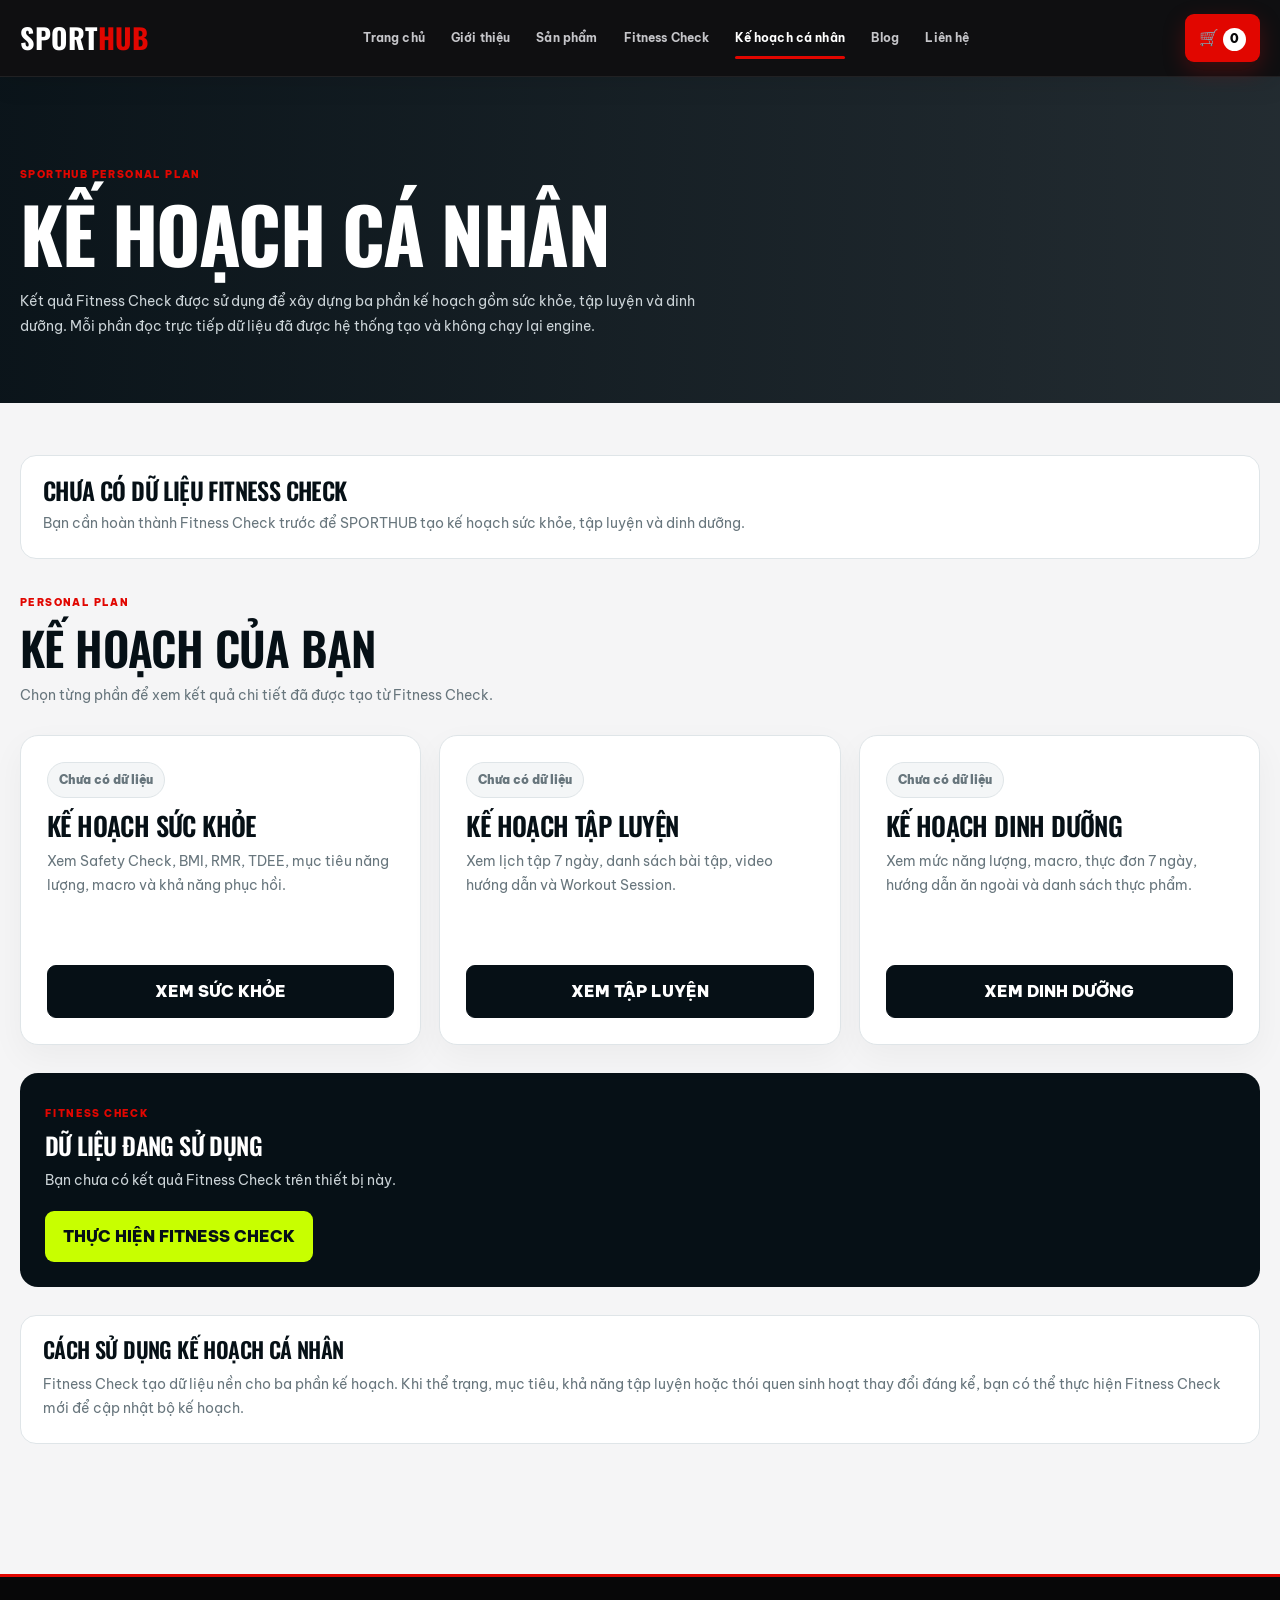
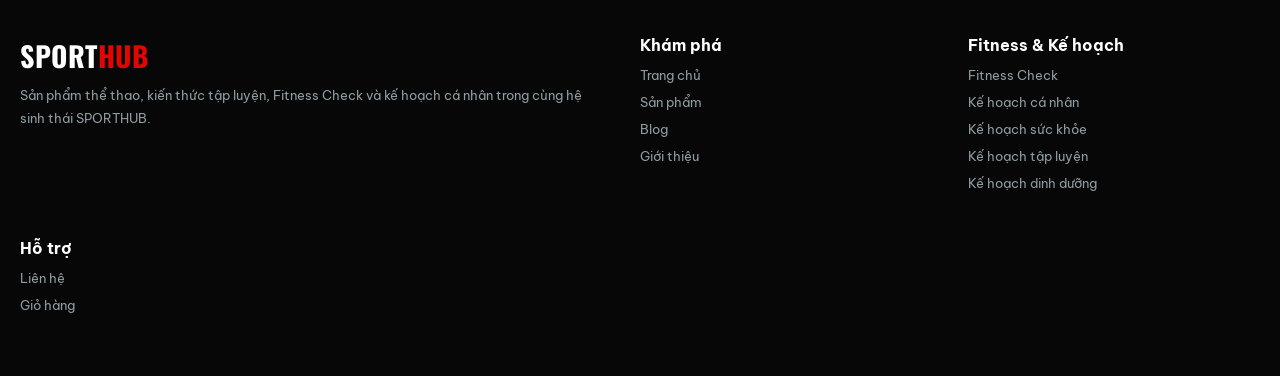
==== commit db6ac205: "cap nhat" ====
--- a/index.html
+++ b/index.html
@@ -2,6 +2,7 @@
 <html lang="vi">
 
 <head>
+
     <meta charset="utf-8">
 
     <meta
@@ -9,6 +10,11 @@
         content="width=device-width, initial-scale=1"
     >
 
+
+    <!-- =====================================================
+         SEO
+    ====================================================== -->
+
     <title>
         Kế hoạch cá nhân | SPORTHUB
     </title>
@@ -23,11 +29,21 @@
         content="index, follow"
     >
 
+
+    <!-- =====================================================
+         CANONICAL
+    ====================================================== -->
+
     <link
         rel="canonical"
         href="https://tranthiquynhnhu0901-hue.github.io/shop-the-thao-v2/"
     >
 
+
+    <!-- =====================================================
+         OPEN GRAPH
+    ====================================================== -->
+
     <meta
         property="og:type"
         content="website"
@@ -50,7 +66,7 @@
 
     <meta
         property="og:description"
-        content="Theo dõi kế hoạch sức khỏe, tập luyện và dinh dưỡng từ Fitness Check SPORTHUB."
+        content="Theo dõi kế hoạch sức khỏe, tập luyện và dinh dưỡng được tạo từ Fitness Check SPORTHUB."
     >
 
     <meta
@@ -58,6 +74,101 @@
         content="https://tranthiquynhnhu0901-hue.github.io/shop-the-thao-v2/"
     >
 
+    <meta
+        property="og:image"
+        content="https://tranthiquynhnhu0901-hue.github.io/shopthethao/images/banners/bn03-fitness-check.webp"
+    >
+
+    <meta
+        property="og:image:alt"
+        content="Kế hoạch cá nhân SPORTHUB"
+    >
+
+
+    <!-- =====================================================
+         TWITTER
+    ====================================================== -->
+
+    <meta
+        name="twitter:card"
+        content="summary_large_image"
+    >
+
+    <meta
+        name="twitter:title"
+        content="Kế hoạch cá nhân | SPORTHUB"
+    >
+
+    <meta
+        name="twitter:description"
+        content="Theo dõi kế hoạch sức khỏe, tập luyện và dinh dưỡng được tạo từ Fitness Check SPORTHUB."
+    >
+
+    <meta
+        name="twitter:image"
+        content="https://tranthiquynhnhu0901-hue.github.io/shopthethao/images/banners/bn03-fitness-check.webp"
+    >
+
+
+    <!-- =====================================================
+         SCHEMA
+         KHÔNG ĐƯA DỮ LIỆU FITNESS CÁ NHÂN VÀO SCHEMA
+    ====================================================== -->
+
+    <script type="application/ld+json">
+    {
+        "@context": "https://schema.org",
+        "@graph": [
+            {
+                "@type": "WebPage",
+                "@id": "https://tranthiquynhnhu0901-hue.github.io/shop-the-thao-v2/#webpage",
+                "url": "https://tranthiquynhnhu0901-hue.github.io/shop-the-thao-v2/",
+                "name": "Kế hoạch cá nhân | SPORTHUB",
+                "description": "Trang tổng quan kế hoạch sức khỏe, tập luyện và dinh dưỡng được tạo từ Fitness Check SPORTHUB.",
+                "inLanguage": "vi-VN",
+                "isPartOf": {
+                    "@type": "WebSite",
+                    "@id": "https://tranthiquynhnhu0901-hue.github.io/shopthethao/#website",
+                    "name": "SPORTHUB",
+                    "url": "https://tranthiquynhnhu0901-hue.github.io/shopthethao/"
+                },
+                "breadcrumb": {
+                    "@id": "https://tranthiquynhnhu0901-hue.github.io/shop-the-thao-v2/#breadcrumb"
+                }
+            },
+            {
+                "@type": "BreadcrumbList",
+                "@id": "https://tranthiquynhnhu0901-hue.github.io/shop-the-thao-v2/#breadcrumb",
+                "itemListElement": [
+                    {
+                        "@type": "ListItem",
+                        "position": 1,
+                        "name": "Trang chủ",
+                        "item": "https://tranthiquynhnhu0901-hue.github.io/shopthethao/"
+                    },
+                    {
+                        "@type": "ListItem",
+                        "position": 2,
+                        "name": "Fitness Check",
+                        "item": "https://tranthiquynhnhu0901-hue.github.io/shop-the-thao-v2/health-check.html"
+                    },
+                    {
+                        "@type": "ListItem",
+                        "position": 3,
+                        "name": "Kế hoạch cá nhân",
+                        "item": "https://tranthiquynhnhu0901-hue.github.io/shop-the-thao-v2/"
+                    }
+                ]
+            }
+        ]
+    }
+    </script>
+
+
+    <!-- =====================================================
+         CSS
+    ====================================================== -->
+
     <link
         rel="stylesheet"
         href="css/style.css?v=6.9"
@@ -68,14 +179,35 @@
         href="css/personal-plan.css?v=1.2"
     >
 
+
     <style>
+
+        /* =====================================================
+           PERSONAL PLAN HUB
+
+           GIỮ NGUYÊN GIAO DIỆN ĐANG HOẠT ĐỘNG:
+           - Lime
+           - Ink
+           - Paper
+           - Card trắng
+           - Responsive
+        ====================================================== */
+
         .v2-home {
-            min-height: 100vh;
-            background: #f4f6f7;
-        }
+
+            min-height:
+                100vh;
+
+            background:
+                #f4f6f7;
+
+        }
+
 
         .v2-home-hero {
-            padding: 82px 0 64px;
+
+            padding:
+                82px 0 64px;
 
             background:
                 linear-gradient(
@@ -84,21 +216,35 @@
                     rgba(6,16,22,.88)
                 );
 
-            color: #fff;
-        }
+            color:
+                #fff;
+
+        }
+
 
         .v2-home-hero-inner {
-            max-width: 850px;
-        }
+
+            max-width:
+                850px;
+
+        }
+
 
         .v2-home-hero .eyebrow {
-            color: #c8ff00;
-        }
+
+            color:
+                #c8ff00;
+
+        }
+
 
         .v2-home-hero h1 {
-            margin: 10px 0 18px;
-
-            color: #fff;
+
+            margin:
+                10px 0 18px;
+
+            color:
+                #fff;
 
             font-size:
                 clamp(
@@ -107,32 +253,55 @@
                     76px
                 );
 
-            line-height: 1;
-
-            font-weight: 900;
-        }
+            line-height:
+                1;
+
+            font-weight:
+                900;
+
+        }
+
 
         .v2-home-hero p {
-            max-width: 720px;
-
-            color: #cbd3d7;
-
-            line-height: 1.8;
-        }
+
+            max-width:
+                720px;
+
+            color:
+                #cbd3d7;
+
+            line-height:
+                1.8;
+
+        }
+
 
         .v2-home-main {
-            padding: 52px 0 80px;
-        }
+
+            padding:
+                52px 0 80px;
+
+        }
+
 
         .v2-home-heading {
-            max-width: 800px;
-            margin-bottom: 28px;
-        }
+
+            max-width:
+                800px;
+
+            margin-bottom:
+                28px;
+
+        }
+
 
         .v2-home-heading h2 {
-            margin: 8px 0 10px;
-
-            color: #061016;
+
+            margin:
+                8px 0 10px;
+
+            color:
+                #061016;
 
             font-size:
                 clamp(
@@ -141,19 +310,30 @@
                     46px
                 );
 
-            line-height: 1.1;
-        }
+            line-height:
+                1.1;
+
+        }
+
 
         .v2-home-heading p {
-            margin: 0;
-
-            color: #68767d;
-
-            line-height: 1.75;
-        }
+
+            margin:
+                0;
+
+            color:
+                #68767d;
+
+            line-height:
+                1.75;
+
+        }
+
 
         .v2-plan-grid {
-            display: grid;
+
+            display:
+                grid;
 
             grid-template-columns:
                 repeat(
@@ -161,24 +341,35 @@
                     minmax(0,1fr)
                 );
 
-            gap: 18px;
-        }
+            gap:
+                18px;
+
+        }
+
 
         .v2-plan-card {
-            display: flex;
-            flex-direction: column;
-
-            min-height: 310px;
-
-            padding: 26px;
+
+            display:
+                flex;
+
+            flex-direction:
+                column;
+
+            min-height:
+                310px;
+
+            padding:
+                26px;
 
             border:
                 1px solid
                 #dfe5e8;
 
-            border-radius: 18px;
-
-            background: #fff;
+            border-radius:
+                18px;
+
+            background:
+                #fff;
 
             box-shadow:
                 0 12px 34px
@@ -188,32 +379,45 @@
                     0,
                     .045
                 );
-        }
+
+        }
+
 
         .v2-plan-status {
-            align-self: flex-start;
-
-            display: inline-flex;
+
+            align-self:
+                flex-start;
+
+            display:
+                inline-flex;
 
             padding:
-                7px
-                11px;
+                7px 11px;
 
             border:
                 1px solid
                 #dfe5e8;
 
-            border-radius: 999px;
-
-            background: #f4f6f7;
-
-            color: #68767d;
-
-            font-size: 12px;
-            font-weight: 900;
-        }
+            border-radius:
+                999px;
+
+            background:
+                #f4f6f7;
+
+            color:
+                #68767d;
+
+            font-size:
+                12px;
+
+            font-weight:
+                900;
+
+        }
+
 
         .v2-plan-status.ready {
+
             border-color:
                 rgba(
                     151,
@@ -230,10 +434,14 @@
                     .15
                 );
 
-            color: #587100;
-        }
+            color:
+                #587100;
+
+        }
+
 
         .v2-plan-status.caution {
+
             border-color:
                 rgba(
                     245,
@@ -250,189 +458,365 @@
                     .10
                 );
 
-            color: #9a6200;
-        }
+            color:
+                #9a6200;
+
+        }
+
 
         .v2-plan-card h2 {
-            margin: 14px 0 10px;
-
-            color: #061016;
-
-            font-size: 26px;
-        }
+
+            margin:
+                14px 0 10px;
+
+            color:
+                #061016;
+
+            font-size:
+                26px;
+
+        }
+
 
         .v2-plan-card p {
-            margin: 0 0 22px;
-
-            color: #68767d;
-
-            line-height: 1.7;
-        }
+
+            margin:
+                0 0 22px;
+
+            color:
+                #68767d;
+
+            line-height:
+                1.7;
+
+        }
+
 
         .v2-plan-card a {
-            display: inline-flex;
-
-            align-items: center;
-            justify-content: center;
-
-            margin-top: auto;
-
-            min-height: 48px;
+
+            display:
+                inline-flex;
+
+            align-items:
+                center;
+
+            justify-content:
+                center;
+
+            margin-top:
+                auto;
+
+            min-height:
+                48px;
 
             padding:
-                12px
-                17px;
+                12px 17px;
 
             border:
                 1px solid
                 #061016;
 
-            border-radius: 9px;
-
-            background: #061016;
-            color: #fff;
-
-            font-weight: 900;
-            text-decoration: none;
-        }
+            border-radius:
+                9px;
+
+            background:
+                #061016;
+
+            color:
+                #fff;
+
+            font-weight:
+                900;
+
+            text-decoration:
+                none;
+
+        }
+
 
         .v2-plan-card a:hover {
-            border-color: #c8ff00;
-
-            background: #c8ff00;
-            color: #061016;
-        }
+
+            border-color:
+                #c8ff00;
+
+            background:
+                #c8ff00;
+
+            color:
+                #061016;
+
+        }
+
 
         .v2-check-box {
-            margin-top: 28px;
-
-            padding: 25px;
-
-            border-radius: 18px;
-
-            background: #061016;
-            color: #fff;
-        }
+
+            margin-top:
+                28px;
+
+            padding:
+                25px;
+
+            border-radius:
+                18px;
+
+            background:
+                #061016;
+
+            color:
+                #fff;
+
+        }
+
 
         .v2-check-box .eyebrow {
-            color: #c8ff00;
-        }
+
+            color:
+                #c8ff00;
+
+        }
+
 
         .v2-check-box h2 {
-            margin: 8px 0 10px;
-
-            color: #fff;
-        }
+
+            margin:
+                8px 0 10px;
+
+            color:
+                #fff;
+
+        }
+
 
         .v2-check-box p {
-            margin: 0;
-
-            color: #cbd3d7;
-
-            line-height: 1.7;
-        }
+
+            margin:
+                0;
+
+            color:
+                #cbd3d7;
+
+            line-height:
+                1.7;
+
+        }
+
 
         .v2-check-box a {
-            display: inline-flex;
-
-            margin-top: 18px;
+
+            display:
+                inline-flex;
+
+            margin-top:
+                18px;
 
             padding:
-                12px
-                18px;
-
-            border-radius: 9px;
-
-            background: #c8ff00;
-            color: #061016;
-
-            font-weight: 900;
-            text-decoration: none;
-        }
+                12px 18px;
+
+            border-radius:
+                9px;
+
+            background:
+                #c8ff00;
+
+            color:
+                #061016;
+
+            font-weight:
+                900;
+
+            text-decoration:
+                none;
+
+        }
+
+
+        .v2-check-box a:hover {
+
+            background:
+                #d8ff4a;
+
+            color:
+                #061016;
+
+        }
+
 
         .v2-no-data {
-            display: none;
-
-            margin-bottom: 28px;
-
-            padding: 22px;
+
+            display:
+                none;
+
+            margin-bottom:
+                28px;
+
+            padding:
+                22px;
 
             border:
                 1px solid
                 #dfe5e8;
 
-            border-radius: 16px;
-
-            background: #fff;
-        }
+            border-radius:
+                16px;
+
+            background:
+                #fff;
+
+        }
+
 
         .v2-no-data.active {
-            display: block;
-        }
+
+            display:
+                block;
+
+        }
+
 
         .v2-no-data h2 {
-            margin: 0 0 8px;
-
-            color: #061016;
-        }
+
+            margin:
+                0 0 8px;
+
+            color:
+                #061016;
+
+        }
+
 
         .v2-no-data p {
-            margin: 0;
-
-            color: #68767d;
-
-            line-height: 1.7;
-        }
-
-        @media (max-width: 900px) {
+
+            margin:
+                0;
+
+            color:
+                #68767d;
+
+            line-height:
+                1.7;
+
+        }
+
+
+        .v2-hub-note {
+
+            margin-top:
+                28px;
+
+            padding:
+                22px;
+
+            border:
+                1px solid
+                #dfe5e8;
+
+            border-radius:
+                16px;
+
+            background:
+                #fff;
+
+        }
+
+
+        .v2-hub-note h2 {
+
+            margin:
+                0 0 10px;
+
+            color:
+                #061016;
+
+            font-size:
+                22px;
+
+        }
+
+
+        .v2-hub-note p {
+
+            margin:
+                0;
+
+            color:
+                #68767d;
+
+            line-height:
+                1.75;
+
+        }
+
+
+        @media (max-width:900px) {
 
             .v2-plan-grid {
-                grid-template-columns: 1fr;
+
+                grid-template-columns:
+                    1fr;
+
             }
 
         }
+
     </style>
+
 </head>
 
 
 <body class="v2-home">
 
+
+<!-- =====================================================
+     HEADER
+     V1 + V2 DÙNG CHUNG HỆ ĐIỀU HƯỚNG
+===================================================== -->
+
 <header class="header">
 
     <div class="container nav">
+
 
         <a
             class="logo"
-            href="./"
-            aria-label="SPORTHUB Fitness"
+            href="/shopthethao/"
+            aria-label="SPORTHUB - Trang chủ"
         >
             SPORT<span>HUB</span>
         </a>
 
 
-        <nav aria-label="Điều hướng Fitness">
+        <nav aria-label="Điều hướng chính">
+
+            <a href="/shopthethao/">
+                Trang chủ
+            </a>
+
+            <a href="/shopthethao/gioi-thieu/">
+                Giới thiệu
+            </a>
+
+            <a href="/shopthethao/shop.html">
+                Sản phẩm
+            </a>
+
+            <a href="/shop-the-thao-v2/health-check.html">
+                Fitness Check
+            </a>
 
             <a
                 class="active"
-                href="./"
+                href="/shop-the-thao-v2/"
+                aria-current="page"
             >
                 Kế hoạch cá nhân
             </a>
 
-            <a href="health-check.html">
-                Fitness Check
-            </a>
-
-            <a href="ke-hoach-suc-khoe.html">
-                Sức khỏe
-            </a>
-
-            <a href="ke-hoach-tap-luyen.html">
-                Tập luyện
-            </a>
-
-            <a href="ke-hoach-dinh-duong.html">
-                Dinh dưỡng
+            <a href="/shopthethao/blog.html">
+                Blog
+            </a>
+
+            <a href="/shopthethao/lien-he/">
+                Liên hệ
             </a>
 
         </nav>
@@ -440,17 +824,28 @@
 
         <a
             class="cart-link"
-            href="/shopthethao/"
-            aria-label="Website SPORTHUB chính"
+            href="/shopthethao/cart.html"
+            aria-label="Mở giỏ hàng SPORTHUB"
         >
-            🏠
+            🛒
+
+            <span class="cart-count">
+                0
+            </span>
+
         </a>
 
+
     </div>
 
 </header>
 
 
+
+<!-- =====================================================
+     HERO
+===================================================== -->
+
 <section class="v2-home-hero">
 
     <div class="container">
@@ -458,7 +853,7 @@
         <div class="v2-home-hero-inner">
 
             <span class="eyebrow">
-                SPORTHUB FITNESS
+                SPORTHUB PERSONAL PLAN
             </span>
 
             <h1>
@@ -468,7 +863,8 @@
             <p>
                 Kết quả Fitness Check được sử dụng để xây dựng
                 ba phần kế hoạch gồm sức khỏe, tập luyện
-                và dinh dưỡng.
+                và dinh dưỡng. Mỗi phần đọc trực tiếp dữ liệu
+                đã được hệ thống tạo và không chạy lại engine.
             </p>
 
         </div>
@@ -478,10 +874,19 @@
 </section>
 
 
+
+<!-- =====================================================
+     MAIN
+===================================================== -->
+
 <main class="v2-home-main">
 
     <div class="container">
 
+
+        <!-- =================================================
+             NO DATA
+        ================================================== -->
 
         <div
             id="noFitnessData"
@@ -501,6 +906,11 @@
         </div>
 
 
+
+        <!-- =================================================
+             HEADING
+        ================================================== -->
+
         <section class="v2-home-heading">
 
             <span class="eyebrow">
@@ -519,8 +929,15 @@
         </section>
 
 
+
+        <!-- =================================================
+             PLAN CARDS
+        ================================================== -->
+
         <div class="v2-plan-grid">
 
+
+            <!-- HEALTH -->
 
             <article class="v2-plan-card">
 
@@ -541,12 +958,17 @@
                     macro và khả năng phục hồi.
                 </p>
 
-                <a href="ke-hoach-suc-khoe.html">
+                <a
+                    href="/shop-the-thao-v2/ke-hoach-suc-khoe.html"
+                >
                     XEM SỨC KHỎE
                 </a>
 
             </article>
 
+
+
+            <!-- WORKOUT -->
 
             <article class="v2-plan-card">
 
@@ -564,15 +986,21 @@
                 <p>
                     Xem lịch tập 7 ngày,
                     danh sách bài tập,
-                    video và Workout Session.
+                    video hướng dẫn
+                    và Workout Session.
                 </p>
 
-                <a href="ke-hoach-tap-luyen.html">
+                <a
+                    href="/shop-the-thao-v2/ke-hoach-tap-luyen.html"
+                >
                     XEM TẬP LUYỆN
                 </a>
 
             </article>
 
+
+
+            <!-- NUTRITION -->
 
             <article class="v2-plan-card">
 
@@ -590,10 +1018,13 @@
                 <p>
                     Xem mức năng lượng,
                     macro, thực đơn 7 ngày,
-                    ăn ngoài và danh sách thực phẩm.
+                    hướng dẫn ăn ngoài
+                    và danh sách thực phẩm.
                 </p>
 
-                <a href="ke-hoach-dinh-duong.html">
+                <a
+                    href="/shop-the-thao-v2/ke-hoach-dinh-duong.html"
+                >
                     XEM DINH DƯỠNG
                 </a>
 
@@ -602,6 +1033,11 @@
 
         </div>
 
+
+
+        <!-- =================================================
+             FITNESS CHECK STATUS
+        ================================================== -->
 
         <section class="v2-check-box">
 
@@ -619,7 +1055,7 @@
 
             <a
                 id="fitnessCheckLink"
-                href="health-check.html"
+                href="/shop-the-thao-v2/health-check.html"
             >
                 MỞ FITNESS CHECK
             </a>
@@ -627,24 +1063,158 @@
         </section>
 
 
+
+        <!-- =================================================
+             PUBLIC NOTE
+        ================================================== -->
+
+        <section class="v2-hub-note">
+
+            <h2>
+                Cách sử dụng kế hoạch cá nhân
+            </h2>
+
+            <p>
+                Fitness Check tạo dữ liệu nền cho ba phần kế hoạch.
+                Khi thể trạng, mục tiêu, khả năng tập luyện
+                hoặc thói quen sinh hoạt thay đổi đáng kể,
+                bạn có thể thực hiện Fitness Check mới
+                để cập nhật bộ kế hoạch.
+            </p>
+
+        </section>
+
+
     </div>
 
 </main>
 
 
+
+<!-- =====================================================
+     FOOTER
+===================================================== -->
+
+<footer>
+
+    <div class="container footer-grid">
+
+
+        <div>
+
+            <div class="logo">
+                SPORT<span>HUB</span>
+            </div>
+
+            <p>
+                Sản phẩm thể thao,
+                kiến thức tập luyện,
+                Fitness Check và kế hoạch cá nhân
+                trong cùng hệ sinh thái SPORTHUB.
+            </p>
+
+        </div>
+
+
+
+        <div>
+
+            <b>
+                Khám phá
+            </b>
+
+            <a href="/shopthethao/">
+                Trang chủ
+            </a>
+
+            <a href="/shopthethao/shop.html">
+                Sản phẩm
+            </a>
+
+            <a href="/shopthethao/blog.html">
+                Blog
+            </a>
+
+            <a href="/shopthethao/gioi-thieu/">
+                Giới thiệu
+            </a>
+
+        </div>
+
+
+
+        <div>
+
+            <b>
+                Fitness & Kế hoạch
+            </b>
+
+            <a href="/shop-the-thao-v2/health-check.html">
+                Fitness Check
+            </a>
+
+            <a href="/shop-the-thao-v2/">
+                Kế hoạch cá nhân
+            </a>
+
+            <a href="/shop-the-thao-v2/ke-hoach-suc-khoe.html">
+                Kế hoạch sức khỏe
+            </a>
+
+            <a href="/shop-the-thao-v2/ke-hoach-tap-luyen.html">
+                Kế hoạch tập luyện
+            </a>
+
+            <a href="/shop-the-thao-v2/ke-hoach-dinh-duong.html">
+                Kế hoạch dinh dưỡng
+            </a>
+
+        </div>
+
+
+
+        <div>
+
+            <b>
+                Hỗ trợ
+            </b>
+
+            <a href="/shopthethao/lien-he/">
+                Liên hệ
+            </a>
+
+            <a href="/shopthethao/cart.html">
+                Giỏ hàng
+            </a>
+
+        </div>
+
+
+    </div>
+
+</footer>
+
+
+
+<!-- =====================================================
+     JAVASCRIPT
+===================================================== -->
+
 <script src="js/main.js?v=6.9"></script>
 
 <script src="js/personal-plan.js?v=1.0"></script>
 
 
 <script>
+
 (() => {
 
     "use strict";
 
 
     const api =
-        window.SportHubPersonalPlan;
+        window
+            .SportHubPersonalPlan;
 
 
     if (!api) {
@@ -657,6 +1227,10 @@
 
     }
 
+
+    /* =====================================================
+       STATUS HELPER
+    ====================================================== */
 
     function setStatus(
         id,
@@ -665,9 +1239,10 @@
     ) {
 
         const element =
-            document.getElementById(
-                id
-            );
+            document
+                .getElementById(
+                    id
+                );
 
 
         if (!element) {
@@ -696,6 +1271,10 @@
     }
 
 
+    /* =====================================================
+       RENDER
+    ====================================================== */
+
     function render() {
 
         const status =
@@ -707,22 +1286,29 @@
 
 
         const noData =
-            document.getElementById(
-                "noFitnessData"
-            );
+            document
+                .getElementById(
+                    "noFitnessData"
+                );
 
 
         const info =
-            document.getElementById(
-                "fitnessInfo"
-            );
+            document
+                .getElementById(
+                    "fitnessInfo"
+                );
 
 
         const checkLink =
-            document.getElementById(
-                "fitnessCheckLink"
-            );
-
+            document
+                .getElementById(
+                    "fitnessCheckLink"
+                );
+
+
+        /* =========================
+           NO DATA
+        ========================== */
 
         if (
             !status.hasProfile &&
@@ -750,6 +1336,10 @@
         }
 
 
+        /* =========================
+           HEALTH
+        ========================== */
+
         if (
             status.healthSuccess
         ) {
@@ -785,6 +1375,10 @@
         }
 
 
+        /* =========================
+           WORKOUT
+        ========================== */
+
         if (
             status.safetyBlocked ||
             status.workoutBlocked
@@ -833,6 +1427,10 @@
         }
 
 
+        /* =========================
+           NUTRITION
+        ========================== */
+
         if (
             status.safetyBlocked ||
             status.nutritionBlocked
@@ -880,6 +1478,10 @@
 
         }
 
+
+        /* =========================
+           FITNESS CHECK INFO
+        ========================== */
 
         if (
             profile &&
@@ -912,20 +1514,20 @@
                         date
                     )
                     +
-                    ".";
+                    ". Bạn có thể kiểm tra lại khi thể trạng, mục tiêu hoặc điều kiện tập luyện thay đổi.";
 
             }
 
             else {
 
                 info.textContent =
-                    "SPORTHUB đang sử dụng dữ liệu Fitness Check đã lưu.";
+                    "SPORTHUB đang sử dụng dữ liệu Fitness Check đã lưu trên thiết bị này.";
 
             }
 
 
             checkLink.textContent =
-                "KIỂM TRA LẠI";
+                "KIỂM TRA LẠI FITNESS CHECK";
 
         }
 
@@ -942,6 +1544,10 @@
 
     }
 
+
+    /* =====================================================
+       INIT
+    ====================================================== */
 
     render();
 
@@ -954,11 +1560,27 @@
 
     window.addEventListener(
         "storage",
-        render
+        event => {
+
+            if (
+                !event.key ||
+                event.key.startsWith(
+                    "sporthub_"
+                )
+            ) {
+
+                render();
+
+            }
+
+        }
     );
 
 })();
+
 </script>
 
+
 </body>
+
 </html>
--- a/css/personal-plan.css
+++ b/css/personal-plan.css
@@ -1,3297 +1,3 @@
-/* =========================================================
-   SPORTHUB V2
-   PERSONAL PLAN UI
-
-   Trang hiện hỗ trợ:
-   - Kế hoạch sức khỏe
-
-   Design system:
-   - Kế thừa SportHub v1
-   - Be Vietnam Pro
-   - Lime / Ink / Paper
-   - Không ghi đè style.css
-========================================================= */
-
-
-/* =========================================================
-   1. HEALTH PLAN PAGE
-========================================================= */
-
-.health-plan-page {
-    min-height: 100vh;
-
-    background:
-        var(--paper);
-
-    color:
-        var(--ink);
-}
-
-
-/* =========================================================
-   2. HERO
-========================================================= */
-
-.health-plan-page .health-plan-hero {
-    position:
-        relative;
-
-    overflow:
-        hidden;
-
-    padding:
-        88px
-        0
-        70px;
-
-    background:
-        radial-gradient(
-            circle at 80% 30%,
-            rgba(200,255,0,.16),
-            transparent 28%
-        ),
-        linear-gradient(
-            120deg,
-            var(--ink) 0%,
-            #10252d 60%,
-            #07141a 100%
-        );
-
-    color:
-        var(--white);
-}
-
-
-.health-plan-page .health-plan-hero::after {
-    content:
-        "";
-
-    position:
-        absolute;
-
-    width:
-        520px;
-
-    height:
-        520px;
-
-    right:
-        -180px;
-
-    top:
-        -150px;
-
-    border:
-        60px solid rgba(200,255,0,.06);
-
-    border-radius:
-        50%;
-
-    pointer-events:
-        none;
-}
-
-
-.health-plan-page .health-plan-hero-inner {
-    position:
-        relative;
-
-    z-index:
-        2;
-
-    max-width:
-        880px;
-}
-
-
-.health-plan-page .health-plan-hero .eyebrow {
-    color:
-        var(--lime);
-}
-
-
-.health-plan-page .health-plan-hero h1 {
-    max-width:
-        900px;
-
-    margin:
-        16px
-        0
-        20px;
-
-    color:
-        var(--white);
-
-    font-family:
-        "Be Vietnam Pro",
-        Arial,
-        sans-serif;
-
-    font-size:
-        clamp(
-            48px,
-            7vw,
-            86px
-        );
-
-    font-weight:
-        900;
-
-    line-height:
-        .98;
-
-    letter-spacing:
-        -3px;
-}
-
-
-.health-plan-page .health-plan-hero p {
-    max-width:
-        720px;
-
-    color:
-        #bdc8cd;
-
-    font-size:
-        17px;
-
-    line-height:
-        1.8;
-}
-
-
-/* =========================================================
-   3. PERSONAL PLAN NAVIGATION
-========================================================= */
-
-.health-plan-page .personal-plan-tabs-wrap {
-    position:
-        sticky;
-
-    top:
-        74px;
-
-    z-index:
-        900;
-
-    background:
-        rgba(6,16,22,.97);
-
-    border-top:
-        1px solid rgba(255,255,255,.06);
-
-    border-bottom:
-        1px solid rgba(255,255,255,.08);
-
-    backdrop-filter:
-        blur(12px);
-}
-
-
-.health-plan-page .personal-plan-tabs {
-    display:
-        flex;
-
-    align-items:
-        center;
-
-    gap:
-        10px;
-
-    padding:
-        13px
-        0;
-
-    overflow-x:
-        auto;
-
-    scrollbar-width:
-        thin;
-}
-
-
-.health-plan-page .personal-plan-tab {
-    flex:
-        0 0 auto;
-
-    display:
-        inline-flex;
-
-    align-items:
-        center;
-
-    justify-content:
-        center;
-
-    min-height:
-        42px;
-
-    padding:
-        10px
-        17px;
-
-    border:
-        1px solid rgba(255,255,255,.13);
-
-    border-radius:
-        9px;
-
-    background:
-        transparent;
-
-    color:
-        #bdc8cd;
-
-    font-size:
-        12px;
-
-    font-weight:
-        800;
-
-    letter-spacing:
-        .04em;
-
-    transition:
-        background .2s ease,
-        color .2s ease,
-        border-color .2s ease,
-        transform .2s ease;
-}
-
-
-.health-plan-page .personal-plan-tab:hover {
-    color:
-        var(--lime);
-
-    border-color:
-        rgba(200,255,0,.5);
-
-    transform:
-        translateY(-1px);
-}
-
-
-.health-plan-page .personal-plan-tab.active {
-    background:
-        var(--lime);
-
-    border-color:
-        var(--lime);
-
-    color:
-        var(--ink);
-}
-
-
-/* =========================================================
-   4. MAIN
-========================================================= */
-
-.health-plan-page .health-plan-main {
-    padding:
-        68px
-        0
-        82px;
-
-    background:
-        var(--paper);
-}
-
-
-.health-plan-page .health-plan-intro {
-    max-width:
-        860px;
-
-    margin-bottom:
-        32px;
-}
-
-
-.health-plan-page .health-plan-intro .eyebrow,
-.health-plan-page .health-plan-summary-head .eyebrow,
-.health-plan-page .health-plan-section .eyebrow,
-.health-plan-page .health-plan-link-card .eyebrow,
-.health-plan-page .health-plan-state .eyebrow {
-    color:
-        var(--lime2);
-}
-
-
-.health-plan-page .health-plan-intro h2 {
-    margin:
-        8px
-        0
-        10px;
-
-    color:
-        var(--ink);
-
-    font-family:
-        "Be Vietnam Pro",
-        Arial,
-        sans-serif;
-
-    font-size:
-        clamp(
-            32px,
-            4vw,
-            46px
-        );
-
-    font-weight:
-        850;
-
-    line-height:
-        1.12;
-
-    letter-spacing:
-        -1.4px;
-}
-
-
-.health-plan-page .health-plan-intro p {
-    max-width:
-        760px;
-
-    color:
-        var(--muted);
-
-    font-size:
-        15px;
-
-    line-height:
-        1.8;
-}
-
-
-/* =========================================================
-   5. HEALTH APP ROOT
-========================================================= */
-
-.health-plan-page #healthPlanApp {
-    min-height:
-        220px;
-}
-
-
-/* =========================================================
-   6. LOADING
-========================================================= */
-
-.health-plan-page .health-plan-loading {
-    padding:
-        38px
-        30px;
-
-    background:
-        var(--white);
-
-    border:
-        1px solid var(--line);
-
-    border-radius:
-        16px;
-
-    box-shadow:
-        0
-        12px
-        34px
-        rgba(6,16,22,.045);
-
-    text-align:
-        center;
-}
-.health-plan-page .health-plan-loading strong {
-    display:
-        block;
-
-    margin-bottom:
-        8px;
-
-    color:
-        var(--ink);
-
-    font-size:
-        18px;
-
-    font-weight:
-        850;
-}
-
-
-.health-plan-page .health-plan-loading p {
-    color:
-        var(--muted);
-
-    line-height:
-        1.8;
-}
-
-
-/* =========================================================
-   7. EMPTY / INVALID STATE
-========================================================= */
-
-.health-plan-page .health-plan-state {
-    padding:
-        38px
-        30px;
-
-    background:
-        var(--white);
-
-    border:
-        1px solid var(--line);
-
-    border-radius:
-        16px;
-
-    box-shadow:
-        0
-        12px
-        34px
-        rgba(6,16,22,.045);
-
-    text-align:
-        center;
-}
-
-
-.health-plan-page .health-plan-state h2 {
-    margin:
-        8px
-        0
-        12px;
-
-    color:
-        var(--ink);
-
-    font-family:
-        "Be Vietnam Pro",
-        Arial,
-        sans-serif;
-
-    font-size:
-        32px;
-
-    font-weight:
-        850;
-
-    line-height:
-        1.15;
-}
-
-
-.health-plan-page .health-plan-state p {
-    max-width:
-        680px;
-
-    margin:
-        0 auto;
-
-    color:
-        var(--muted);
-
-    line-height:
-        1.8;
-}
-
-
-/* =========================================================
-   8. CTA
-========================================================= */
-
-.health-plan-page .health-plan-cta {
-    display:
-        inline-flex;
-
-    align-items:
-        center;
-
-    justify-content:
-        center;
-
-    min-height:
-        46px;
-
-    margin-top:
-        20px;
-
-    padding:
-        12px
-        18px;
-
-    background:
-        var(--ink);
-
-    border:
-        1px solid var(--ink);
-
-    border-radius:
-        9px;
-
-    color:
-        var(--white);
-
-    font-size:
-        13px;
-
-    font-weight:
-        850;
-
-    transition:
-        background .2s ease,
-        color .2s ease,
-        border-color .2s ease,
-        transform .2s ease;
-}
-
-
-.health-plan-page .health-plan-cta:hover {
-    background:
-        var(--lime);
-
-    border-color:
-        var(--lime);
-
-    color:
-        var(--ink);
-
-    transform:
-        translateY(-2px);
-}
-
-
-/* =========================================================
-   9. SUMMARY
-========================================================= */
-
-.health-plan-page .health-plan-summary {
-    padding:
-        28px;
-
-    background:
-        var(--white);
-
-    border:
-        1px solid var(--line);
-
-    border-radius:
-        18px;
-
-    box-shadow:
-        0
-        10px
-        30px
-        rgba(6,16,22,.035);
-}
-
-
-.health-plan-page .health-plan-summary-head {
-    margin-bottom:
-        22px;
-}
-
-
-.health-plan-page .health-plan-summary-head h2 {
-    margin:
-        7px
-        0
-        0;
-
-    color:
-        var(--ink);
-
-    font-family:
-        "Be Vietnam Pro",
-        Arial,
-        sans-serif;
-
-    font-size:
-        30px;
-
-    font-weight:
-        850;
-
-    line-height:
-        1.2;
-}
-
-
-/* =========================================================
-   10. STAT GRID
-========================================================= */
-
-.health-plan-page .health-plan-stat-grid {
-    display:
-        grid;
-
-    grid-template-columns:
-        repeat(
-            4,
-            minmax(0,1fr)
-        );
-
-    gap:
-        14px;
-}
-
-
-.health-plan-page .health-plan-stat {
-    min-width:
-        0;
-
-    padding:
-        19px;
-
-    background:
-        #f7f9fa;
-
-    border:
-        1px solid var(--line);
-
-    border-radius:
-        13px;
-
-    transition:
-        transform .22s ease,
-        box-shadow .22s ease,
-        border-color .22s ease;
-}
-
-
-.health-plan-page .health-plan-stat:hover {
-    transform:
-        translateY(-4px);
-
-    border-color:
-        var(--lime2);
-
-    box-shadow:
-        0
-        12px
-        28px
-        rgba(6,16,22,.07);
-}
-
-
-.health-plan-page .health-plan-stat span {
-    display:
-        block;
-
-    margin-bottom:
-        8px;
-
-    color:
-        var(--muted);
-
-    font-size:
-        11px;
-
-    font-weight:
-        850;
-
-    line-height:
-        1.4;
-
-    letter-spacing:
-        .05em;
-
-    text-transform:
-        uppercase;
-}
-
-
-.health-plan-page .health-plan-stat strong {
-    display:
-        block;
-
-    overflow-wrap:
-        anywhere;
-
-    color:
-        var(--ink);
-
-    font-size:
-        22px;
-
-    font-weight:
-        900;
-
-    line-height:
-        1.25;
-}
-
-
-.health-plan-page .health-plan-stat small {
-    display:
-        block;
-
-    margin-top:
-        7px;
-
-    color:
-        var(--muted);
-
-    font-size:
-        12px;
-
-    line-height:
-        1.55;
-}
-
-
-/* =========================================================
-   11. HEALTH SECTIONS
-========================================================= */
-
-.health-plan-page .health-plan-section {
-    margin-top:
-        22px;
-
-    padding:
-        28px;
-
-    background:
-        var(--white);
-
-    border:
-        1px solid var(--line);
-
-    border-radius:
-        18px;
-
-    box-shadow:
-        0
-        10px
-        30px
-        rgba(6,16,22,.035);
-}
-
-
-.health-plan-page .health-plan-section h2 {
-    margin:
-        7px
-        0
-        20px;
-
-    color:
-        var(--ink);
-
-    font-family:
-        "Be Vietnam Pro",
-        Arial,
-        sans-serif;
-
-    font-size:
-        29px;
-
-    font-weight:
-        850;
-
-    line-height:
-        1.2;
-}
-
-
-.health-plan-page .health-plan-section p {
-    color:
-        var(--muted);
-
-    font-size:
-        14px;
-
-    line-height:
-        1.8;
-}
-
-
-.health-plan-page .health-plan-section p + p {
-    margin-top:
-        12px;
-}
-
-
-/* =========================================================
-   12. SAFETY NOTICE
-========================================================= */
-
-.health-plan-page .health-plan-notice {
-    margin-top:
-        20px;
-
-    padding:
-        20px
-        22px;
-
-    background:
-        var(--white);
-
-    border:
-        1px solid var(--line);
-
-    border-left:
-        4px solid var(--ink);
-
-    border-radius:
-        12px;
-}
-
-
-.health-plan-page .health-plan-notice h2,
-.health-plan-page .health-plan-notice h3 {
-    margin:
-        0
-        0
-        8px;
-
-    color:
-        var(--ink);
-
-    font-size:
-        18px;
-
-    font-weight:
-        850;
-
-    line-height:
-        1.35;
-}
-
-
-.health-plan-page .health-plan-notice p,
-.health-plan-page .health-plan-notice li {
-    color:
-        var(--muted);
-
-    font-size:
-        14px;
-
-    line-height:
-        1.7;
-}
-
-
-.health-plan-page .health-plan-notice ul {
-    margin:
-        12px
-        0
-        0
-        20px;
-}
-
-
-.health-plan-page .health-plan-notice li {
-    margin-bottom:
-        6px;
-}
-
-
-.health-plan-page .health-plan-notice.safe {
-    border-left-color:
-        var(--lime2);
-
-    background:
-        #f7fbe9;
-}
-
-
-.health-plan-page .health-plan-notice.caution {
-    border-left-color:
-        var(--amber);
-
-    background:
-        #fffaf1;
-}
-
-
-.health-plan-page .health-plan-notice.stop {
-    border-left-color:
-        var(--red);
-
-    background:
-        #fff4f4;
-}
-
-
-/* =========================================================
-   13. RECOVERY
-========================================================= */
-
-.health-plan-page .health-recovery-grid {
-    display:
-        grid;
-
-    grid-template-columns:
-        repeat(
-            4,
-            minmax(0,1fr)
-        );
-
-    gap:
-        14px;
-}
-
-
-.health-plan-page .health-recovery-card {
-    min-width:
-        0;
-
-    padding:
-        19px;
-
-    background:
-        #f7f9fa;
-
-    border:
-        1px solid var(--line);
-
-    border-radius:
-        13px;
-
-    transition:
-        transform .22s ease,
-        box-shadow .22s ease,
-        border-color .22s ease;
-}
-
-
-.health-plan-page .health-recovery-card:hover {
-    transform:
-        translateY(-4px);
-
-    border-color:
-        var(--lime2);
-
-    box-shadow:
-        0
-        12px
-        28px
-        rgba(6,16,22,.07);
-}
-
-
-.health-plan-page .health-recovery-card span {
-    display:
-        block;
-
-    margin-bottom:
-        8px;
-
-    color:
-        var(--muted);
-
-    font-size:
-        11px;
-
-    font-weight:
-        850;
-
-    letter-spacing:
-        .05em;
-
-    text-transform:
-        uppercase;
-}
-
-
-.health-plan-page .health-recovery-card strong {
-    display:
-        block;
-
-    overflow-wrap:
-        anywhere;
-
-    color:
-        var(--ink);
-
-    font-size:
-        22px;
-
-    font-weight:
-        900;
-
-    line-height:
-        1.25;
-}
-
-
-/* =========================================================
-   14. LINKS TO OTHER PLANS
-========================================================= */
-
-.health-plan-page .health-plan-links {
-    display:
-        grid;
-
-    grid-template-columns:
-        repeat(
-            2,
-            minmax(0,1fr)
-        );
-
-    gap:
-        18px;
-
-    margin-top:
-        28px;
-}
-
-
-.health-plan-page .health-plan-link-card {
-    padding:
-        26px;
-
-    background:
-        var(--white);
-
-    border:
-        1px solid var(--line);
-
-    border-radius:
-        16px;
-
-    transition:
-        transform .25s ease,
-        border-color .25s ease,
-        box-shadow .25s ease;
-}
-
-
-.health-plan-page .health-plan-link-card:hover {
-    transform:
-        translateY(-5px);
-
-    border-color:
-        var(--lime2);
-
-    box-shadow:
-        0
-        16px
-        36px
-        rgba(6,16,22,.07);
-}
-
-
-.health-plan-page .health-plan-link-card h2 {
-    margin:
-        7px
-        0
-        10px;
-
-    color:
-        var(--ink);
-
-    font-family:
-        "Be Vietnam Pro",
-        Arial,
-        sans-serif;
-
-    font-size:
-        26px;
-
-    font-weight:
-        850;
-
-    line-height:
-        1.2;
-}
-
-
-.health-plan-page .health-plan-link-card p {
-    color:
-        var(--muted);
-
-    font-size:
-        14px;
-
-    line-height:
-        1.75;
-}
-
-
-.health-plan-page .health-plan-link-card a {
-    display:
-        inline-flex;
-
-    align-items:
-        center;
-
-    justify-content:
-        center;
-
-    min-height:
-        43px;
-
-    margin-top:
-        18px;
-
-    padding:
-        10px
-        15px;
-
-    background:
-        var(--ink);
-
-    border:
-        1px solid var(--ink);
-
-    border-radius:
-        8px;
-
-    color:
-        var(--white);
-
-    font-size:
-        12px;
-
-    font-weight:
-        850;
-
-    transition:
-        background .2s ease,
-        border-color .2s ease,
-        color .2s ease,
-        transform .2s ease;
-}
-
-
-.health-plan-page .health-plan-link-card a:hover {
-    background:
-        var(--lime);
-
-    border-color:
-        var(--lime);
-
-    color:
-        var(--ink);
-
-    transform:
-        translateY(-2px);
-}
-/* =========================================================
-   15. STATIC GUIDE
-========================================================= */
-
-.health-plan-page .health-plan-guide {
-    padding:
-        0
-        0
-        80px;
-
-    background:
-        var(--paper);
-}
-
-
-.health-plan-page .health-plan-guide-inner {
-    padding:
-        34px;
-
-    background:
-        radial-gradient(
-            circle at 85% 10%,
-            rgba(200,255,0,.09),
-            transparent 30%
-        ),
-        var(--ink);
-
-    border-radius:
-        20px;
-
-    color:
-        var(--white);
-}
-
-
-.health-plan-page .health-plan-guide .eyebrow {
-    color:
-        var(--lime);
-}
-
-
-.health-plan-page .health-plan-guide h2 {
-    margin:
-        8px
-        0
-        20px;
-
-    color:
-        var(--white);
-
-    font-family:
-        "Be Vietnam Pro",
-        Arial,
-        sans-serif;
-
-    font-size:
-        31px;
-
-    font-weight:
-        850;
-
-    line-height:
-        1.2;
-}
-
-
-.health-plan-page .health-plan-guide-grid {
-    display:
-        grid;
-
-    grid-template-columns:
-        repeat(
-            3,
-            minmax(0,1fr)
-        );
-
-    gap:
-        14px;
-}
-
-
-.health-plan-page .health-plan-guide-card {
-    padding:
-        21px;
-
-    background:
-        var(--ink2);
-
-    border:
-        1px solid rgba(255,255,255,.09);
-
-    border-radius:
-        13px;
-
-    transition:
-        transform .22s ease,
-        border-color .22s ease;
-}
-
-
-.health-plan-page .health-plan-guide-card:hover {
-    transform:
-        translateY(-4px);
-
-    border-color:
-        rgba(200,255,0,.4);
-}
-
-
-.health-plan-page .health-plan-guide-card h3 {
-    margin:
-        0
-        0
-        9px;
-
-    color:
-        var(--lime);
-
-    font-size:
-        16px;
-
-    font-weight:
-        850;
-
-    line-height:
-        1.4;
-}
-
-
-.health-plan-page .health-plan-guide-card p {
-    color:
-        #aebbc1;
-
-    font-size:
-        13px;
-
-    line-height:
-        1.75;
-}
-
-
-/* =========================================================
-   16. GUIDE NOTICE
-========================================================= */
-
-.health-plan-page
-.health-plan-guide
-.health-plan-notice {
-    margin-top:
-        20px;
-
-    background:
-        rgba(255,255,255,.045);
-
-    border-color:
-        rgba(255,255,255,.12);
-
-    border-left-color:
-        var(--lime);
-}
-
-
-.health-plan-page
-.health-plan-guide
-.health-plan-notice h3 {
-    color:
-        var(--white);
-}
-
-
-.health-plan-page
-.health-plan-guide
-.health-plan-notice p {
-    color:
-        #bdc8cd;
-}
-
-
-/* =========================================================
-   17. RESPONSIVE - TABLET
-========================================================= */
-
-@media (max-width:1050px) {
-
-    .health-plan-page .health-plan-stat-grid,
-    .health-plan-page .health-recovery-grid {
-        grid-template-columns:
-            repeat(
-                2,
-                minmax(0,1fr)
-            );
-    }
-
-}
-
-
-/* =========================================================
-   18. RESPONSIVE - MOBILE
-========================================================= */
-
-@media (max-width:800px) {
-
-    /*
-       style.css v1 có rule nav { display:none; }.
-
-       Rule này bảo đảm nav kế hoạch cá nhân của v2
-       vẫn hiển thị trên mobile.
-    */
-
-    .health-plan-page .personal-plan-tabs {
-        display:
-            flex;
-    }
-
-
-    .health-plan-page .health-plan-guide-grid,
-    .health-plan-page .health-plan-links {
-        grid-template-columns:
-            1fr;
-    }
-
-}
-
-
-/* =========================================================
-   19. RESPONSIVE - MOBILE SMALL
-========================================================= */
-
-@media (max-width:650px) {
-
-    .health-plan-page .health-plan-hero {
-        padding:
-            58px
-            0
-            46px;
-    }
-
-
-    .health-plan-page .health-plan-hero h1 {
-        font-size:
-            clamp(
-                42px,
-                13vw,
-                58px
-            );
-
-        letter-spacing:
-            -2px;
-    }
-
-
-    .health-plan-page .health-plan-main {
-        padding:
-            45px
-            0
-            65px;
-    }
-
-
-    .health-plan-page .health-plan-summary,
-    .health-plan-page .health-plan-section,
-    .health-plan-page .health-plan-link-card,
-    .health-plan-page .health-plan-state {
-        padding:
-            20px;
-    }
-
-
-    .health-plan-page .health-plan-guide-inner {
-        padding:
-            24px;
-    }
-
-
-    .health-plan-page .health-plan-stat-grid,
-    .health-plan-page .health-recovery-grid {
-        grid-template-columns:
-            1fr;
-    }
-
-
-    .health-plan-page .health-plan-stat strong,
-    .health-plan-page .health-recovery-card strong {
-        font-size:
-            20px;
-    }
-
-}
-
-
-/* =========================================================
-   SPORTHUB V2
-   WORKOUT PLAN UI
-
-   Dùng cho:
-   - ke-hoach-tap-luyen.html
-   - nội dung động từ workout-plan.js
-
-   Design system:
-   - Kế thừa SportHub v1
-   - Be Vietnam Pro
-   - Lime / Ink / Paper
-
-   Lưu ý:
-   - Scope bằng .workout-plan-page
-   - Không ghi đè Health Plan
-   - Không sửa style.css v1
-========================================================= */
-
-
-/* =========================================================
-   1. WORKOUT PLAN PAGE
-========================================================= */
-
-.workout-plan-page {
-    min-height: 100vh;
-
-    background:
-        var(--paper);
-
-    color:
-        var(--ink);
-}
-
-
-/* =========================================================
-   2. HERO
-========================================================= */
-
-.workout-plan-page .workout-plan-hero {
-    min-height:
-        430px;
-
-    display:
-        flex;
-
-    align-items:
-        center;
-
-    position:
-        relative;
-
-    overflow:
-        hidden;
-
-    color:
-        var(--white);
-
-    background:
-        radial-gradient(
-            circle at 80% 28%,
-            rgba(200,255,0,.16),
-            transparent 26%
-        ),
-        linear-gradient(
-            120deg,
-            var(--ink) 0%,
-            #10252d 60%,
-            #07141a 100%
-        );
-}
-
-
-.workout-plan-page .workout-plan-hero::after {
-    content:
-        "";
-
-    position:
-        absolute;
-
-    width:
-        540px;
-
-    height:
-        540px;
-
-    right:
-        -190px;
-
-    top:
-        -150px;
-
-    border:
-        60px solid rgba(200,255,0,.06);
-
-    border-radius:
-        50%;
-
-    pointer-events:
-        none;
-}
-
-
-.workout-plan-page .workout-plan-hero-content {
-    position:
-        relative;
-
-    z-index:
-        2;
-
-    max-width:
-        850px;
-
-    padding:
-        78px 0;
-}
-
-
-.workout-plan-page .workout-plan-hero .eyebrow {
-    color:
-        var(--lime);
-}
-
-
-.workout-plan-page .workout-plan-hero h1 {
-    margin:
-        13px
-        0
-        20px;
-
-    color:
-        var(--white);
-
-    font-family:
-        "Be Vietnam Pro",
-        Arial,
-        sans-serif;
-
-    font-size:
-        clamp(
-            48px,
-            7vw,
-            84px
-        );
-
-    line-height:
-        .98;
-
-    font-weight:
-        900;
-
-    letter-spacing:
-        -3px;
-}
-
-
-.workout-plan-page .workout-plan-hero h1 span {
-    color:
-        var(--lime);
-}
-
-
-.workout-plan-page .workout-plan-hero p {
-    max-width:
-        720px;
-
-    color:
-        #bdc8cd;
-
-    font-size:
-        16px;
-
-    line-height:
-        1.8;
-}/* =========================================================
-   3. PERSONAL PLAN NAVIGATION
-========================================================= */
-
-.workout-plan-page .personal-plan-tabs-wrap {
-    position:
-        sticky;
-
-    top:
-        74px;
-
-    z-index:
-        900;
-
-    background:
-        rgba(6,16,22,.97);
-
-    border-top:
-        1px solid rgba(255,255,255,.06);
-
-    border-bottom:
-        1px solid rgba(255,255,255,.08);
-
-    backdrop-filter:
-        blur(12px);
-}
-
-
-.workout-plan-page .personal-plan-tabs {
-    display:
-        flex;
-
-    align-items:
-        center;
-
-    gap:
-        10px;
-
-    padding:
-        13px 0;
-
-    overflow-x:
-        auto;
-
-    scrollbar-width:
-        thin;
-}
-
-
-.workout-plan-page .personal-plan-tab {
-    flex:
-        0 0 auto;
-
-    display:
-        inline-flex;
-
-    align-items:
-        center;
-
-    justify-content:
-        center;
-
-    min-height:
-        42px;
-
-    padding:
-        10px
-        17px;
-
-    border:
-        1px solid rgba(255,255,255,.13);
-
-    border-radius:
-        9px;
-
-    background:
-        transparent;
-
-    color:
-        #bdc8cd;
-
-    font-size:
-        12px;
-
-    font-weight:
-        800;
-
-    letter-spacing:
-        .04em;
-
-    white-space:
-        nowrap;
-
-    transition:
-        background .2s ease,
-        color .2s ease,
-        border-color .2s ease,
-        transform .2s ease;
-}
-
-
-.workout-plan-page .personal-plan-tab::before {
-    content:
-        none;
-}
-
-
-.workout-plan-page .personal-plan-tab:hover {
-    color:
-        var(--lime);
-
-    border-color:
-        rgba(200,255,0,.50);
-
-    transform:
-        translateY(-1px);
-}
-
-
-.workout-plan-page .personal-plan-tab.active {
-    background:
-        var(--lime);
-
-    border-color:
-        var(--lime);
-
-    color:
-        var(--ink);
-}
-
-
-/* =========================================================
-   4. MAIN
-========================================================= */
-
-.workout-plan-page .workout-plan-main {
-    padding:
-        68px
-        0
-        85px;
-
-    background:
-        var(--paper);
-}
-
-
-/* =========================================================
-   5. STATIC SUMMARY
-========================================================= */
-
-.workout-plan-page .workout-plan-summary {
-    margin-bottom:
-        40px;
-}
-
-
-.workout-plan-page .workout-plan-summary-head {
-    display:
-        flex;
-
-    align-items:
-        end;
-
-    justify-content:
-        space-between;
-
-    gap:
-        30px;
-
-    margin-bottom:
-        22px;
-}
-
-
-.workout-plan-page .workout-plan-summary-head .eyebrow {
-    color:
-        var(--lime2);
-}
-
-
-.workout-plan-page .workout-plan-summary-head h2 {
-    margin-top:
-        7px;
-
-    color:
-        var(--ink);
-
-    font-family:
-        "Be Vietnam Pro",
-        Arial,
-        sans-serif;
-
-    font-size:
-        clamp(
-            31px,
-            4vw,
-            45px
-        );
-
-    font-weight:
-        850;
-
-    line-height:
-        1.15;
-
-    letter-spacing:
-        -1.3px;
-}
-
-
-.workout-plan-page .workout-plan-summary-head p {
-    max-width:
-        600px;
-
-    color:
-        var(--muted);
-
-    font-size:
-        14px;
-
-    line-height:
-        1.75;
-}
-
-
-/* =========================================================
-   6. WORKOUT APP ROOT
-========================================================= */
-
-.workout-plan-page #workoutPlanApp {
-    min-height:
-        250px;
-}
-
-
-/* =========================================================
-   7. LOADING / EMPTY / ERROR
-========================================================= */
-
-.workout-plan-page .workout-plan-state {
-    max-width:
-        760px;
-
-    margin:
-        30px auto;
-
-    padding:
-        40px;
-
-    text-align:
-        center;
-
-    background:
-        var(--white);
-
-    border:
-        1px solid var(--line);
-
-    border-radius:
-        18px;
-
-    box-shadow:
-        0
-        12px
-        36px
-        rgba(6,16,22,.05);
-}
-
-
-.workout-plan-page .workout-plan-state-icon {
-    display:
-        grid;
-
-    place-items:
-        center;
-
-    width:
-        62px;
-
-    height:
-        62px;
-
-    margin:
-        0 auto 18px;
-
-    border-radius:
-        50%;
-
-    background:
-        #eff5dc;
-
-    color:
-        var(--ink);
-
-    font-size:
-        27px;
-}
-
-
-.workout-plan-page .workout-plan-state h2 {
-    margin-bottom:
-        10px;
-
-    color:
-        var(--ink);
-
-    font-family:
-        "Be Vietnam Pro",
-        Arial,
-        sans-serif;
-
-    font-size:
-        28px;
-
-    font-weight:
-        850;
-
-    line-height:
-        1.25;
-}
-
-
-.workout-plan-page .workout-plan-state p {
-    color:
-        var(--muted);
-
-    line-height:
-        1.75;
-}
-
-
-/* =========================================================
-   8. DYNAMIC SUMMARY GRID
-========================================================= */
-
-.workout-plan-page .workout-plan-summary-grid {
-    display:
-        grid;
-
-    grid-template-columns:
-        repeat(
-            4,
-            minmax(0,1fr)
-        );
-
-    gap:
-        14px;
-
-    margin-bottom:
-        34px;
-}
-
-
-.workout-plan-page .workout-summary-card {
-    min-width:
-        0;
-
-    padding:
-        22px;
-
-    border:
-        1px solid var(--line);
-
-    border-radius:
-        15px;
-
-    background:
-        var(--white);
-
-    box-shadow:
-        0
-        8px
-        24px
-        rgba(6,16,22,.035);
-
-    transition:
-        transform .22s ease,
-        border-color .22s ease,
-        box-shadow .22s ease;
-}
-
-
-.workout-plan-page .workout-summary-card:hover {
-    transform:
-        translateY(-4px);
-
-    border-color:
-        var(--lime2);
-
-    box-shadow:
-        0
-        14px
-        32px
-        rgba(6,16,22,.07);
-}
-
-
-.workout-plan-page .workout-summary-card span {
-    display:
-        block;
-
-    margin-bottom:
-        8px;
-
-    color:
-        var(--muted);
-
-    font-size:
-        11px;
-
-    font-weight:
-        850;
-
-    text-transform:
-        uppercase;
-
-    letter-spacing:
-        .06em;
-}
-
-
-.workout-plan-page .workout-summary-card strong {
-    display:
-        block;
-
-    overflow-wrap:
-        anywhere;
-
-    color:
-        var(--ink);
-
-    font-size:
-        20px;
-
-    font-weight:
-        900;
-
-    line-height:
-        1.35;
-}
-
-
-.workout-plan-page .workout-summary-card.highlight {
-    border-color:
-        var(--ink);
-
-    background:
-        var(--ink);
-}
-
-
-.workout-plan-page .workout-summary-card.highlight span {
-    color:
-        #91a0a7;
-}
-
-
-.workout-plan-page .workout-summary-card.highlight strong {
-    color:
-        var(--lime);
-}
-/* =========================================================
-   9. NOTICE
-========================================================= */
-
-.workout-plan-page .workout-plan-notice {
-    margin-bottom:
-        30px;
-
-    padding:
-        20px
-        22px;
-
-    border:
-        1px solid var(--line);
-
-    border-left:
-        4px solid var(--lime2);
-
-    border-radius:
-        12px;
-
-    background:
-        var(--white);
-}
-
-
-.workout-plan-page .workout-plan-notice h3 {
-    margin-bottom:
-        7px;
-
-    color:
-        var(--ink);
-
-    font-size:
-        17px;
-
-    font-weight:
-        850;
-}
-
-
-.workout-plan-page .workout-plan-notice p {
-    color:
-        var(--muted);
-
-    font-size:
-        14px;
-
-    line-height:
-        1.7;
-}
-
-
-.workout-plan-page .workout-plan-notice.caution {
-    border-left-color:
-        var(--amber);
-
-    background:
-        #fffaf0;
-}
-
-
-.workout-plan-page .workout-plan-notice.stop {
-    border-left-color:
-        var(--red);
-
-    background:
-        #fff4f4;
-}
-
-
-/* =========================================================
-   10. WEEK HEADING
-========================================================= */
-
-.workout-plan-page .workout-week-head {
-    display:
-        flex;
-
-    align-items:
-        end;
-
-    justify-content:
-        space-between;
-
-    gap:
-        25px;
-
-    margin:
-        40px
-        0
-        22px;
-}
-
-
-.workout-plan-page .workout-week-head .eyebrow {
-    color:
-        var(--lime2);
-}
-
-
-.workout-plan-page .workout-week-head h2 {
-    margin-top:
-        7px;
-
-    color:
-        var(--ink);
-
-    font-family:
-        "Be Vietnam Pro",
-        Arial,
-        sans-serif;
-
-    font-size:
-        clamp(
-            31px,
-            4vw,
-            43px
-        );
-
-    font-weight:
-        850;
-
-    line-height:
-        1.15;
-}
-
-
-.workout-plan-page .workout-week-head p {
-    max-width:
-        620px;
-
-    color:
-        var(--muted);
-
-    line-height:
-        1.7;
-}
-
-
-/* =========================================================
-   11. 7 DAY GRID
-========================================================= */
-
-.workout-plan-page .workout-plan-grid {
-    display:
-        grid;
-
-    grid-template-columns:
-        repeat(
-            2,
-            minmax(0,1fr)
-        );
-
-    gap:
-        18px;
-}
-
-
-/* =========================================================
-   12. DAY CARD
-========================================================= */
-
-.workout-plan-page .workout-plan-day {
-    min-width:
-        0;
-
-    overflow:
-        hidden;
-
-    border:
-        1px solid var(--line);
-
-    border-radius:
-        18px;
-
-    background:
-        var(--white);
-
-    box-shadow:
-        0
-        10px
-        30px
-        rgba(6,16,22,.04);
-
-    transition:
-        transform .22s ease,
-        box-shadow .22s ease,
-        border-color .22s ease;
-}
-
-
-.workout-plan-page .workout-plan-day:hover {
-    transform:
-        translateY(-4px);
-
-    border-color:
-        var(--lime2);
-
-    box-shadow:
-        0
-        18px
-        42px
-        rgba(6,16,22,.07);
-}
-
-
-.workout-plan-page .workout-plan-day.is-today {
-    border:
-        2px solid var(--lime2);
-
-    box-shadow:
-        0
-        0
-        0
-        3px
-        rgba(200,255,0,.10);
-}
-
-
-.workout-plan-page .workout-plan-day.is-recovery {
-    background:
-        #f8faf5;
-}
-
-
-/* =========================================================
-   13. DAY HEADER
-========================================================= */
-
-.workout-plan-page .workout-plan-day-head {
-    display:
-        flex;
-
-    align-items:
-        flex-start;
-
-    justify-content:
-        space-between;
-
-    gap:
-        18px;
-
-    padding:
-        22px;
-
-    border-bottom:
-        1px solid #edf0f1;
-}
-
-
-.workout-plan-page .workout-plan-day-label {
-    display:
-        inline-block;
-
-    margin-bottom:
-        6px;
-
-    color:
-        #668600;
-
-    font-size:
-        11px;
-
-    font-weight:
-        900;
-
-    text-transform:
-        uppercase;
-
-    letter-spacing:
-        .08em;
-}
-
-
-.workout-plan-page .workout-plan-day-head h3 {
-    margin:
-        0;
-
-    color:
-        var(--ink);
-
-    font-size:
-        22px;
-
-    font-weight:
-        850;
-
-    line-height:
-        1.3;
-}
-
-
-.workout-plan-page .workout-plan-day-type {
-    flex:
-        0 0 auto;
-
-    padding:
-        7px
-        10px;
-
-    border-radius:
-        999px;
-
-    background:
-        #eef2f3;
-
-    color:
-        #536168;
-
-    font-size:
-        11px;
-
-    font-weight:
-        800;
-}
-
-
-.workout-plan-page
-.workout-plan-day.is-today
-.workout-plan-day-type {
-    background:
-        #eff5dc;
-
-    color:
-        #587400;
-}
-
-
-/* =========================================================
-   14. DAY INFO
-========================================================= */
-
-.workout-plan-page .workout-plan-day-info {
-    display:
-        grid;
-
-    grid-template-columns:
-        repeat(
-            2,
-            minmax(0,1fr)
-        );
-
-    gap:
-        10px;
-
-    padding:
-        18px
-        22px
-        0;
-}
-
-
-.workout-plan-page .workout-plan-day-info div {
-    padding:
-        11px
-        12px;
-
-    border:
-        1px solid #edf0f1;
-
-    border-radius:
-        10px;
-
-    background:
-        #f7f9fa;
-}
-
-
-.workout-plan-page .workout-plan-day-info span {
-    display:
-        block;
-
-    margin-bottom:
-        3px;
-
-    color:
-        var(--muted);
-
-    font-size:
-        10px;
-
-    font-weight:
-        850;
-
-    text-transform:
-        uppercase;
-}
-
-
-.workout-plan-page .workout-plan-day-info strong {
-    color:
-        var(--ink);
-
-    font-size:
-        13px;
-
-    font-weight:
-        800;
-}
-/* =========================================================
-   15. EXERCISE LIST
-========================================================= */
-
-.workout-plan-page .workout-plan-exercises {
-    padding:
-        18px
-        22px
-        22px;
-}
-
-
-.workout-plan-page .workout-plan-exercises-title {
-    margin-bottom:
-        12px;
-
-    color:
-        var(--muted);
-
-    font-size:
-        11px;
-
-    font-weight:
-        900;
-
-    text-transform:
-        uppercase;
-
-    letter-spacing:
-        .07em;
-}
-
-
-.workout-plan-page .workout-plan-exercise {
-    display:
-        grid;
-
-    grid-template-columns:
-        48px
-        minmax(0,1fr)
-        auto;
-
-    align-items:
-        center;
-
-    gap:
-        12px;
-
-    padding:
-        13px
-        0;
-
-    border-bottom:
-        1px solid #edf0f1;
-}
-
-
-.workout-plan-page .workout-plan-exercise:last-child {
-    border-bottom:
-        0;
-}
-
-
-.workout-plan-page .workout-plan-exercise-number {
-    display:
-        grid;
-
-    place-items:
-        center;
-
-    width:
-        42px;
-
-    height:
-        42px;
-
-    border-radius:
-        10px;
-
-    background:
-        var(--ink);
-
-    color:
-        var(--lime);
-
-    font-size:
-        12px;
-
-    font-weight:
-        900;
-}
-
-
-.workout-plan-page .workout-plan-exercise-info {
-    min-width:
-        0;
-}
-
-
-.workout-plan-page .workout-plan-exercise-info strong {
-    display:
-        block;
-
-    overflow-wrap:
-        anywhere;
-
-    color:
-        var(--ink);
-
-    font-size:
-        14px;
-
-    font-weight:
-        850;
-
-    line-height:
-        1.4;
-}
-
-
-.workout-plan-page .workout-plan-exercise-info span {
-    display:
-        block;
-
-    margin-top:
-        3px;
-
-    color:
-        var(--muted);
-
-    font-size:
-        12px;
-
-    line-height:
-        1.5;
-}
-
-
-.workout-plan-page .workout-plan-exercise-video {
-    display:
-        inline-flex;
-
-    align-items:
-        center;
-
-    justify-content:
-        center;
-
-    min-width:
-        62px;
-
-    padding:
-        7px
-        9px;
-
-    border-radius:
-        8px;
-
-    background:
-        #eff5dc;
-
-    color:
-        #587400;
-
-    font-size:
-        10px;
-
-    font-weight:
-        900;
-
-    text-transform:
-        uppercase;
-}
-
-
-/* =========================================================
-   16. WORKOUT ACTIONS
-========================================================= */
-
-.workout-plan-page .workout-plan-actions {
-    padding:
-        0
-        22px
-        22px;
-}
-
-
-.workout-plan-page .workout-start-btn {
-    width:
-        100%;
-
-    min-height:
-        52px;
-
-    display:
-        inline-flex;
-
-    align-items:
-        center;
-
-    justify-content:
-        center;
-
-    gap:
-        9px;
-
-    padding:
-        13px
-        18px;
-
-    border:
-        0;
-
-    border-radius:
-        10px;
-
-    background:
-        var(--lime);
-
-    color:
-        var(--ink);
-
-    font-weight:
-        900;
-
-    letter-spacing:
-        .02em;
-
-    transition:
-        transform .18s ease,
-        background .18s ease,
-        box-shadow .18s ease;
-}
-
-
-.workout-plan-page .workout-start-btn:hover {
-    transform:
-        translateY(-2px);
-
-    background:
-        #d6ff42;
-
-    box-shadow:
-        0
-        10px
-        25px
-        rgba(6,16,22,.14);
-}
-
-
-.workout-plan-page .workout-start-btn:active {
-    transform:
-        translateY(0);
-}
-
-
-.workout-plan-page .workout-start-btn:disabled {
-    cursor:
-        not-allowed;
-
-    opacity:
-        .45;
-
-    transform:
-        none;
-
-    box-shadow:
-        none;
-}
-
-
-/* =========================================================
-   17. RECOVERY DAY
-========================================================= */
-
-.workout-plan-page .workout-recovery-content {
-    padding:
-        20px
-        22px
-        24px;
-}
-
-
-.workout-plan-page .workout-recovery-content p {
-    color:
-        var(--muted);
-
-    line-height:
-        1.7;
-}
-
-
-.workout-plan-page .workout-recovery-content ul {
-    margin:
-        14px
-        0
-        0
-        20px;
-}
-
-
-.workout-plan-page .workout-recovery-content li {
-    margin-bottom:
-        8px;
-
-    color:
-        var(--muted);
-
-    line-height:
-        1.6;
-}
-
-
-/* =========================================================
-   18. WORKOUT STRATEGY
-========================================================= */
-
-.workout-plan-page .workout-strategy {
-    margin-top:
-        55px;
-
-    padding:
-        32px;
-
-    border-radius:
-        20px;
-
-    background:
-        radial-gradient(
-            circle at 85% 10%,
-            rgba(200,255,0,.09),
-            transparent 30%
-        ),
-        var(--ink);
-
-    color:
-        var(--white);
-}
-
-
-.workout-plan-page .workout-strategy .eyebrow {
-    color:
-        var(--lime);
-}
-
-
-.workout-plan-page .workout-strategy h2 {
-    margin:
-        8px
-        0
-        18px;
-
-    color:
-        var(--white);
-
-    font-family:
-        "Be Vietnam Pro",
-        Arial,
-        sans-serif;
-
-    font-size:
-        clamp(
-            29px,
-            4vw,
-            40px
-        );
-
-    font-weight:
-        850;
-
-    line-height:
-        1.2;
-}
-
-
-.workout-plan-page .workout-strategy > p {
-    max-width:
-        850px;
-
-    color:
-        #b8c4c9;
-
-    line-height:
-        1.8;
-}
-
-
-.workout-plan-page .workout-strategy-grid {
-    display:
-        grid;
-
-    grid-template-columns:
-        repeat(
-            2,
-            minmax(0,1fr)
-        );
-
-    gap:
-        12px;
-
-    margin-top:
-        22px;
-}
-
-
-.workout-plan-page .workout-strategy-card {
-    padding:
-        19px;
-
-    border:
-        1px solid rgba(255,255,255,.09);
-
-    border-radius:
-        12px;
-
-    background:
-        var(--ink2);
-
-    transition:
-        transform .22s ease,
-        border-color .22s ease;
-}
-
-
-.workout-plan-page .workout-strategy-card:hover {
-    transform:
-        translateY(-4px);
-
-    border-color:
-        rgba(200,255,0,.40);
-}
-
-
-.workout-plan-page .workout-strategy-card strong {
-    display:
-        block;
-
-    margin-bottom:
-        7px;
-
-    color:
-        var(--lime);
-
-    font-size:
-        14px;
-
-    font-weight:
-        850;
-}
-
-
-.workout-plan-page .workout-strategy-card p {
-    color:
-        #aebbc1;
-
-    font-size:
-        13px;
-
-    line-height:
-        1.7;
-}
-/* =========================================================
-   19. CTA
-========================================================= */
-
-.workout-plan-page .workout-plan-cta {
-    display:
-        inline-flex;
-
-    align-items:
-        center;
-
-    justify-content:
-        center;
-
-    margin-top:
-        20px;
-
-    padding:
-        13px
-        20px;
-
-    border:
-        1px solid var(--ink);
-
-    border-radius:
-        9px;
-
-    background:
-        var(--ink);
-
-    color:
-        var(--white);
-
-    font-weight:
-        900;
-
-    transition:
-        background .2s ease,
-        border-color .2s ease,
-        color .2s ease,
-        transform .2s ease;
-}
-
-
-.workout-plan-page .workout-plan-cta:hover {
-    background:
-        var(--lime);
-
-    border-color:
-        var(--lime);
-
-    color:
-        var(--ink);
-
-    transform:
-        translateY(-2px);
-}
-
-
-/* =========================================================
-   20. ACCESSIBILITY
-========================================================= */
-
-.workout-plan-page .personal-plan-tab:focus-visible,
-.workout-plan-page .workout-start-btn:focus-visible,
-.workout-plan-page .workout-plan-cta:focus-visible {
-    outline:
-        3px solid rgba(151,197,0,.30);
-
-    outline-offset:
-        3px;
-}
-
-
-/* =========================================================
-   21. TABLET
-========================================================= */
-
-@media (max-width:1050px) {
-
-    .workout-plan-page .workout-plan-summary-grid {
-        grid-template-columns:
-            repeat(
-                2,
-                minmax(0,1fr)
-            );
-    }
-
-}
-
-
-/* =========================================================
-   22. MOBILE
-========================================================= */
-
-@media (max-width:800px) {
-
-    /*
-       style.css v1 có nav { display:none; }.
-
-       Rule này giữ Personal Plan tabs
-       hiển thị trên mobile.
-    */
-
-    .workout-plan-page .personal-plan-tabs {
-        display:
-            flex;
-    }
-
-
-    .workout-plan-page .workout-plan-hero {
-        min-height:
-            360px;
-    }
-
-
-    .workout-plan-page .workout-plan-hero-content {
-        padding:
-            58px
-            0;
-    }
-
-
-    .workout-plan-page .workout-plan-main {
-        padding:
-            45px
-            0
-            65px;
-    }
-
-
-    .workout-plan-page .workout-plan-summary-head,
-    .workout-plan-page .workout-week-head {
-        align-items:
-            flex-start;
-
-        flex-direction:
-            column;
-    }
-
-
-    .workout-plan-page .workout-plan-grid,
-    .workout-plan-page .workout-strategy-grid {
-        grid-template-columns:
-            1fr;
-    }
-
-}
-
-
-/* =========================================================
-   23. MOBILE SMALL
-========================================================= */
-
-@media (max-width:560px) {
-
-    .workout-plan-page .workout-plan-hero h1 {
-        font-size:
-            45px;
-
-        letter-spacing:
-            -2px;
-    }
-
-
-    .workout-plan-page .workout-plan-summary-grid {
-        grid-template-columns:
-            1fr;
-    }
-
-
-    .workout-plan-page .workout-summary-card {
-        padding:
-            18px;
-    }
-
-
-    .workout-plan-page .workout-plan-day-head {
-        padding:
-            18px;
-    }
-
-
-    .workout-plan-page .workout-plan-day-info {
-        grid-template-columns:
-            1fr;
-
-        padding:
-            16px
-            18px
-            0;
-    }
-
-
-    .workout-plan-page .workout-plan-exercises {
-        padding:
-            15px
-            18px
-            18px;
-    }
-
-
-    .workout-plan-page .workout-plan-actions {
-        padding:
-            0
-            18px
-            18px;
-    }
-
-
-    .workout-plan-page .workout-plan-exercise {
-        grid-template-columns:
-            42px
-            minmax(0,1fr);
-    }
-
-
-    .workout-plan-page .workout-plan-exercise-video {
-        grid-column:
-            2;
-
-        justify-self:
-            start;
-    }
-
-
-    .workout-plan-page .workout-strategy {
-        padding:
-            24px;
-    }
-
-
-    .workout-plan-page .workout-plan-state {
-        padding:
-            28px
-            20px;
-    }
-
-}
-/* =========================================================
-   WORKOUT PLAN - SEMANTIC UI SUPPORT
-   Các class được workout-plan.js sử dụng
-========================================================= */
-
-
-/* Tổng số lượt bài trong tuần */
-
-.workout-plan-page .workout-plan-summary-note {
-    margin:
-        -12px
-        0
-        30px;
-
-    color:
-        var(--muted);
-
-    font-size:
-        13px;
-
-    line-height:
-        1.7;
-}
-
-
-.workout-plan-page .workout-plan-summary-note strong {
-    color:
-        var(--ink);
-
-    font-weight:
-        900;
-}
-
-
-/* Nội dung bổ sung trong notice */
-
-.workout-plan-page .workout-plan-notice-followup {
-    margin-top:
-        10px;
-
-    font-size:
-        13px;
-}
-
-
-/* Buổi tập đang dang dở */
-
-.workout-plan-page .workout-plan-notice.resume {
-    border-left-color:
-        var(--lime2);
-
-    background:
-        #f8faef;
-}
-
-
-.workout-plan-page .workout-resume-btn {
-    margin-top:
-        16px;
-}
-
-
-/* Bài tập chưa có video */
-
-.workout-plan-page .workout-plan-exercise-video.is-missing {
-    background:
-        #eef2f3;
-
-    color:
-        var(--muted);
-}
-
-
-/* Buổi tập chưa có danh sách bài */
-
-.workout-plan-page .workout-plan-empty-exercises {
-    margin:
-        0;
-
-    padding:
-        15px
-        16px;
-
-    border:
-        1px dashed var(--line);
-
-    border-radius:
-        10px;
-
-    background:
-        #f7f9fa;
-
-    color:
-        var(--muted);
-
-    font-size:
-        13px;
-
-    line-height:
-        1.7;
-}+.health-plan-page{min-height:100vh;background:var(--paper);color:var(--ink);}.health-plan-page .health-plan-hero{position:relative;overflow:hidden;padding:88px 0 70px;background:radial-gradient( circle at 80% 30%,rgba(200,255,0,.16),transparent 28% ),linear-gradient( 120deg,var(--ink) 0%,#10252d 60%,#07141a 100% );color:var(--white);}.health-plan-page .health-plan-hero::after{content:"";position:absolute;width:520px;height:520px;right:-180px;top:-150px;border:60px solid rgba(200,255,0,.06);border-radius:50%;pointer-events:none;}.health-plan-page .health-plan-hero-inner{position:relative;z-index:2;max-width:880px;}.health-plan-page .health-plan-hero .eyebrow{color:var(--lime);}.health-plan-page .health-plan-hero h1{max-width:900px;margin:16px 0 20px;color:var(--white);font-family:"Be Vietnam Pro",Arial,sans-serif;font-size:clamp( 48px,7vw,86px );font-weight:900;line-height:.98;letter-spacing:-3px;}.health-plan-page .health-plan-hero p{max-width:720px;color:#bdc8cd;font-size:17px;line-height:1.8;}.health-plan-page .personal-plan-tabs-wrap{position:sticky;top:74px;z-index:900;background:rgba(6,16,22,.97);border-top:1px solid rgba(255,255,255,.06);border-bottom:1px solid rgba(255,255,255,.08);backdrop-filter:blur(12px);}.health-plan-page .personal-plan-tabs{display:flex;align-items:center;gap:10px;padding:13px 0;overflow-x:auto;scrollbar-width:thin;}.health-plan-page .personal-plan-tab{flex:0 0 auto;display:inline-flex;align-items:center;justify-content:center;min-height:42px;padding:10px 17px;border:1px solid rgba(255,255,255,.13);border-radius:9px;background:transparent;color:#bdc8cd;font-size:12px;font-weight:800;letter-spacing:.04em;transition:background .2s ease,color .2s ease,border-color .2s ease,transform .2s ease;}.health-plan-page .personal-plan-tab:hover{color:var(--lime);border-color:rgba(200,255,0,.5);transform:translateY(-1px);}.health-plan-page .personal-plan-tab.active{background:var(--lime);border-color:var(--lime);color:var(--ink);}.health-plan-page .health-plan-main{padding:68px 0 82px;background:var(--paper);}.health-plan-page .health-plan-intro{max-width:860px;margin-bottom:32px;}.health-plan-page .health-plan-intro .eyebrow,.health-plan-page .health-plan-summary-head .eyebrow,.health-plan-page .health-plan-section .eyebrow,.health-plan-page .health-plan-link-card .eyebrow,.health-plan-page .health-plan-state .eyebrow{color:var(--lime2);}.health-plan-page .health-plan-intro h2{margin:8px 0 10px;color:var(--ink);font-family:"Be Vietnam Pro",Arial,sans-serif;font-size:clamp( 32px,4vw,46px );font-weight:850;line-height:1.12;letter-spacing:-1.4px;}.health-plan-page .health-plan-intro p{max-width:760px;color:var(--muted);font-size:15px;line-height:1.8;}.health-plan-page #healthPlanApp{min-height:220px;}.health-plan-page .health-plan-loading{padding:38px 30px;background:var(--white);border:1px solid var(--line);border-radius:16px;box-shadow:0 12px 34px rgba(6,16,22,.045);text-align:center;}.health-plan-page .health-plan-loading strong{display:block;margin-bottom:8px;color:var(--ink);font-size:18px;font-weight:850;}.health-plan-page .health-plan-loading p{color:var(--muted);line-height:1.8;}.health-plan-page .health-plan-state{padding:38px 30px;background:var(--white);border:1px solid var(--line);border-radius:16px;box-shadow:0 12px 34px rgba(6,16,22,.045);text-align:center;}.health-plan-page .health-plan-state h2{margin:8px 0 12px;color:var(--ink);font-family:"Be Vietnam Pro",Arial,sans-serif;font-size:32px;font-weight:850;line-height:1.15;}.health-plan-page .health-plan-state p{max-width:680px;margin:0 auto;color:var(--muted);line-height:1.8;}.health-plan-page .health-plan-cta{display:inline-flex;align-items:center;justify-content:center;min-height:46px;margin-top:20px;padding:12px 18px;background:var(--ink);border:1px solid var(--ink);border-radius:9px;color:var(--white);font-size:13px;font-weight:850;transition:background .2s ease,color .2s ease,border-color .2s ease,transform .2s ease;}.health-plan-page .health-plan-cta:hover{background:var(--lime);border-color:var(--lime);color:var(--ink);transform:translateY(-2px);}.health-plan-page .health-plan-summary{padding:28px;background:var(--white);border:1px solid var(--line);border-radius:18px;box-shadow:0 10px 30px rgba(6,16,22,.035);}.health-plan-page .health-plan-summary-head{margin-bottom:22px;}.health-plan-page .health-plan-summary-head h2{margin:7px 0 0;color:var(--ink);font-family:"Be Vietnam Pro",Arial,sans-serif;font-size:30px;font-weight:850;line-height:1.2;}.health-plan-page .health-plan-stat-grid{display:grid;grid-template-columns:repeat( 4,minmax(0,1fr) );gap:14px;}.health-plan-page .health-plan-stat{min-width:0;padding:19px;background:#f7f9fa;border:1px solid var(--line);border-radius:13px;transition:transform .22s ease,box-shadow .22s ease,border-color .22s ease;}.health-plan-page .health-plan-stat:hover{transform:translateY(-4px);border-color:var(--lime2);box-shadow:0 12px 28px rgba(6,16,22,.07);}.health-plan-page .health-plan-stat span{display:block;margin-bottom:8px;color:var(--muted);font-size:11px;font-weight:850;line-height:1.4;letter-spacing:.05em;text-transform:uppercase;}.health-plan-page .health-plan-stat strong{display:block;overflow-wrap:anywhere;color:var(--ink);font-size:22px;font-weight:900;line-height:1.25;}.health-plan-page .health-plan-stat small{display:block;margin-top:7px;color:var(--muted);font-size:12px;line-height:1.55;}.health-plan-page .health-plan-section{margin-top:22px;padding:28px;background:var(--white);border:1px solid var(--line);border-radius:18px;box-shadow:0 10px 30px rgba(6,16,22,.035);}.health-plan-page .health-plan-section h2{margin:7px 0 20px;color:var(--ink);font-family:"Be Vietnam Pro",Arial,sans-serif;font-size:29px;font-weight:850;line-height:1.2;}.health-plan-page .health-plan-section p{color:var(--muted);font-size:14px;line-height:1.8;}.health-plan-page .health-plan-section p+p{margin-top:12px;}.health-plan-page .health-plan-notice{margin-top:20px;padding:20px 22px;background:var(--white);border:1px solid var(--line);border-left:4px solid var(--ink);border-radius:12px;}.health-plan-page .health-plan-notice h2,.health-plan-page .health-plan-notice h3{margin:0 0 8px;color:var(--ink);font-size:18px;font-weight:850;line-height:1.35;}.health-plan-page .health-plan-notice p,.health-plan-page .health-plan-notice li{color:var(--muted);font-size:14px;line-height:1.7;}.health-plan-page .health-plan-notice ul{margin:12px 0 0 20px;}.health-plan-page .health-plan-notice li{margin-bottom:6px;}.health-plan-page .health-plan-notice.safe{border-left-color:var(--lime2);background:#f7fbe9;}.health-plan-page .health-plan-notice.caution{border-left-color:var(--amber);background:#fffaf1;}.health-plan-page .health-plan-notice.stop{border-left-color:var(--red);background:#fff4f4;}.health-plan-page .health-recovery-grid{display:grid;grid-template-columns:repeat( 4,minmax(0,1fr) );gap:14px;}.health-plan-page .health-recovery-card{min-width:0;padding:19px;background:#f7f9fa;border:1px solid var(--line);border-radius:13px;transition:transform .22s ease,box-shadow .22s ease,border-color .22s ease;}.health-plan-page .health-recovery-card:hover{transform:translateY(-4px);border-color:var(--lime2);box-shadow:0 12px 28px rgba(6,16,22,.07);}.health-plan-page .health-recovery-card span{display:block;margin-bottom:8px;color:var(--muted);font-size:11px;font-weight:850;letter-spacing:.05em;text-transform:uppercase;}.health-plan-page .health-recovery-card strong{display:block;overflow-wrap:anywhere;color:var(--ink);font-size:22px;font-weight:900;line-height:1.25;}.health-plan-page .health-plan-links{display:grid;grid-template-columns:repeat( 2,minmax(0,1fr) );gap:18px;margin-top:28px;}.health-plan-page .health-plan-link-card{padding:26px;background:var(--white);border:1px solid var(--line);border-radius:16px;transition:transform .25s ease,border-color .25s ease,box-shadow .25s ease;}.health-plan-page .health-plan-link-card:hover{transform:translateY(-5px);border-color:var(--lime2);box-shadow:0 16px 36px rgba(6,16,22,.07);}.health-plan-page .health-plan-link-card h2{margin:7px 0 10px;color:var(--ink);font-family:"Be Vietnam Pro",Arial,sans-serif;font-size:26px;font-weight:850;line-height:1.2;}.health-plan-page .health-plan-link-card p{color:var(--muted);font-size:14px;line-height:1.75;}.health-plan-page .health-plan-link-card a{display:inline-flex;align-items:center;justify-content:center;min-height:43px;margin-top:18px;padding:10px 15px;background:var(--ink);border:1px solid var(--ink);border-radius:8px;color:var(--white);font-size:12px;font-weight:850;transition:background .2s ease,border-color .2s ease,color .2s ease,transform .2s ease;}.health-plan-page .health-plan-link-card a:hover{background:var(--lime);border-color:var(--lime);color:var(--ink);transform:translateY(-2px);}.health-plan-page .health-plan-guide{padding:0 0 80px;background:var(--paper);}.health-plan-page .health-plan-guide-inner{padding:34px;background:radial-gradient( circle at 85% 10%,rgba(200,255,0,.09),transparent 30% ),var(--ink);border-radius:20px;color:var(--white);}.health-plan-page .health-plan-guide .eyebrow{color:var(--lime);}.health-plan-page .health-plan-guide h2{margin:8px 0 20px;color:var(--white);font-family:"Be Vietnam Pro",Arial,sans-serif;font-size:31px;font-weight:850;line-height:1.2;}.health-plan-page .health-plan-guide-grid{display:grid;grid-template-columns:repeat( 3,minmax(0,1fr) );gap:14px;}.health-plan-page .health-plan-guide-card{padding:21px;background:var(--ink2);border:1px solid rgba(255,255,255,.09);border-radius:13px;transition:transform .22s ease,border-color .22s ease;}.health-plan-page .health-plan-guide-card:hover{transform:translateY(-4px);border-color:rgba(200,255,0,.4);}.health-plan-page .health-plan-guide-card h3{margin:0 0 9px;color:var(--lime);font-size:16px;font-weight:850;line-height:1.4;}.health-plan-page .health-plan-guide-card p{color:#aebbc1;font-size:13px;line-height:1.75;}
+.health-plan-page .health-plan-guide .health-plan-notice{margin-top:20px;background:rgba(255,255,255,.045);border-color:rgba(255,255,255,.12);border-left-color:var(--lime);}.health-plan-page .health-plan-guide .health-plan-notice h3{color:var(--white);}.health-plan-page .health-plan-guide .health-plan-notice p{color:#bdc8cd;}@media (max-width:1050px){.health-plan-page .health-plan-stat-grid,.health-plan-page .health-recovery-grid{grid-template-columns:repeat( 2,minmax(0,1fr) );}}@media (max-width:800px){.health-plan-page .personal-plan-tabs{display:flex;}.health-plan-page .health-plan-guide-grid,.health-plan-page .health-plan-links{grid-template-columns:1fr;}}@media (max-width:650px){.health-plan-page .health-plan-hero{padding:58px 0 46px;}.health-plan-page .health-plan-hero h1{font-size:clamp( 42px,13vw,58px );letter-spacing:-2px;}.health-plan-page .health-plan-main{padding:45px 0 65px;}.health-plan-page .health-plan-summary,.health-plan-page .health-plan-section,.health-plan-page .health-plan-link-card,.health-plan-page .health-plan-state{padding:20px;}.health-plan-page .health-plan-guide-inner{padding:24px;}.health-plan-page .health-plan-stat-grid,.health-plan-page .health-recovery-grid{grid-template-columns:1fr;}.health-plan-page .health-plan-stat strong,.health-plan-page .health-recovery-card strong{font-size:20px;}}.workout-plan-page{min-height:100vh;background:var(--paper);color:var(--ink);}.workout-plan-page .workout-plan-hero{min-height:430px;display:flex;align-items:center;position:relative;overflow:hidden;color:var(--white);background:radial-gradient( circle at 80% 28%,rgba(200,255,0,.16),transparent 26% ),linear-gradient( 120deg,var(--ink) 0%,#10252d 60%,#07141a 100% );}.workout-plan-page .workout-plan-hero::after{content:"";position:absolute;width:540px;height:540px;right:-190px;top:-150px;border:60px solid rgba(200,255,0,.06);border-radius:50%;pointer-events:none;}.workout-plan-page .workout-plan-hero-content{position:relative;z-index:2;max-width:850px;padding:78px 0;}.workout-plan-page .workout-plan-hero .eyebrow{color:var(--lime);}.workout-plan-page .workout-plan-hero h1{margin:13px 0 20px;color:var(--white);font-family:"Be Vietnam Pro",Arial,sans-serif;font-size:clamp( 48px,7vw,84px );line-height:.98;font-weight:900;letter-spacing:-3px;}.workout-plan-page .workout-plan-hero h1 span{color:var(--lime);}.workout-plan-page .workout-plan-hero p{max-width:720px;color:#bdc8cd;font-size:16px;line-height:1.8;}.workout-plan-page .personal-plan-tabs-wrap{position:sticky;top:74px;z-index:900;background:rgba(6,16,22,.97);border-top:1px solid rgba(255,255,255,.06);border-bottom:1px solid rgba(255,255,255,.08);backdrop-filter:blur(12px);}.workout-plan-page .personal-plan-tabs{display:flex;align-items:center;gap:10px;padding:13px 0;overflow-x:auto;scrollbar-width:thin;}.workout-plan-page .personal-plan-tab{flex:0 0 auto;display:inline-flex;align-items:center;justify-content:center;min-height:42px;padding:10px 17px;border:1px solid rgba(255,255,255,.13);border-radius:9px;background:transparent;color:#bdc8cd;font-size:12px;font-weight:800;letter-spacing:.04em;white-space:nowrap;transition:background .2s ease,color .2s ease,border-color .2s ease,transform .2s ease;}.workout-plan-page .personal-plan-tab::before{content:none;}.workout-plan-page .personal-plan-tab:hover{color:var(--lime);border-color:rgba(200,255,0,.50);transform:translateY(-1px);}.workout-plan-page .personal-plan-tab.active{background:var(--lime);border-color:var(--lime);color:var(--ink);}.workout-plan-page .workout-plan-main{padding:68px 0 85px;background:var(--paper);}.workout-plan-page .workout-plan-summary{margin-bottom:40px;}.workout-plan-page .workout-plan-summary-head{display:flex;align-items:end;justify-content:space-between;gap:30px;margin-bottom:22px;}.workout-plan-page .workout-plan-summary-head .eyebrow{color:var(--lime2);}.workout-plan-page .workout-plan-summary-head h2{margin-top:7px;color:var(--ink);font-family:"Be Vietnam Pro",Arial,sans-serif;font-size:clamp( 31px,4vw,45px );font-weight:850;line-height:1.15;letter-spacing:-1.3px;}.workout-plan-page .workout-plan-summary-head p{max-width:600px;color:var(--muted);font-size:14px;line-height:1.75;}.workout-plan-page #workoutPlanApp{min-height:250px;}.workout-plan-page .workout-plan-state{max-width:760px;margin:30px auto;padding:40px;text-align:center;background:var(--white);border:1px solid var(--line);border-radius:18px;box-shadow:0 12px 36px rgba(6,16,22,.05);}.workout-plan-page .workout-plan-state-icon{display:grid;place-items:center;width:62px;height:62px;margin:0 auto 18px;border-radius:50%;background:#eff5dc;color:var(--ink);font-size:27px;}.workout-plan-page .workout-plan-state h2{margin-bottom:10px;color:var(--ink);font-family:"Be Vietnam Pro",Arial,sans-serif;font-size:28px;font-weight:850;line-height:1.25;}.workout-plan-page .workout-plan-state p{color:var(--muted);line-height:1.75;}.workout-plan-page .workout-plan-summary-grid{display:grid;grid-template-columns:repeat( 4,minmax(0,1fr) );gap:14px;margin-bottom:34px;}.workout-plan-page .workout-summary-card{min-width:0;padding:22px;border:1px solid var(--line);border-radius:15px;background:var(--white);box-shadow:0 8px 24px rgba(6,16,22,.035);transition:transform .22s ease,border-color .22s ease,box-shadow .22s ease;}.workout-plan-page .workout-summary-card:hover{transform:translateY(-4px);border-color:var(--lime2);box-shadow:0 14px 32px rgba(6,16,22,.07);}.workout-plan-page .workout-summary-card span{display:block;margin-bottom:8px;color:var(--muted);font-size:11px;font-weight:850;text-transform:uppercase;letter-spacing:.06em;}.workout-plan-page .workout-summary-card strong{display:block;overflow-wrap:anywhere;color:var(--ink);font-size:20px;font-weight:900;line-height:1.35;}.workout-plan-page .workout-summary-card.highlight{border-color:var(--ink);background:var(--ink);}.workout-plan-page .workout-summary-card.highlight span{color:#91a0a7;}.workout-plan-page .workout-summary-card.highlight strong{color:var(--lime);}.workout-plan-page .workout-plan-notice{margin-bottom:30px;padding:20px 22px;border:1px solid var(--line);border-left:4px solid var(--lime2);border-radius:12px;background:var(--white);}.workout-plan-page .workout-plan-notice h3{margin-bottom:7px;color:var(--ink);font-size:17px;font-weight:850;}.workout-plan-page .workout-plan-notice p{color:var(--muted);font-size:14px;line-height:1.7;}.workout-plan-page .workout-plan-notice.caution{border-left-color:var(--amber);background:#fffaf0;}.workout-plan-page .workout-plan-notice.stop{border-left-color:var(--red);background:#fff4f4;}.workout-plan-page .workout-week-head{display:flex;align-items:end;justify-content:space-between;gap:25px;margin:40px 0 22px;}.workout-plan-page .workout-week-head .eyebrow{color:var(--lime2);}.workout-plan-page .workout-week-head h2{margin-top:7px;color:var(--ink);font-family:"Be Vietnam Pro",Arial,sans-serif;font-size:clamp( 31px,4vw,43px );font-weight:850;line-height:1.15;}.workout-plan-page .workout-week-head p{max-width:620px;color:var(--muted);line-height:1.7;}.workout-plan-page .workout-plan-grid{display:grid;grid-template-columns:repeat( 2,minmax(0,1fr) );gap:18px;}.workout-plan-page .workout-plan-day{min-width:0;overflow:hidden;border:1px solid var(--line);border-radius:18px;background:var(--white);box-shadow:0 10px 30px rgba(6,16,22,.04);transition:transform .22s ease,box-shadow .22s ease,border-color .22s ease;}.workout-plan-page .workout-plan-day:hover{transform:translateY(-4px);border-color:var(--lime2);box-shadow:0 18px 42px rgba(6,16,22,.07);}.workout-plan-page .workout-plan-day.is-today{border:2px solid var(--lime2);box-shadow:0 0 0 3px rgba(200,255,0,.10);}.workout-plan-page .workout-plan-day.is-recovery{background:#f8faf5;}.workout-plan-page .workout-plan-day-head{display:flex;align-items:flex-start;justify-content:space-between;gap:18px;padding:22px;border-bottom:1px solid #edf0f1;}.workout-plan-page .workout-plan-day-label{display:inline-block;margin-bottom:6px;color:#668600;font-size:11px;font-weight:900;text-transform:uppercase;letter-spacing:.08em;}.workout-plan-page .workout-plan-day-head h3{margin:0;color:var(--ink);font-size:22px;font-weight:850;line-height:1.3;}.workout-plan-page .workout-plan-day-type{flex:0 0 auto;padding:7px 10px;border-radius:999px;background:#eef2f3;color:#536168;font-size:11px;font-weight:800;}.workout-plan-page .workout-plan-day.is-today .workout-plan-day-type{background:#eff5dc;color:#587400;}.workout-plan-page .workout-plan-day-info{display:grid;grid-template-columns:repeat( 2,minmax(0,1fr) );gap:10px;padding:18px 22px 0;}.workout-plan-page .workout-plan-day-info div{padding:11px 12px;border:1px solid #edf0f1;border-radius:10px;background:#f7f9fa;}.workout-plan-page .workout-plan-day-info span{display:block;margin-bottom:3px;color:var(--muted);font-size:10px;font-weight:850;text-transform:uppercase;}.workout-plan-page .workout-plan-day-info strong{color:var(--ink);font-size:13px;font-weight:800;}.workout-plan-page .workout-plan-exercises{padding:18px 22px 22px;}.workout-plan-page .workout-plan-exercises-title{margin-bottom:12px;color:var(--muted);font-size:11px;font-weight:900;text-transform:uppercase;letter-spacing:.07em;}.workout-plan-page .workout-plan-exercise{display:grid;grid-template-columns:48px minmax(0,1fr) auto;align-items:center;gap:12px;padding:13px 0;border-bottom:1px solid #edf0f1;}.workout-plan-page .workout-plan-exercise:last-child{border-bottom:0;}.workout-plan-page .workout-plan-exercise-number{display:grid;place-items:center;width:42px;height:42px;border-radius:10px;background:var(--ink);color:var(--lime);font-size:12px;font-weight:900;}.workout-plan-page .workout-plan-exercise-info{min-width:0;}.workout-plan-page .workout-plan-exercise-info strong{display:block;overflow-wrap:anywhere;color:var(--ink);font-size:14px;font-weight:850;line-height:1.4;}
+.workout-plan-page .workout-plan-exercise-info span{display:block;margin-top:3px;color:var(--muted);font-size:12px;line-height:1.5;}.workout-plan-page .workout-plan-exercise-video{display:inline-flex;align-items:center;justify-content:center;min-width:62px;padding:7px 9px;border-radius:8px;background:#eff5dc;color:#587400;font-size:10px;font-weight:900;text-transform:uppercase;}.workout-plan-page .workout-plan-actions{padding:0 22px 22px;}.workout-plan-page .workout-start-btn{width:100%;min-height:52px;display:inline-flex;align-items:center;justify-content:center;gap:9px;padding:13px 18px;border:0;border-radius:10px;background:var(--lime);color:var(--ink);font-weight:900;letter-spacing:.02em;transition:transform .18s ease,background .18s ease,box-shadow .18s ease;}.workout-plan-page .workout-start-btn:hover{transform:translateY(-2px);background:#d6ff42;box-shadow:0 10px 25px rgba(6,16,22,.14);}.workout-plan-page .workout-start-btn:active{transform:translateY(0);}.workout-plan-page .workout-start-btn:disabled{cursor:not-allowed;opacity:.45;transform:none;box-shadow:none;}.workout-plan-page .workout-recovery-content{padding:20px 22px 24px;}.workout-plan-page .workout-recovery-content p{color:var(--muted);line-height:1.7;}.workout-plan-page .workout-recovery-content ul{margin:14px 0 0 20px;}.workout-plan-page .workout-recovery-content li{margin-bottom:8px;color:var(--muted);line-height:1.6;}.workout-plan-page .workout-strategy{margin-top:55px;padding:32px;border-radius:20px;background:radial-gradient( circle at 85% 10%,rgba(200,255,0,.09),transparent 30% ),var(--ink);color:var(--white);}.workout-plan-page .workout-strategy .eyebrow{color:var(--lime);}.workout-plan-page .workout-strategy h2{margin:8px 0 18px;color:var(--white);font-family:"Be Vietnam Pro",Arial,sans-serif;font-size:clamp( 29px,4vw,40px );font-weight:850;line-height:1.2;}.workout-plan-page .workout-strategy>p{max-width:850px;color:#b8c4c9;line-height:1.8;}.workout-plan-page .workout-strategy-grid{display:grid;grid-template-columns:repeat( 2,minmax(0,1fr) );gap:12px;margin-top:22px;}.workout-plan-page .workout-strategy-card{padding:19px;border:1px solid rgba(255,255,255,.09);border-radius:12px;background:var(--ink2);transition:transform .22s ease,border-color .22s ease;}.workout-plan-page .workout-strategy-card:hover{transform:translateY(-4px);border-color:rgba(200,255,0,.40);}.workout-plan-page .workout-strategy-card strong{display:block;margin-bottom:7px;color:var(--lime);font-size:14px;font-weight:850;}.workout-plan-page .workout-strategy-card p{color:#aebbc1;font-size:13px;line-height:1.7;}.workout-plan-page .workout-plan-cta{display:inline-flex;align-items:center;justify-content:center;margin-top:20px;padding:13px 20px;border:1px solid var(--ink);border-radius:9px;background:var(--ink);color:var(--white);font-weight:900;transition:background .2s ease,border-color .2s ease,color .2s ease,transform .2s ease;}.workout-plan-page .workout-plan-cta:hover{background:var(--lime);border-color:var(--lime);color:var(--ink);transform:translateY(-2px);}.workout-plan-page .personal-plan-tab:focus-visible,.workout-plan-page .workout-start-btn:focus-visible,.workout-plan-page .workout-plan-cta:focus-visible{outline:3px solid rgba(151,197,0,.30);outline-offset:3px;}@media (max-width:1050px){.workout-plan-page .workout-plan-summary-grid{grid-template-columns:repeat( 2,minmax(0,1fr) );}}@media (max-width:800px){.workout-plan-page .personal-plan-tabs{display:flex;}.workout-plan-page .workout-plan-hero{min-height:360px;}.workout-plan-page .workout-plan-hero-content{padding:58px 0;}.workout-plan-page .workout-plan-main{padding:45px 0 65px;}.workout-plan-page .workout-plan-summary-head,.workout-plan-page .workout-week-head{align-items:flex-start;flex-direction:column;}.workout-plan-page .workout-plan-grid,.workout-plan-page .workout-strategy-grid{grid-template-columns:1fr;}}@media (max-width:560px){.workout-plan-page .workout-plan-hero h1{font-size:45px;letter-spacing:-2px;}.workout-plan-page .workout-plan-summary-grid{grid-template-columns:1fr;}.workout-plan-page .workout-summary-card{padding:18px;}.workout-plan-page .workout-plan-day-head{padding:18px;}.workout-plan-page .workout-plan-day-info{grid-template-columns:1fr;padding:16px 18px 0;}.workout-plan-page .workout-plan-exercises{padding:15px 18px 18px;}.workout-plan-page .workout-plan-actions{padding:0 18px 18px;}.workout-plan-page .workout-plan-exercise{grid-template-columns:42px minmax(0,1fr);}.workout-plan-page .workout-plan-exercise-video{grid-column:2;justify-self:start;}.workout-plan-page .workout-strategy{padding:24px;}.workout-plan-page .workout-plan-state{padding:28px 20px;}}.workout-plan-page .workout-plan-summary-note{margin:-12px 0 30px;color:var(--muted);font-size:13px;line-height:1.7;}.workout-plan-page .workout-plan-summary-note strong{color:var(--ink);font-weight:900;}.workout-plan-page .workout-plan-notice-followup{margin-top:10px;font-size:13px;}.workout-plan-page .workout-plan-notice.resume{border-left-color:var(--lime2);background:#f8faef;}.workout-plan-page .workout-resume-btn{margin-top:16px;}.workout-plan-page .workout-plan-exercise-video.is-missing{background:#eef2f3;color:var(--muted);}.workout-plan-page .workout-plan-empty-exercises{margin:0;padding:15px 16px;border:1px dashed var(--line);border-radius:10px;background:#f7f9fa;color:var(--muted);font-size:13px;line-height:1.7;}body.shws-lock{overflow:hidden !important;}.shws-root{position:fixed;inset:0;z-index:99999;display:none;overflow-y:auto;background:#09090b;color:#fff;font-family:"Be Vietnam Pro",Arial,sans-serif;}.shws-root.is-open{display:block;}.shws-shell{width:min(1120px,calc(100% - 28px));margin:0 auto;padding:18px 0 42px;}.shws-topbar{display:flex;align-items:center;justify-content:space-between;gap:16px;margin-bottom:16px;}.shws-kicker{color:#ff413a;font-size:12px;font-weight:900;letter-spacing:.08em;text-transform:uppercase;}.shws-session-title{margin:3px 0 0;color:#fff;font-size:clamp(18px,3vw,26px);line-height:1.2;}.shws-stop{border:1px solid #404047;border-radius:10px;padding:10px 14px;background:#17171b;color:#fff;font-weight:800;cursor:pointer;}.shws-stop:hover{border-color:#e10600;background:#e10600;}.shws-progress{height:7px;overflow:hidden;border-radius:999px;background:#28282e;margin-bottom:18px;}.shws-progress>div{height:100%;border-radius:inherit;background:#e10600;transition:width .25s ease;}.shws-grid{display:grid;grid-template-columns:minmax(0,1.25fr) minmax(320px,.75fr);gap:20px;align-items:start;}.shws-card{border:1px solid #2d2d33;border-radius:18px;background:#111115;box-shadow:0 18px 50px rgba(0,0,0,.28);}.shws-video-wrap{position:relative;overflow:hidden;border-radius:18px;background:#000;aspect-ratio:16 / 9;}.shws-video{width:100%;height:100%;display:block;object-fit:contain;background:#000;}.shws-video-empty{width:100%;height:100%;display:grid;place-items:center;padding:28px;color:#b7b7be;text-align:center;line-height:1.7;}.shws-badge{position:absolute;z-index:2;top:12px;left:12px;padding:7px 10px;border-radius:999px;background:rgba(0,0,0,.72);font-size:12px;font-weight:900;backdrop-filter:blur(8px);}.shws-control{padding:22px;}.shws-phase{display:inline-flex;padding:6px 10px;border-radius:999px;background:rgba(225,6,0,.14);color:#ff5a55;font-size:12px;font-weight:900;text-transform:uppercase;}.shws-name{margin:12px 0 4px;color:#fff;font-size:clamp(27px,4vw,42px);line-height:1.05;font-weight:900;}.shws-count{margin:0;color:#9e9ea6;font-size:14px;}.shws-main{margin:22px 0 6px;color:#fff;font-size:clamp(42px,8vw,74px);line-height:.95;font-weight:950;letter-spacing:-.04em;}.shws-label{margin:0 0 18px;color:#b8b8bf;line-height:1.55;}.shws-meta-grid{display:grid;grid-template-columns:repeat(2,minmax(0,1fr));gap:10px;margin:18px 0;}.shws-meta{padding:12px;border:1px solid #2d2d33;border-radius:12px;background:#17171b;}.shws-meta span{display:block;margin-bottom:3px;color:#8c8c95;font-size:11px;font-weight:800;text-transform:uppercase;}.shws-meta strong{color:#fff;font-size:14px;}.shws-actions{display:grid;grid-template-columns:1fr 1fr;gap:10px;margin-top:18px;}.shws-btn{min-height:50px;border:1px solid #3a3a42;border-radius:11px;padding:12px 15px;background:#1a1a1f;color:#fff;font:inherit;font-weight:900;cursor:pointer;transition:.18s ease;}.shws-btn:hover{transform:translateY(-1px);border-color:#666672;}.shws-primary{grid-column:1 / -1;border-color:#e10600;background:#e10600;}.shws-primary:hover{background:#ff1d16;border-color:#ff1d16;}.shws-btn[disabled]{opacity:.45;cursor:not-allowed;transform:none;}.shws-next{margin-top:16px;padding:12px 14px;border-left:3px solid #e10600;background:#17171b;color:#c9c9ce;line-height:1.6;}.shws-next strong{color:#fff;}.shws-info{margin-top:20px;padding:18px 20px;}.shws-info details+details{margin-top:10px;}.shws-info summary{cursor:pointer;color:#fff;font-weight:900;}.shws-info ul{margin:12px 0 0 20px;color:#c6c6cc;line-height:1.65;}.shws-info p{color:#c6c6cc;line-height:1.7;}.shws-status{display:flex;justify-content:space-between;gap:12px;margin-top:14px;color:#8f8f98;font-size:13px;}.shws-complete{min-height:calc(100vh - 80px);display:grid;place-items:center;text-align:center;}.shws-complete-card{width:min(680px,100%);padding:42px 24px;border:1px solid #2d2d33;border-radius:20px;background:#111115;}.shws-complete-card h2{margin:10px 0;color:#fff;font-size:clamp(32px,6vw,54px);}.shws-complete-card p{color:#b9b9c0;line-height:1.7;}.shws-complete-card strong{color:#fff;}.shws-complete-btn{margin-top:22px;width:100%;}@media (max-width:820px){.shws-grid{grid-template-columns:1fr;}.shws-control{padding:18px;}.shws-actions{grid-template-columns:1fr;}.shws-primary{grid-column:auto;}}@media (max-width:520px){.shws-shell{width:min(100% - 20px,720px);padding-top:10px;}.shws-topbar{align-items:flex-start;}.shws-stop{padding:9px 11px;font-size:12px;}}
